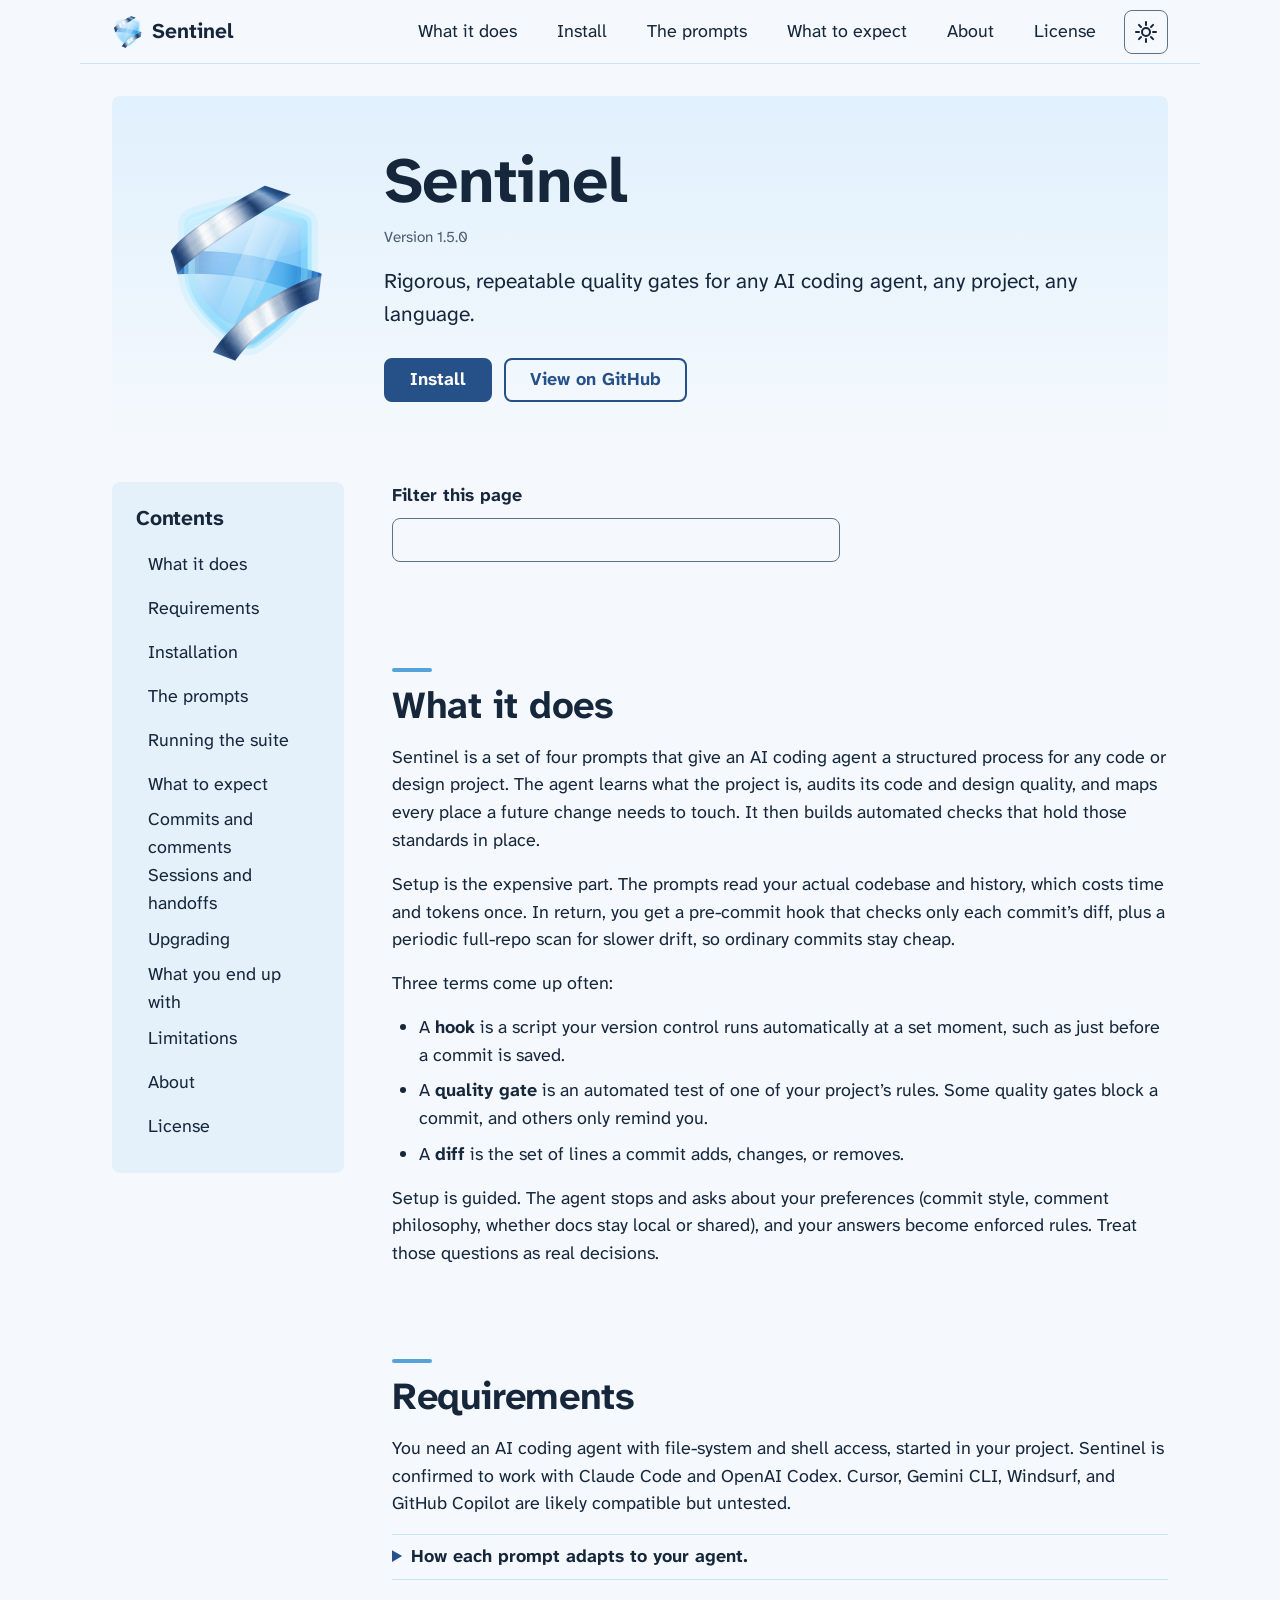
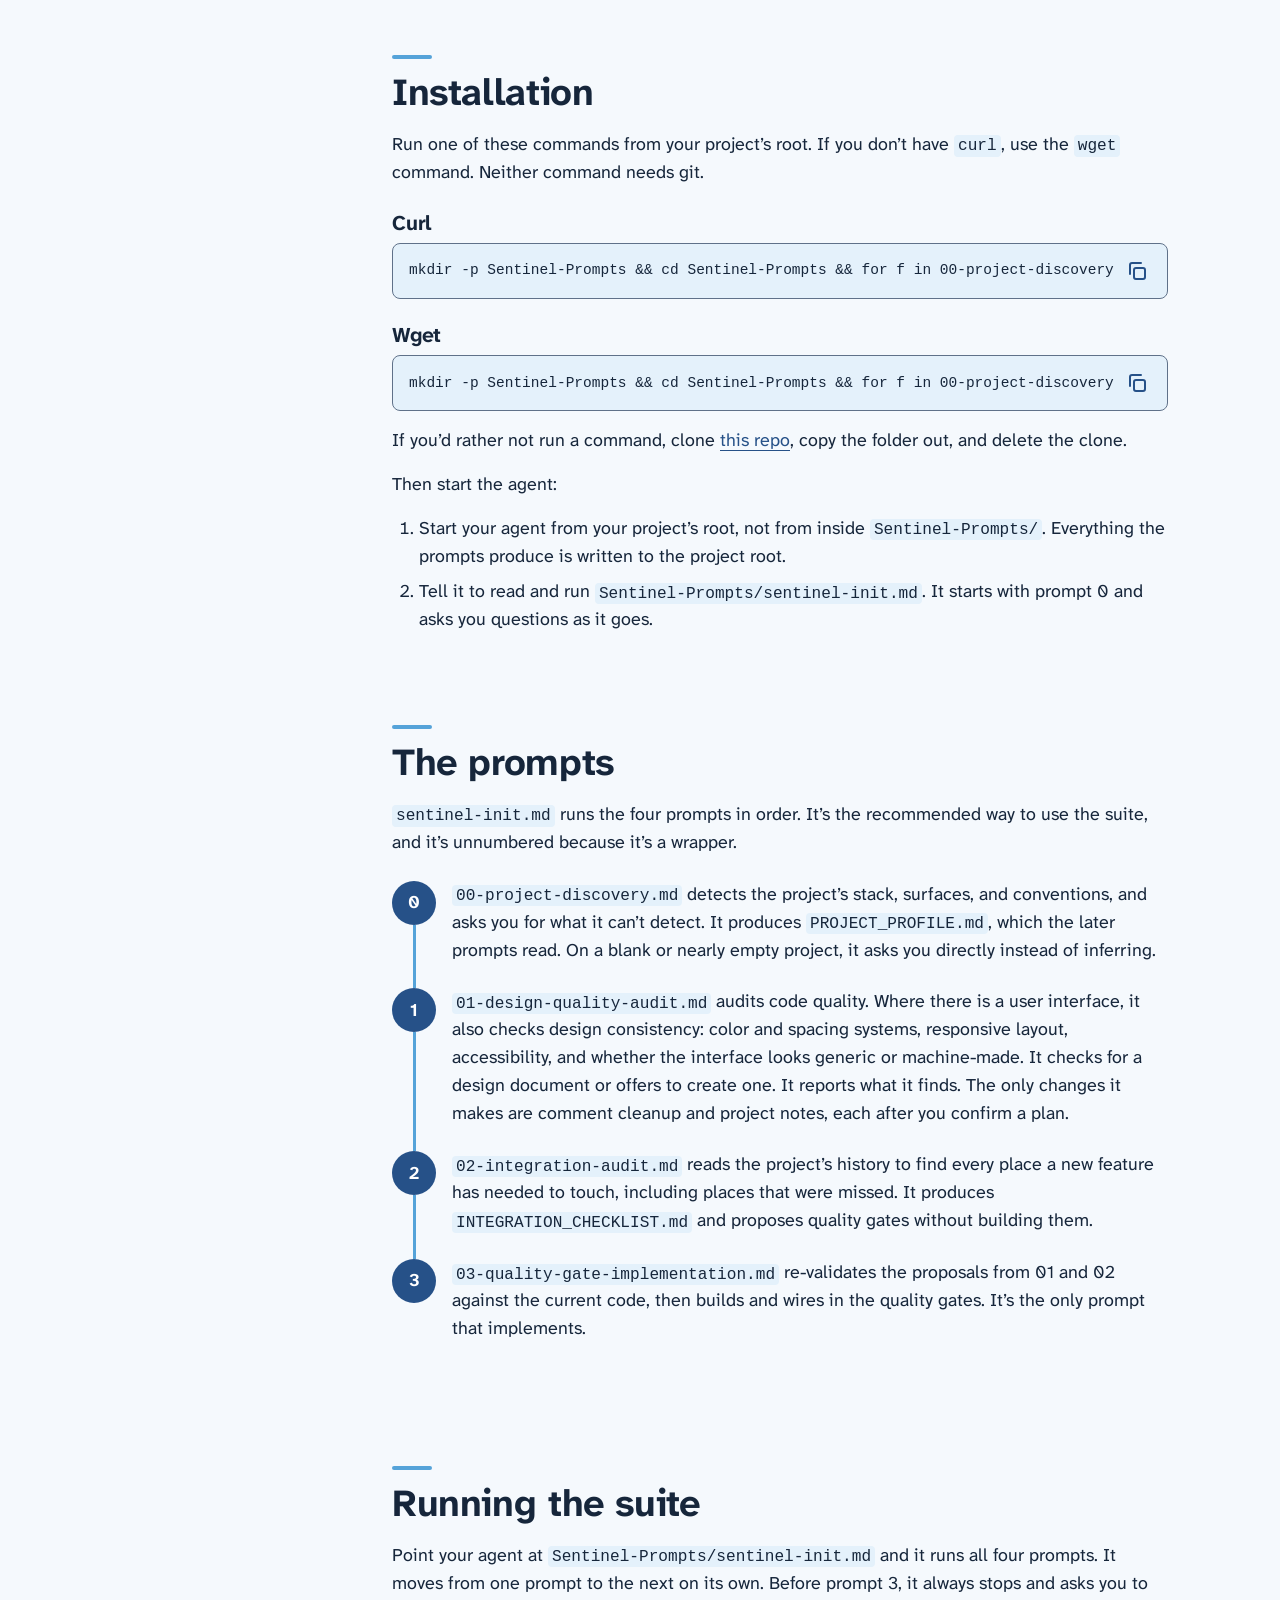
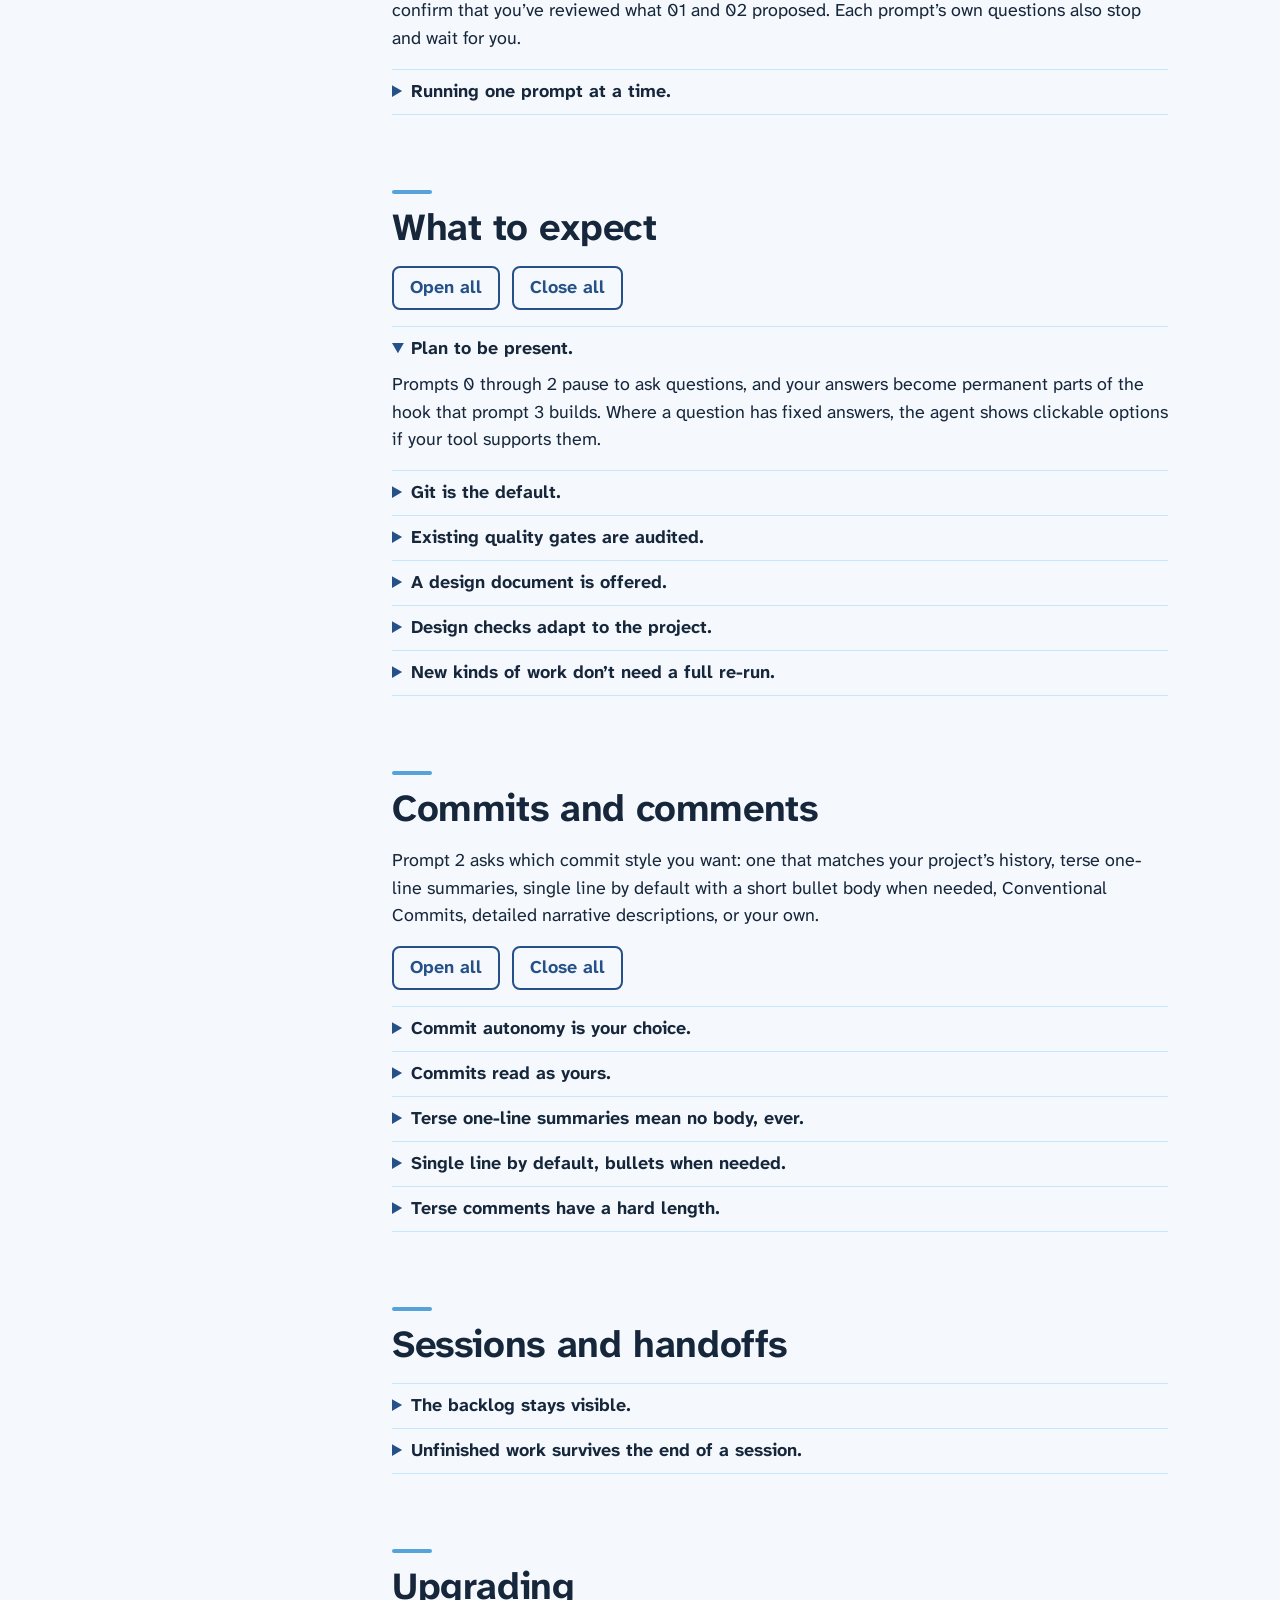
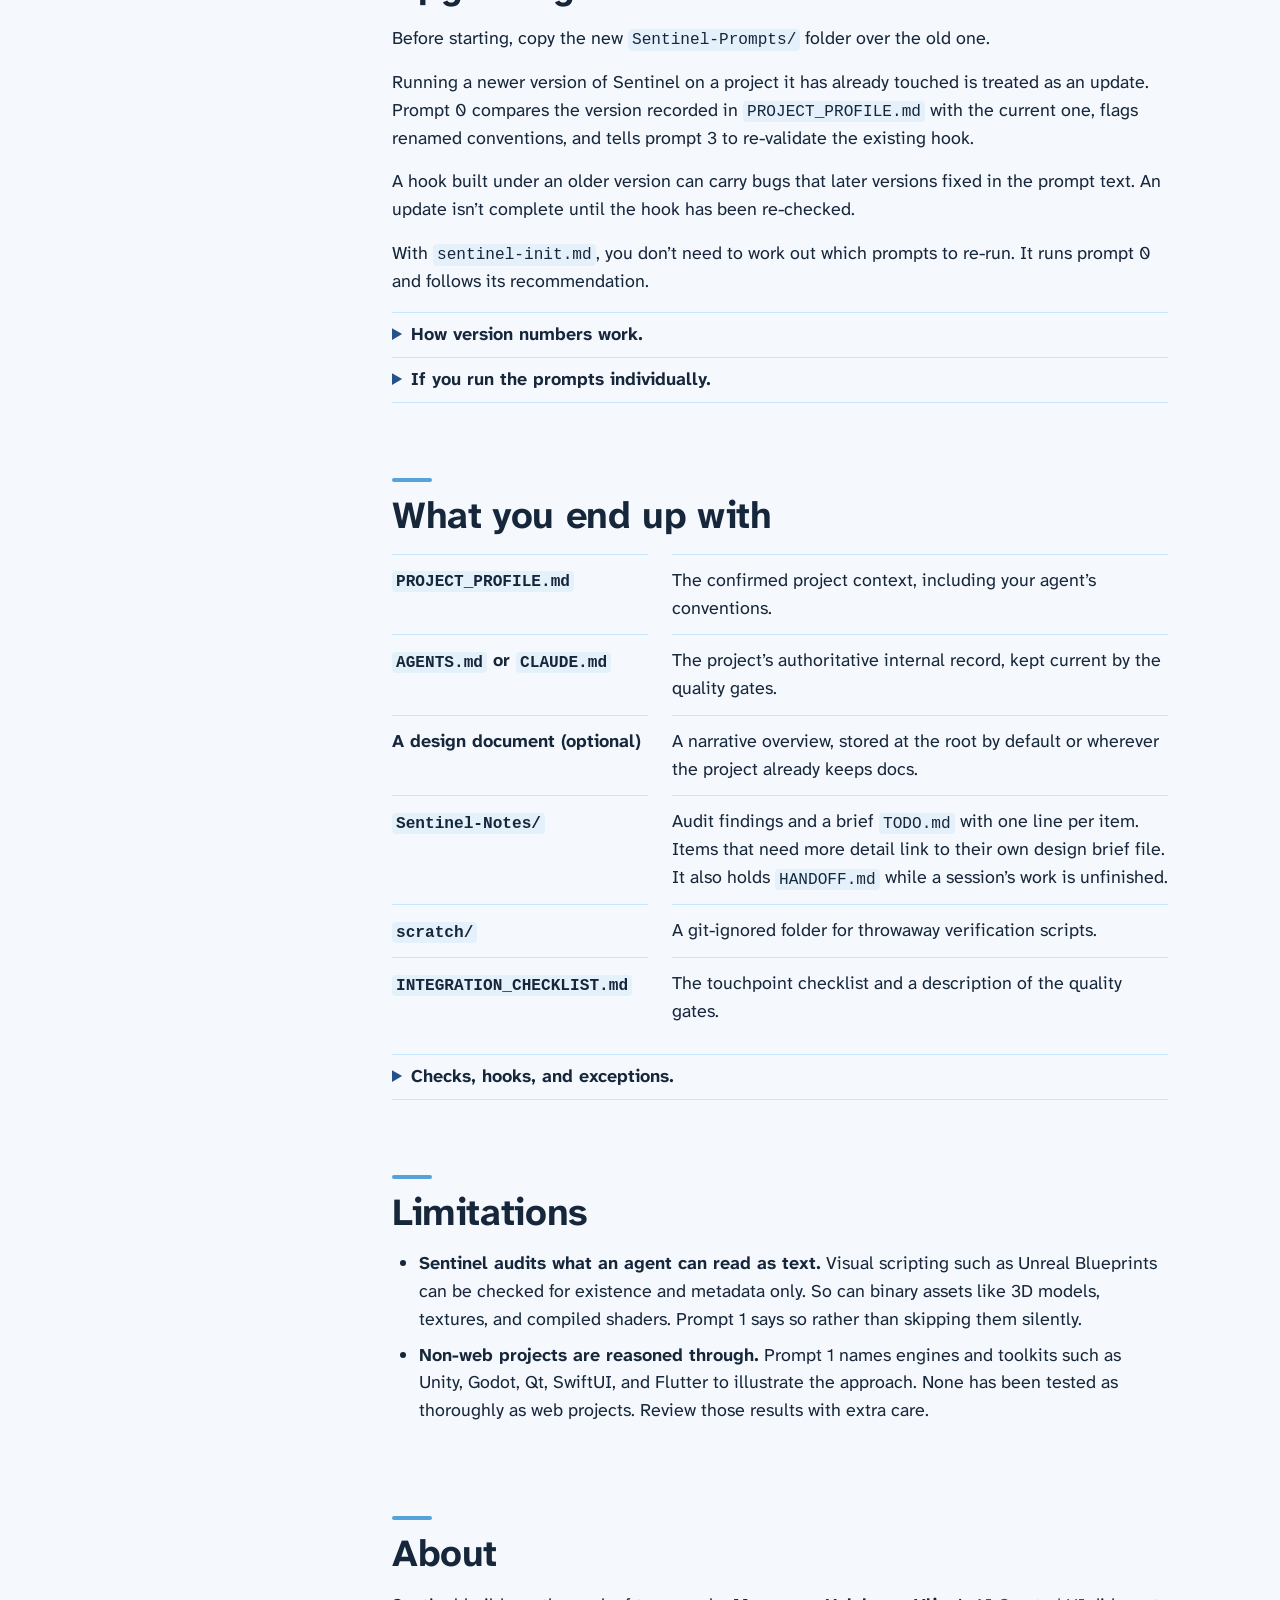
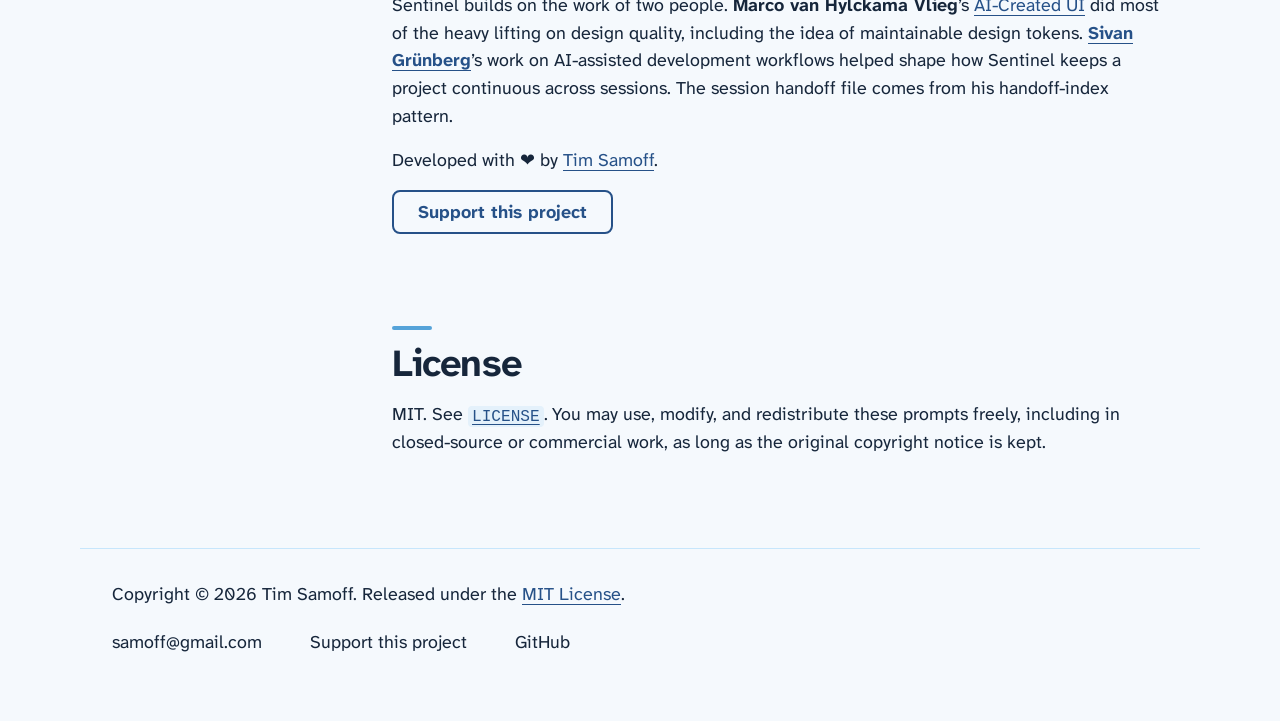
==== index-review.html @ 22afd749 "Lead Upgrading with the copy step and put the condition first" ====
<!DOCTYPE html>
<html lang="en">
<head>
  <meta charset="utf-8">
  <script async src="https://www.googletagmanager.com/gtag/js?id=G-JM2CZ1DLQ4"></script>
  <script>
    window.dataLayer = window.dataLayer || [];
    function gtag(){dataLayer.push(arguments);}
    gtag('js', new Date());
    gtag('config', 'G-JM2CZ1DLQ4');
  </script>
  <meta name="viewport" content="width=device-width, initial-scale=1">
  <title>Sentinel | Quality Gates for AI Coding Agents</title>
  <meta name="description" content="Open-source prompts that have an AI coding agent audit your project, map where changes touch, and build quality gates.">
  <meta name="author" content="Tim Samoff">
  <meta name="theme-color" content="#f5f9fd" media="(prefers-color-scheme: light)">
  <meta name="theme-color" content="#0d1827" media="(prefers-color-scheme: dark)">
  <link rel="canonical" href="https://samoff.com/Sentinel/">
  <link rel="icon" href="favicon.ico" sizes="16x16 32x32 48x48">
  <link rel="icon" href="favicon-32.png" type="image/png" sizes="32x32">
  <link rel="apple-touch-icon" href="apple-touch-icon.png">
  <link rel="preload" href="fonts/AtkinsonHyperlegibleNext-Variable.woff2" as="font" type="font/woff2" crossorigin>
  <script src="app/theme-init.js"></script>
  <script src="app/theme.js" defer></script>
  <script src="app/scrollspy.js" defer></script>
  <script src="app/filter.js" defer></script>
  <script src="app/copy.js" defer></script>
  <script src="app/folds.js" defer></script>
  <link rel="stylesheet" href="css/tokens.css">
  <link rel="stylesheet" href="css/styles.css">

  <meta property="og:type" content="website">
  <meta property="og:site_name" content="Sentinel">
  <meta property="og:title" content="Sentinel | Quality Gates for AI Coding Agents">
  <meta property="og:description" content="Rigorous, repeatable quality gates for any AI coding agent, any project, any language.">
  <meta property="og:url" content="https://samoff.com/Sentinel/">
  <meta property="og:image" content="https://samoff.com/Sentinel/media/sentinel-icon-512.png">
  <meta property="og:image:width" content="512">
  <meta property="og:image:height" content="512">
  <meta property="og:image:alt" content="The Sentinel icon: a pale blue shield wrapped in two steel ribbons.">
  <meta name="twitter:card" content="summary">
  <script type="application/ld+json">
  {
    "@context": "https://schema.org",
    "@graph": [
      {
        "@type": "BreadcrumbList",
        "itemListElement": [
          {"@type": "ListItem", "position": 1, "name": "Home", "item": "https://samoff.com/"},
          {"@type": "ListItem", "position": 2, "name": "Sentinel", "item": "https://samoff.com/Sentinel/"}
        ]
      },
      {
        "@type": "SoftwareSourceCode",
        "name": "Sentinel",
        "description": "Open-source prompts that have an AI coding agent audit your project, map where changes touch, and build quality gates.",
        "url": "https://samoff.com/Sentinel/",
        "codeRepository": "https://github.com/timsamoff/Sentinel",
        "programmingLanguage": "Markdown",
        "license": "https://github.com/timsamoff/Sentinel/blob/main/LICENSE",
        "version": "1.5.0",
        "author": {"@type": "Person", "name": "Tim Samoff", "url": "https://samoff.com/"}
      }
    ]
  }
  </script>
</head>
<body>
  <a class="skip-link" href="#main">Skip to content</a>

  <header>
    <a href="#top" class="site-name"><img src="media/sentinel-icon-64.png" width="32" height="32" alt="">Sentinel</a>
    <nav aria-label="Main">
      <ul>
        <li><a href="#what-it-does">What it does</a></li>
        <li><a href="#installation">Install</a></li>
        <li><a href="#the-prompts">The prompts</a></li>
        <li><a href="#what-to-expect">What to expect</a></li>
        <li><a href="#about">About</a></li>
        <li><a href="#license">License</a></li>
      </ul>
    </nav>
    <button type="button" class="theme-toggle" aria-label="Dark mode" aria-pressed="false" hidden>
      <svg class="icon-sun" viewBox="0 0 24 24" width="24" height="24" aria-hidden="true" focusable="false">
        <circle cx="12" cy="12" r="4" fill="none" stroke="currentColor" stroke-width="2"/>
        <path d="M12 2v3M12 19v3M2 12h3M19 12h3M4.9 4.9l2.1 2.1M17 17l2.1 2.1M4.9 19.1L7 17M17 7l2.1-2.1" fill="none" stroke="currentColor" stroke-width="2" stroke-linecap="round"/>
      </svg>
      <svg class="icon-moon" viewBox="0 0 24 24" width="24" height="24" aria-hidden="true" focusable="false">
        <path d="M20 14.5A8 8 0 0 1 9.5 4a8 8 0 1 0 10.5 10.5z" fill="none" stroke="currentColor" stroke-width="2" stroke-linejoin="round"/>
      </svg>
    </button>
  </header>

  <main id="main">
    <section class="hero" id="top">
      <img src="media/sentinel-icon-352.png" width="160" height="160" alt="Sentinel">
      <h1>Sentinel</h1>
      <p class="version">Version 1.5.0</p>
      <p class="tagline">Rigorous, repeatable quality gates for any AI coding agent, any project, any language.</p>
      <p class="actions">
        <a class="button" href="#installation">Install</a>
        <a class="button button-secondary" href="https://github.com/timsamoff/Sentinel">View on GitHub</a>
      </p>
    </section>

    <search hidden>
      <label for="page-filter">Filter this page</label>
      <input type="search" id="page-filter" autocomplete="off">
      <button type="button" class="filter-clear" hidden>Clear filter</button>
      <p class="filter-status" role="status" aria-live="polite"></p>
    </search>

    <nav aria-label="Page contents" class="contents">
      <h2>Contents</h2>
      <ul>
        <li><a href="#what-it-does">What it does</a></li>
        <li><a href="#requirements">Requirements</a></li>
        <li><a href="#installation">Installation</a></li>
        <li><a href="#the-prompts">The prompts</a></li>
        <li><a href="#running-the-suite">Running the suite</a></li>
        <li><a href="#what-to-expect">What to expect</a></li>
        <li><a href="#commits-and-comments">Commits and comments</a></li>
        <li><a href="#sessions-and-handoffs">Sessions and handoffs</a></li>
        <li><a href="#upgrading">Upgrading</a></li>
        <li><a href="#what-you-end-up-with">What you end up with</a></li>
        <li><a href="#limitations">Limitations</a></li>
        <li><a href="#about">About</a></li>
        <li><a href="#license">License</a></li>
      </ul>
    </nav>

    <section id="what-it-does">
      <h2>What it does</h2>
      <p>Sentinel is a set of four prompts that give an AI coding agent a structured process for any code or design project. The agent learns what the project is, audits its code and design quality, and maps every place a future change needs to touch. It then builds automated checks that hold those standards in place.</p>
      <p>Setup is the expensive part. The prompts read your actual codebase and history, which costs time and tokens once. In return, you get a pre-commit hook that checks only each commit’s diff, plus a periodic full-repo scan for slower drift, so ordinary commits stay cheap.</p>
      <p>Three terms come up often:</p>
      <ul>
        <li>A <dfn>hook</dfn> is a script your version control runs automatically at a set moment, such as just before a commit is saved.</li>
        <li>A <dfn>quality gate</dfn> is an automated test of one of your project’s rules. Some quality gates block a commit, and others only remind you.</li>
        <li>A <dfn>diff</dfn> is the set of lines a commit adds, changes, or removes.</li>
      </ul>
      <p>Setup is guided. The agent stops and asks about your preferences (commit style, comment philosophy, whether docs stay local or shared), and your answers become enforced rules. Treat those questions as real decisions.</p>
    </section>

    <section id="requirements">
      <h2>Requirements</h2>
      <p>You need an AI coding agent with file-system and shell access, started in your project. Sentinel is confirmed to work with Claude Code and OpenAI Codex. Cursor, Gemini CLI, Windsurf, and GitHub Copilot are likely compatible but untested.</p>
      <details>
        <summary>How each prompt adapts to your agent.</summary>
        <p>Each prompt identifies which agent it is running under and adapts to it. That includes the name of the persistent context file, the permission mechanism, and any automatic commit attribution the tool adds. The context file is <code>AGENTS.md</code> for most tools and <code>CLAUDE.md</code> for Claude Code.</p>
      </details>
    </section>

    <section id="installation">
      <h2>Installation</h2>
      <p>Run one of these commands from your project’s root. If you don’t have <code>curl</code>, use the <code>wget</code> command. Neither command needs git.</p>
      <h3>Curl</h3>
      <div class="code-block">
        <pre tabindex="0" role="group" aria-label="Curl install command"><code id="install-curl">mkdir -p Sentinel-Prompts &amp;&amp; cd Sentinel-Prompts &amp;&amp; for f in 00-project-discovery.md 01-design-quality-audit.md 02-integration-audit.md 03-quality-gate-implementation.md sentinel-init.md; do curl -sO "https://raw.githubusercontent.com/timsamoff/Sentinel/main/Sentinel-Prompts/$f"; done &amp;&amp; cd ..</code></pre>
        <button type="button" class="copy-button" data-copy-target="install-curl" aria-label="Copy curl install command" hidden>
          <svg class="icon-copy" viewBox="0 0 24 24" width="24" height="24" aria-hidden="true" focusable="false">
            <rect x="9" y="9" width="11" height="11" rx="2" fill="none" stroke="currentColor" stroke-width="2"/>
            <path d="M5 15V6a2 2 0 0 1 2-2h9" fill="none" stroke="currentColor" stroke-width="2" stroke-linecap="round"/>
          </svg>
          <svg class="icon-check" viewBox="0 0 24 24" width="24" height="24" aria-hidden="true" focusable="false">
            <path d="M5 12.5l4.5 4.5L19 7.5" fill="none" stroke="currentColor" stroke-width="2.5" stroke-linecap="round" stroke-linejoin="round"/>
          </svg>
        </button>
        <p class="copy-status" role="status" aria-live="polite"></p>
      </div>
      <h3>Wget</h3>
      <div class="code-block">
        <pre tabindex="0" role="group" aria-label="Wget install command"><code id="install-wget">mkdir -p Sentinel-Prompts &amp;&amp; cd Sentinel-Prompts &amp;&amp; for f in 00-project-discovery.md 01-design-quality-audit.md 02-integration-audit.md 03-quality-gate-implementation.md sentinel-init.md; do wget -q "https://raw.githubusercontent.com/timsamoff/Sentinel/main/Sentinel-Prompts/$f"; done &amp;&amp; cd ..</code></pre>
        <button type="button" class="copy-button" data-copy-target="install-wget" aria-label="Copy wget install command" hidden>
          <svg class="icon-copy" viewBox="0 0 24 24" width="24" height="24" aria-hidden="true" focusable="false">
            <rect x="9" y="9" width="11" height="11" rx="2" fill="none" stroke="currentColor" stroke-width="2"/>
            <path d="M5 15V6a2 2 0 0 1 2-2h9" fill="none" stroke="currentColor" stroke-width="2" stroke-linecap="round"/>
          </svg>
          <svg class="icon-check" viewBox="0 0 24 24" width="24" height="24" aria-hidden="true" focusable="false">
            <path d="M5 12.5l4.5 4.5L19 7.5" fill="none" stroke="currentColor" stroke-width="2.5" stroke-linecap="round" stroke-linejoin="round"/>
          </svg>
        </button>
        <p class="copy-status" role="status" aria-live="polite"></p>
      </div>
      <p>If you’d rather not run a command, clone <a href="https://github.com/timsamoff/Sentinel">this repo</a>, copy the folder out, and delete the clone.</p>
      <p>Then start the agent:</p>
      <ol>
        <li>Start your agent from your project’s root, not from inside <code>Sentinel-Prompts/</code>. Everything the prompts produce is written to the project root.</li>
        <li>Tell it to read and run <code>Sentinel-Prompts/sentinel-init.md</code>. It starts with prompt 0 and asks you questions as it goes.</li>
      </ol>
    </section>

    <section id="the-prompts">
      <h2>The prompts</h2>
      <p><code>sentinel-init.md</code> runs the four prompts in order. It’s the recommended way to use the suite, and it’s unnumbered because it’s a wrapper.</p>
      <ol class="sequence" role="list" start="0">
        <li><code>00-project-discovery.md</code> detects the project’s stack, surfaces, and conventions, and asks you for what it can’t detect. It produces <code>PROJECT_PROFILE.md</code>, which the later prompts read. On a blank or nearly empty project, it asks you directly instead of inferring.</li>
        <li><code>01-design-quality-audit.md</code> audits code quality. Where there is a user interface, it also checks design consistency: color and spacing systems, responsive layout, accessibility, and whether the interface looks generic or machine-made. It checks for a design document or offers to create one. It reports what it finds. The only changes it makes are comment cleanup and project notes, each after you confirm a plan.</li>
        <li><code>02-integration-audit.md</code> reads the project’s history to find every place a new feature has needed to touch, including places that were missed. It produces <code>INTEGRATION_CHECKLIST.md</code> and proposes quality gates without building them.</li>
        <li><code>03-quality-gate-implementation.md</code> re-validates the proposals from 01 and 02 against the current code, then builds and wires in the quality gates. It’s the only prompt that implements.</li>
      </ol>
    </section>

    <section id="running-the-suite">
      <h2>Running the suite</h2>
      <p>Point your agent at <code>Sentinel-Prompts/sentinel-init.md</code> and it runs all four prompts. It moves from one prompt to the next on its own. Before prompt 3, it always stops and asks you to confirm that you’ve reviewed what 01 and 02 proposed. Each prompt’s own questions also stop and wait for you.</p>
      <details>
        <summary>Running one prompt at a time.</summary>
        <p>You can also run a single prompt. Paste its contents into a session, or ask the agent to read and run the file. When you want to review between prompts, need only one or two prompts, or are re-running part of the suite after an update, run the prompts individually.</p>
        <p>The best order is 0, 1, 2, 3, since each prompt reads what the previous one produced. Prompts 1 and 2 can run without 0, though you’ll fill in the project details yourself. Prompt 3 requires <code>INTEGRATION_CHECKLIST.md</code>. If it’s missing, prompt 3 tells you to run 2 first.</p>
      </details>
    </section>

    <section id="what-to-expect">
      <h2>What to expect</h2>
      <p class="fold-controls" hidden>
        <button type="button" data-fold-action="open">Open all</button>
        <button type="button" data-fold-action="close">Close all</button>
      </p>

      <details open>
        <summary>Plan to be present.</summary>
        <p>Prompts 0 through 2 pause to ask questions, and your answers become permanent parts of the hook that prompt 3 builds. Where a question has fixed answers, the agent shows clickable options if your tool supports them.</p>
      </details>

      <details>
        <summary>Git is the default.</summary>
        <p>Without version control, prompt 3 builds a manual command instead of a hook. That command checks for a <code>.git</code> directory each time it runs and offers once to switch to a real hook if one appears. A version control system with its own trigger mechanism, such as Perforce, is treated the same as git.</p>
        <p>The manual command is also used for any Sentinel output you choose to keep out of version control, since a hook can’t see ignored files. When git is in use but you choose the manual command, commit-message rules are still checked against your most recent commit after the fact.</p>
      </details>

      <details>
        <summary>Existing quality gates are audited.</summary>
        <p>Prompt 2 reads any existing system for known weaknesses, such as checking the working tree instead of staged files, or failing silently. It then asks whether new checks should follow that system’s style or Sentinel’s.</p>
      </details>

      <details>
        <summary>A design document is offered.</summary>
        <p>If one exists, the audits check the code against it. If not, you’re asked before one is created. A generated design document reads as ordinary documentation, but it won’t state a rationale as fact without evidence.</p>
        <p>Once a design document exists, it gets two checks. One is a per-commit quality gate for architecturally significant changes. The other is an occasional review, tied to releases, that confirms its content is still true.</p>
      </details>

      <details>
        <summary>Design checks adapt to the project.</summary>
        <p>A full graphical interface (web, mobile, desktop, or game) gets the complete design audit. A presentational surface without a GUI, such as a CLI’s color scheme, gets the parts that apply. A backend service or library gets only the code-quality section.</p>
      </details>

      <details>
        <summary>New kinds of work don’t need a full re-run.</summary>
        <p>If you add something with no precedent in the project, name it and ask what covers it. The agent points you to the right prompt and section.</p>
      </details>
    </section>

    <section id="commits-and-comments">
      <h2>Commits and comments</h2>
      <p>Prompt 2 asks which commit style you want: one that matches your project’s history, terse one-line summaries, single line by default with a short bullet body when needed, Conventional Commits, detailed narrative descriptions, or your own.</p>

      <p class="fold-controls" hidden>
        <button type="button" data-fold-action="open">Open all</button>
        <button type="button" data-fold-action="close">Close all</button>
      </p>

      <details>
        <summary>Commit autonomy is your choice.</summary>
        <p>Prompt 3 asks once whether the agent should confirm every commit (the default), commit freely but confirm before pushing, or run fully automatically. Your answer is recorded in <code>AGENTS.md</code>.</p>
      </details>

      <details>
        <summary>Commits read as yours.</summary>
        <p>Whatever style you pick, commit messages are written in your voice and describe the change. They never include phrases like “at the user’s direction,” mention the agent or the session, or carry trailers the agent made up. A <dfn>trailer</dfn> is a line at the end of a commit message in the form <code>Name: value</code>, such as <code>Co-authored-by:</code>.</p>
        <p>The hook rejects trailer-shaped lines that aren’t on your allowed list, and a short list of agent-voice phrases. The phrase list is weaker than the trailer check and will miss wordings it doesn’t contain, so the rule also lives in <code>AGENTS.md</code>.</p>
      </details>

      <details>
        <summary>Terse one-line summaries mean no body, ever.</summary>
        <p>If you pick this style, the hook blocks any commit with a body. If a change is too broad for one honest subject line, split it into several commits.</p>
      </details>

      <details>
        <summary>Single line by default, bullets when needed.</summary>
        <p>The subject line alone is the norm. A short bullet body is allowed only when a change has three or more separate parts, or a behavior change a later reader needs to know about.</p>
        <p>The hook accepts no body or a valid bullet body and blocks prose. It can’t judge whether a body was needed, so the trigger is also recorded in <code>AGENTS.md</code>.</p>
      </details>

      <details>
        <summary>Terse comments have a hard length.</summary>
        <p>If you pick the terse comment style, comments are limited to one or two sentences. Longer explanations go in <code>AGENTS.md</code>, not in the code.</p>
      </details>
    </section>

    <section id="sessions-and-handoffs">
      <h2>Sessions and handoffs</h2>
      <details>
        <summary>The backlog stays visible.</summary>
        <p>If the agent finishes an unrelated task while <code>TODO.md</code> items remain open, it mentions them briefly before ending its response.</p>
      </details>

      <details>
        <summary>Unfinished work survives the end of a session.</summary>
        <p>The agent keeps <code>Sentinel-Notes/HANDOFF.md</code> current while it works: what’s in progress, what failed, and the next steps in order. It rewrites the file as each step finishes, so closing the window or a crash loses at most the last step. Telling the agent you’re done before you close still gives the most complete handoff.</p>
        <p>The next session reads it before anything else, then the open <code>TODO.md</code> items. If the handoff doesn’t account for uncommitted changes, that session says it may be out of date.</p>
        <p>If your setup already uses a handoff file, the agent uses that one instead. It still writes the rules for that file into <code>AGENTS.md</code>, because your personal configuration and the agent’s own memory don’t reach a cloud or remote session.</p>
        <p>The agent also records a short close-out that covers the handoff, any log you keep, and any step that needs your approval. It ends the close-out with one line saying what was done and what was skipped. If you sometimes work in remote sessions, it asks once, because those sessions see only what is committed to the repository.</p>
        <p>Where your tool can run a command at session start, prompt 3 offers a hook. The hook puts the handoff in front of the agent automatically, so reading it doesn’t depend on the agent remembering to.</p>
      </details>
    </section>

    <section id="upgrading">
      <h2>Upgrading</h2>
      <p>Before starting, copy the new <code>Sentinel-Prompts/</code> folder over the old one.</p>
      <p>Running a newer version of Sentinel on a project it has already touched is treated as an update. Prompt 0 compares the version recorded in <code>PROJECT_PROFILE.md</code> with the current one, flags renamed conventions, and tells prompt 3 to re-validate the existing hook.</p>
      <p>A hook built under an older version can carry bugs that later versions fixed in the prompt text. An update isn’t complete until the hook has been re-checked.</p>
      <p>With <code>sentinel-init.md</code>, you don’t need to work out which prompts to re-run. It runs prompt 0 and follows its recommendation.</p>
      <details>
        <summary>How version numbers work.</summary>
        <p>Versions are written major.minor.patch, and a recorded two-part version such as 1.1 means 1.1.0. Prompt 0 carries a version history listing what each release changed, where, and how to tell whether a project already has it. The agent applies changes that only add standing notes to <code>AGENTS.md</code> directly, without re-running a full audit.</p>
      </details>

      <details>
        <summary>If you run the prompts individually.</summary>
        <p>Decide what the update actually changed. If it only affects quality gate implementation, run 0 and then 3. If it adds a new design check, re-run 1. If it adds a new kind of integration quality gate, re-run 2 before 3, since 3 can only build what 2 has proposed.</p>
      </details>
    </section>

    <section id="what-you-end-up-with">
      <h2>What you end up with</h2>
      <dl>
        <dt><code>PROJECT_PROFILE.md</code></dt>
        <dd>The confirmed project context, including your agent’s conventions.</dd>
        <dt><code>AGENTS.md</code> or <code>CLAUDE.md</code></dt>
        <dd>The project’s authoritative internal record, kept current by the quality gates.</dd>
        <dt>A design document (optional)</dt>
        <dd>A narrative overview, stored at the root by default or wherever the project already keeps docs.</dd>
        <dt><code>Sentinel-Notes/</code></dt>
        <dd>Audit findings and a brief <code>TODO.md</code> with one line per item. Items that need more detail link to their own design brief file. It also holds <code>HANDOFF.md</code> while a session’s work is unfinished.</dd>
        <dt><code>scratch/</code></dt>
        <dd>A git-ignored folder for throwaway verification scripts.</dd>
        <dt><code>INTEGRATION_CHECKLIST.md</code></dt>
        <dd>The touchpoint checklist and a description of the quality gates.</dd>
      </dl>
      <details>
        <summary>Checks, hooks, and exceptions.</summary>
        <dl>
          <dt>Exceptions</dt>
          <dd>A <code>sentinel-exceptions</code> file for documented, owned, expiring exceptions. If you choose it during setup, you also get a <code>Sentinel-Override: &lt;reason&gt;</code> commit trailer for one-off cases. Only you write it, never the agent. Both are deliberate acknowledgments.</dd>
          <dt>A <code>TODO.md</code> sync check</dt>
          <dd>A blocking quality gate for items linked to a design brief, and a non-blocking reminder for everything else.</dd>
          <dt>The pre-commit hook itself</dt>
          <dd>Stored in a tracked location so it survives a fresh clone, plus a full-repo scan run on a schedule or on push.</dd>
          <dt>A session-start hook (optional)</dt>
          <dd>Where your tool supports one, it shows the agent any open handoff at the start of every session.</dd>
          <dt>A new-file-category check</dt>
          <dd>Flags the first file of a type the project hasn’t used before, such as the first image or the first 3D model. It asks a few questions to route the file to the right audit.</dd>
        </dl>
      </details>
    </section>

    <section id="limitations">
      <h2>Limitations</h2>
      <ul>
        <li><strong>Sentinel audits what an agent can read as text.</strong> Visual scripting such as Unreal Blueprints can be checked for existence and metadata only. So can binary assets like 3D models, textures, and compiled shaders. Prompt 1 says so rather than skipping them silently.</li>
        <li><strong>Non-web projects are reasoned through.</strong> Prompt 1 names engines and toolkits such as Unity, Godot, Qt, SwiftUI, and Flutter to illustrate the approach. None has been tested as thoroughly as web projects. Review those results with extra care.</li>
      </ul>
    </section>

    <section id="about">
      <h2>About</h2>
      <p>Sentinel builds on the work of two people. <strong>Marco van Hylckama Vlieg</strong>’s <a href="https://ui.ai-created.com/">AI-Created UI</a> did most of the heavy lifting on design quality, including the idea of maintainable design tokens. <strong><a href="https://ai.vitakka.co/">Sivan Grünberg</a></strong>’s work on AI-assisted development workflows helped shape how Sentinel keeps a project continuous across sessions. The session handoff file comes from his handoff-index pattern.</p>
      <p>Developed with ❤️ by <a href="https://samoff.com">Tim Samoff</a>.</p>
      <p><a class="button button-secondary" href="https://www.paypal.com/paypalme/timsamoff" rel="noopener">Support this project</a></p>
    </section>

    <section id="license">
      <h2>License</h2>
      <p>MIT. See <a href="https://github.com/timsamoff/Sentinel/blob/main/LICENSE"><code>LICENSE</code></a>. You may use, modify, and redistribute these prompts freely, including in closed-source or commercial work, as long as the original copyright notice is kept.</p>
    </section>
  </main>

  <footer>
    <p>Copyright &copy; 2026 Tim Samoff. Released under the <a href="https://github.com/timsamoff/Sentinel/blob/main/LICENSE">MIT License</a>.</p>
    <ul>
      <li><a href="mailto:samoff@gmail.com">samoff@gmail.com</a></li>
      <li><a href="https://www.paypal.com/paypalme/timsamoff" rel="noopener">Support this project</a></li>
      <li><a href="https://github.com/timsamoff/Sentinel">GitHub</a></li>
    </ul>
  </footer>
</body>
</html>
---- css/tokens.css ----
/*
  tokens.css: sitewide design tokens and base element styles.
  One-off, section-specific styles live in styles.css.

  Breakpoints (custom properties can't be used inside media queries, so the
  values are written out in styles.css):
    600px = 37.5em    900px = 56.25em    1200px = 75em
  Mobile-first: base styles are for a 320px phone, queries use min-width.
*/

/* ---------- Font ----------
   One variable file covers every weight from 200 to 800. OFL.txt sits beside
   it in fonts/. */
@font-face {
  font-family: "Atkinson Hyperlegible Next";
  src: url("../fonts/AtkinsonHyperlegibleNext-Variable.woff2") format("woff2");
  font-weight: 200 800;
  font-style: normal;
  font-display: swap;
}

/* ---------- Palette (sampled from media/sentinel-icon-512.png) ---------- */
:root {
  --blue-50: #f5f9fd;
  --blue-100: #e4f1fb;
  --blue-200: #c7e6fc;
  --blue-300: #98d1f6;
  --blue-500: #55a3d9;   /* decorative only: 2.6:1 on the light page */
  --blue-700: #265188;
  --blue-800: #2d4d7a;
  --navy-900: #16263b;
  --navy-950: #0d1827;
  --slate-500: #4a5b73;
  --slate-300: #9fb2c8;
  --slate-control-light: #5f7189;
  --slate-control-dark: #7f93ab;
  --silver-100: #e8f0f8;
  --white: #ffffff;
  --highlight: #ffe08a;
}

/* ---------- Color scheme ----------
   No saved choice: follow the system. A saved choice sets data-theme on
   <html> (see app/theme-init.js) and overrides it. */
:root {
  color-scheme: light dark;
}
:root[data-theme="light"] {
  color-scheme: light;
}
:root[data-theme="dark"] {
  color-scheme: dark;
}

/* ---------- Semantic tokens: light-dark(light, dark) ---------- */
:root {
  --color-bg: light-dark(var(--blue-50), var(--navy-950));
  --color-surface: light-dark(var(--blue-100), var(--navy-900));
  --color-text: light-dark(var(--navy-900), var(--silver-100));
  --color-muted: light-dark(var(--slate-500), var(--slate-300));
  --color-accent: light-dark(var(--blue-700), var(--blue-300));
  --color-accent-fill: light-dark(var(--blue-700), var(--blue-300));
  --color-on-accent: light-dark(var(--white), var(--navy-950));
  --color-focus: light-dark(var(--blue-700), var(--blue-300));
  --color-control-border: light-dark(var(--slate-control-light), var(--slate-control-dark));
  /* Decorative only. Never the sole mark of a control. */
  --color-rule: light-dark(var(--blue-200), var(--blue-800));
  --color-tint: light-dark(var(--blue-200), var(--blue-800));
  --color-mark-bg: var(--highlight);
  --color-mark-text: var(--navy-900);
}

/* ---------- Typography ---------- */
:root {
  --font-body: "Atkinson Hyperlegible Next", "Atkinson Hyperlegible", system-ui, -apple-system,
    "Segoe UI", Roboto, sans-serif;
  --font-heading: var(--font-body);
  --font-mono: ui-monospace, "Cascadia Mono", Consolas, Menlo, monospace;

  --text-sm: clamp(0.9rem, 0.88rem + 0.1vw, 0.95rem);
  --text-base: clamp(1rem, 0.96rem + 0.2vw, 1.125rem);
  --text-lg: clamp(1.125rem, 1.05rem + 0.4vw, 1.3125rem);
  --text-xl: clamp(1.25rem, 1.1rem + 0.7vw, 1.625rem);
  --text-2xl: clamp(1.625rem, 1.3rem + 1.5vw, 2.375rem);
  --text-3xl: clamp(2.25rem, 1.6rem + 3vw, 4rem);

  --leading-body: 1.55;
  --leading-heading: 1.15;
  --tracking-heading: -0.01em;
  --weight-regular: 400;
  --weight-bold: 700;
}

/* ---------- Spacing, layout, shape ---------- */
:root {
  --space-1: 0.25rem;
  --space-2: 0.5rem;
  --space-3: 0.75rem;
  --space-4: 1rem;
  --space-5: 1.5rem;
  --space-6: 2rem;
  --space-7: 3rem;
  --space-8: 4.5rem;
  --space-section: clamp(2.5rem, 1.5rem + 4vw, 5rem);

  --gutter: clamp(1rem, 0.5rem + 2.5vw, 2rem);
  --measure: 68ch;
  --container: 70rem;
  --header-height: 4rem;
  --target-size: 2.75rem;

  --radius-sm: 0.25rem;
  --radius-md: 0.5rem;
  --border-width: 1px;

  --focus-width: 3px;
  --focus-offset: 3px;
}

/* ---------- Base ---------- */
*,
*::before,
*::after {
  box-sizing: border-box;
}

[hidden] {
  display: none !important;
}

html {
  -webkit-text-size-adjust: 100%;
  text-size-adjust: 100%;
  scroll-padding-top: calc(var(--header-height) + var(--space-4));
}

@media (prefers-reduced-motion: no-preference) {
  html {
    scroll-behavior: smooth;
  }
}

body {
  margin: 0;
  background: var(--color-bg);
  color: var(--color-text);
  font-family: var(--font-body);
  font-size: var(--text-base);
  font-weight: var(--weight-regular);
  line-height: var(--leading-body);
  padding-inline: env(safe-area-inset-left) env(safe-area-inset-right);
}

img,
svg {
  max-width: 100%;
  height: auto;
}

h1,
h2,
h3 {
  font-family: var(--font-heading);
  font-weight: var(--weight-bold);
  line-height: var(--leading-heading);
  letter-spacing: var(--tracking-heading);
  text-wrap: balance;
  margin-block: 0 var(--space-4);
}

h1 { font-size: var(--text-3xl); }
h2 { font-size: var(--text-2xl); }
h3 { font-size: var(--text-xl); }

p,
ul,
ol,
dl {
  margin-block: 0 var(--space-4);
}

p,
li,
dd,
summary {
  max-width: var(--measure);
}

ul,
ol {
  padding-inline-start: 1.5em;
}

li + li {
  margin-block-start: var(--space-2);
}

a {
  color: var(--color-accent);
  text-decoration: underline;
  text-decoration-thickness: 0.08em;
  text-underline-offset: 0.2em;
}

a:hover {
  text-decoration-thickness: 0.15em;
}

:focus-visible {
  outline: var(--focus-width) solid var(--color-focus);
  outline-offset: var(--focus-offset);
  border-radius: var(--radius-sm);
}

code,
pre {
  font-family: var(--font-mono);
  font-size: 0.9em;
}

code {
  background: var(--color-surface);
  padding: 0.1em 0.25em;
  border-radius: var(--radius-sm);
  overflow-wrap: anywhere;
}

pre {
  margin: 0;
  padding: var(--space-4);
  background: var(--color-surface);
  border: var(--border-width) solid var(--color-control-border);
  border-radius: var(--radius-md);
  overflow-x: auto;
}

pre code {
  background: none;
  padding: 0;
  overflow-wrap: normal;
}

dt {
  font-weight: var(--weight-bold);
}

dd {
  margin-inline-start: 0;
  margin-block-end: var(--space-4);
}

dfn {
  font-style: normal;
  font-weight: var(--weight-bold);
}

summary {
  cursor: pointer;
  min-height: var(--target-size);
  font-weight: var(--weight-bold);
}

mark {
  background: var(--color-mark-bg);
  color: var(--color-mark-text);
  border-radius: 0.15em;
}

button,
input {
  font: inherit;
  color: inherit;
}

button {
  min-height: var(--target-size);
  min-width: var(--target-size);
  cursor: pointer;
}

input[type="search"] {
  min-height: var(--target-size);
  padding: 0 var(--space-3);
  background: var(--color-bg);
  border: var(--border-width) solid var(--color-control-border);
  border-radius: var(--radius-md);
}

/* ---------- Layout primitives ---------- */
main,
header,
footer {
  max-width: var(--container);
  margin-inline: auto;
  padding-inline: var(--gutter);
}

main > section {
  padding-block: var(--space-section) 0;
}

/* ---------- Skip link and visually hidden helper ---------- */
.skip-link {
  position: absolute;
  inset-block-start: var(--space-2);
  inset-inline-start: var(--space-2);
  padding: var(--space-3) var(--space-4);
  background: var(--color-accent-fill);
  color: var(--color-on-accent);
  border-radius: var(--radius-md);
  transform: translateY(-200%);
  z-index: 100;
}

.skip-link:focus {
  transform: none;
}

.visually-hidden {
  position: absolute;
  width: 1px;
  height: 1px;
  margin: -1px;
  padding: 0;
  overflow: hidden;
  clip-path: inset(50%);
  white-space: nowrap;
  border: 0;
}

/* ---------- User preferences ---------- */
@media (prefers-contrast: more) {
  :root {
    --color-rule: var(--color-control-border);
  }
}

@media (forced-colors: active) {
  pre,
  input[type="search"],
  button {
    border: var(--border-width) solid CanvasText;
  }
}
---- css/styles.css ----
/*
  styles.css: one-off styles for the Sentinel page.
  Sitewide tokens and base element styles live in tokens.css.
  Mobile-first. Breakpoints: 600px = 37.5em, 900px = 56.25em, 1200px = 75em.
*/

/* ---------- Header ---------- */
html {
  /* The header only sticks from 900px up, so only then does it need clearing. */
  scroll-padding-top: var(--space-4);
}

header {
  display: flex;
  flex-wrap: wrap;
  align-items: center;
  column-gap: var(--space-4);
  padding-block: var(--space-2);
  border-block-end: var(--border-width) solid var(--color-rule);
  background: var(--color-bg);
}

.site-name {
  display: inline-flex;
  align-items: center;
  gap: var(--space-2);
  min-height: var(--target-size);
  margin-inline-end: auto;
  color: var(--color-text);
  font-size: var(--text-lg);
  font-weight: var(--weight-bold);
  text-decoration: none;
}

.site-name img {
  width: 2rem;
  height: 2rem;
}

header nav {
  order: 3;
  flex-basis: 100%;
}

header nav ul {
  display: flex;
  flex-wrap: wrap;
  column-gap: var(--space-4);
  margin: 0;
  padding: 0;
  list-style: none;
}

header nav li {
  margin: 0;
}

/* Navigation links carry no underline. Hover shows a tinted background and
   the accent color. Keyboard focus keeps the ring from tokens.css. */
header nav a,
.contents a,
footer ul a {
  display: inline-flex;
  align-items: center;
  min-height: var(--target-size);
  padding-inline: var(--space-3);
  border-radius: var(--radius-md);
  color: var(--color-text);
  text-decoration: none;
}

header nav a {
  font-size: var(--text-sm);
}

header nav a:hover,
footer ul a:hover {
  background: var(--color-surface);
  color: var(--color-accent);
}

.site-name:hover {
  color: var(--color-accent);
}

/* Current section (set by app/scrollspy.js). A bar marks it as well as the
   color, and the bar is an inset shadow so nothing shifts. */
header nav a[aria-current],
.contents a[aria-current] {
  color: var(--color-accent);
}

header nav a[aria-current] {
  box-shadow: inset 0 -3px 0 var(--color-accent);
  border-end-start-radius: 0;
  border-end-end-radius: 0;
}

.contents a[aria-current] {
  background: var(--color-bg);
  box-shadow: inset 3px 0 0 var(--color-accent);
}

@media (forced-colors: active) {
  header nav a[aria-current],
  .contents a[aria-current] {
    font-weight: var(--weight-bold);
    text-decoration: underline;
  }
}

.theme-toggle {
  display: inline-grid;
  place-items: center;
  width: var(--target-size);
  padding: 0;
  background: transparent;
  color: var(--color-text);
  border: var(--border-width) solid var(--color-control-border);
  border-radius: var(--radius-md);
}

.theme-toggle:hover {
  background: var(--color-surface);
}

.theme-toggle[aria-pressed="true"] .icon-sun,
.theme-toggle[aria-pressed="false"] .icon-moon {
  display: none;
}

/* ---------- Hero ---------- */
main > .hero {
  display: flex;
  flex-direction: column;
  align-items: flex-start;
  margin-block-start: var(--space-6);
  padding: var(--space-6) var(--space-5);
  background: linear-gradient(
    to bottom,
    color-mix(in srgb, var(--color-tint) 45%, transparent),
    transparent
  );
  border-radius: var(--radius-md);
}

.hero img {
  width: clamp(7rem, 4rem + 12vw, 11rem);
  height: auto;
  margin-block-end: var(--space-4);
}

.hero h1 {
  margin-block-end: var(--space-2);
}

.version {
  margin-block-end: var(--space-4);
  color: var(--color-muted);
  font-size: var(--text-sm);
}

.tagline {
  font-size: var(--text-lg);
}

.actions {
  display: flex;
  flex-direction: column;
  align-self: stretch;
  gap: var(--space-3);
  margin-block: var(--space-3) 0;
}

/* ---------- Buttons (links styled as buttons) ---------- */
.button,
.fold-controls button,
.copy-button,
.filter-clear {
  display: inline-flex;
  align-items: center;
  justify-content: center;
  min-height: var(--target-size);
  padding: 0 var(--space-5);
  border: 2px solid var(--color-accent-fill);
  border-radius: var(--radius-md);
  background: var(--color-accent-fill);
  color: var(--color-on-accent);
  font-weight: var(--weight-bold);
  text-decoration: none;
}

/* Primary hover: the fill shifts toward the text color, which raises contrast
   with the label in both themes. */
.button:not(.button-secondary):hover {
  background: color-mix(in srgb, var(--color-accent-fill) 70%, var(--color-text));
  border-color: color-mix(in srgb, var(--color-accent-fill) 70%, var(--color-text));
}

.button-secondary,
.fold-controls button,
.copy-button,
.filter-clear {
  background: transparent;
  color: var(--color-accent);
  border-color: var(--color-accent);
}

/* Outlined buttons invert on hover: filled with the accent, label in the
   on-accent color. */
.button-secondary:hover,
.fold-controls button:hover,
.copy-button:hover,
.filter-clear:hover {
  background: var(--color-accent-fill);
  color: var(--color-on-accent);
}

/* ---------- Filter box ---------- */
search {
  display: flex;
  flex-wrap: wrap;
  align-items: center;
  gap: var(--space-2) var(--space-3);
  margin-block-start: var(--space-6);
}

search label {
  flex-basis: 100%;
  font-weight: var(--weight-bold);
}

search input {
  flex: 1 1 14rem;
  max-width: 28rem;
}

.filter-status {
  flex-basis: 100%;
  min-height: 1.5em;
  margin: 0;
  color: var(--color-muted);
  font-size: var(--text-sm);
}

/* ---------- Contents ---------- */
.contents {
  margin-block-start: var(--space-6);
  padding: var(--space-5);
  background: var(--color-surface);
  border-radius: var(--radius-md);
}

.contents h2 {
  margin-block-end: var(--space-3);
  font-size: var(--text-lg);
}

.contents ul {
  display: grid;
  grid-template-columns: 1fr;
  column-gap: var(--space-5);
  margin: 0;
  padding: 0;
  list-style: none;
}

.contents li {
  margin: 0;
}

.contents a:hover {
  background: var(--color-bg);
  color: var(--color-accent);
}

/* ---------- Sections ---------- */
main > section > h2::before {
  content: "";
  display: block;
  width: 2.5rem;
  height: 4px;
  margin-block-end: var(--space-3);
  background: var(--blue-500); /* decorative only */
  border-radius: 2px;
}

/* ---------- Install command ---------- */
/* The box is the code block. The command scrolls in its own column, so the
   copy button never covers it. The "Copied" note is a short overlay. */
.code-block {
  position: relative;
  display: flex;
  align-items: center;
  min-height: calc(var(--target-size) + var(--space-3));
  margin-block-end: var(--space-4);
  background: var(--color-surface);
  border: var(--border-width) solid var(--color-control-border);
  border-radius: var(--radius-md);
}

.code-block pre {
  flex: 1;
  min-width: 0;
  padding: var(--space-3) var(--space-4);
  background: none;
  border: 0;
}

.code-block pre:focus-visible {
  outline-offset: -3px;
}

.copy-button {
  display: inline-grid;
  place-items: center;
  flex: none;
  width: var(--target-size);
  margin-inline-end: var(--space-2);
  padding: 0;
  border-color: transparent;
}

.copy-status {
  position: absolute;
  inset-block-start: 50%;
  inset-inline-end: calc(var(--target-size) + var(--space-3));
  transform: translateY(-50%);
  max-width: min(18rem, 70%);
  margin: 0;
  padding: var(--space-1) var(--space-3);
  background: var(--color-bg);
  border: var(--border-width) solid var(--color-control-border);
  border-radius: var(--radius-md);
  color: var(--color-text);
  font-size: var(--text-sm);
  line-height: 1.3;
}

/* Empty, it takes no room and shows nothing, but stays in place as a live region. */
.copy-status:empty {
  padding: 0;
  border: 0;
  background: none;
}

.copy-button .icon-check,
.copy-button[data-copied] .icon-copy {
  display: none;
}

.copy-button[data-copied] .icon-check {
  display: block;
}

#installation h3 {
  margin-block: var(--space-5) var(--space-2);
  font-size: var(--text-lg);
}

/* ---------- Numbered prompt sequence ---------- */
.sequence {
  margin-block: var(--space-5);
  padding: 0;
  list-style: none;
  counter-reset: step -1;
}

.sequence li {
  position: relative;
  margin: 0;
  padding-inline-start: calc(var(--target-size) + var(--space-4));
  padding-block-end: var(--space-5);
  counter-increment: step;
}

.sequence li::before {
  content: counter(step);
  position: absolute;
  inset-block-start: 0;
  inset-inline-start: 0;
  z-index: 1;
  display: grid;
  place-items: center;
  width: var(--target-size);
  height: var(--target-size);
  background: var(--color-accent-fill);
  color: var(--color-on-accent);
  border-radius: 50%;
  font-weight: var(--weight-bold);
}

/* The thin rule that joins the circles, echoing the ribbon around the shield. */
.sequence li:not(:last-child)::after {
  content: "";
  position: absolute;
  inset-block: var(--target-size) 0;
  inset-inline-start: calc(var(--target-size) / 2 - 1.5px);
  width: 3px;
  background: var(--blue-500); /* decorative only */
}

/* ---------- Folds ---------- */
.fold-controls {
  display: flex;
  flex-wrap: wrap;
  gap: var(--space-3);
  max-width: none;
  margin-block-end: var(--space-4);
}

.fold-controls button {
  padding: 0 var(--space-4);
}

details {
  border-block-start: var(--border-width) solid var(--color-rule);
}

details:last-of-type {
  border-block-end: var(--border-width) solid var(--color-rule);
}

summary {
  display: list-item;
  padding-block: var(--space-2);
}

summary::marker {
  color: var(--color-accent);
}

details > p:last-child,
details > dl:last-child {
  margin-block-end: var(--space-4);
}

/* ---------- What you end up with ---------- */
#what-you-end-up-with {
  container-type: inline-size;
}

dt,
dd {
  margin: 0;
}

dt {
  padding-block-start: var(--space-3);
  border-block-start: var(--border-width) solid var(--color-rule);
}

dd {
  padding-block-end: var(--space-3);
}

@container (min-width: 36rem) {
  dl {
    display: grid;
    grid-template-columns: minmax(10rem, 16rem) minmax(0, 1fr);
    column-gap: var(--space-5);
  }

  dt,
  dd {
    padding-block: var(--space-3);
    border-block-start: var(--border-width) solid var(--color-rule);
  }
}

/* ---------- Footer ---------- */
footer {
  margin-block-start: var(--space-section);
  padding-block: var(--space-6) calc(var(--space-6) + env(safe-area-inset-bottom));
  border-block-start: var(--border-width) solid var(--color-rule);
}

footer p {
  margin-block-end: var(--space-3);
}

footer ul {
  display: flex;
  margin-inline-start: calc(-1 * var(--space-3)); /* aligns link text with the line above */
  flex-wrap: wrap;
  column-gap: var(--space-5);
  margin-block: 0;
  padding: 0;
  list-style: none;
}

footer li {
  margin: 0;
}

/* ---------- 600px and up ---------- */
@media (min-width: 37.5em) {
  .actions {
    flex-direction: row;
    align-self: auto;
  }

  .contents ul {
    grid-template-columns: repeat(2, 1fr);
  }
}

/* ---------- 900px and up ---------- */
@media (min-width: 56.25em) {
  main > .hero {
    display: grid;
    grid-template-columns: auto 1fr;
    column-gap: var(--space-7);
    align-items: center;
    padding: var(--space-7);
  }

  .hero img {
    grid-row: 1 / span 4;
    margin: 0;
  }

  .hero > :not(img) {
    grid-column: 2;
  }
}

/* ---------- 976px and up: the header fits on one row, so it can stick ---------- */
@media (min-width: 61em) {
  html {
    scroll-padding-top: calc(var(--header-height) + var(--space-4));
  }

  header {
    position: sticky;
    inset-block-start: 0;
    z-index: 50;
    flex-wrap: nowrap;
    min-height: var(--header-height);
    padding-block: 0;
  }

  header nav {
    order: 2;
    flex-basis: auto;
  }

  header nav a {
    font-size: var(--text-base);
  }

  .theme-toggle {
    order: 3;
  }
}

/* ---------- 1200px and up: sticky contents beside the text ---------- */
@media (min-width: 75em) {
  main {
    display: grid;
    grid-template-columns: 14.5rem minmax(0, 1fr);
    column-gap: var(--space-7);
  }

  main > .hero {
    grid-column: 1 / -1;
  }

  main > search,
  main > section:not(.hero) {
    grid-column: 2;
  }

  .contents {
    grid-column: 1;
    grid-row: 2 / span 14;
    align-self: start;
    position: sticky;
    inset-block-start: calc(var(--header-height) + var(--space-5));
    max-height: calc(100vh - var(--header-height) - var(--space-7));
    overflow-y: auto;
  }

  .contents ul {
    grid-template-columns: 1fr;
  }
}
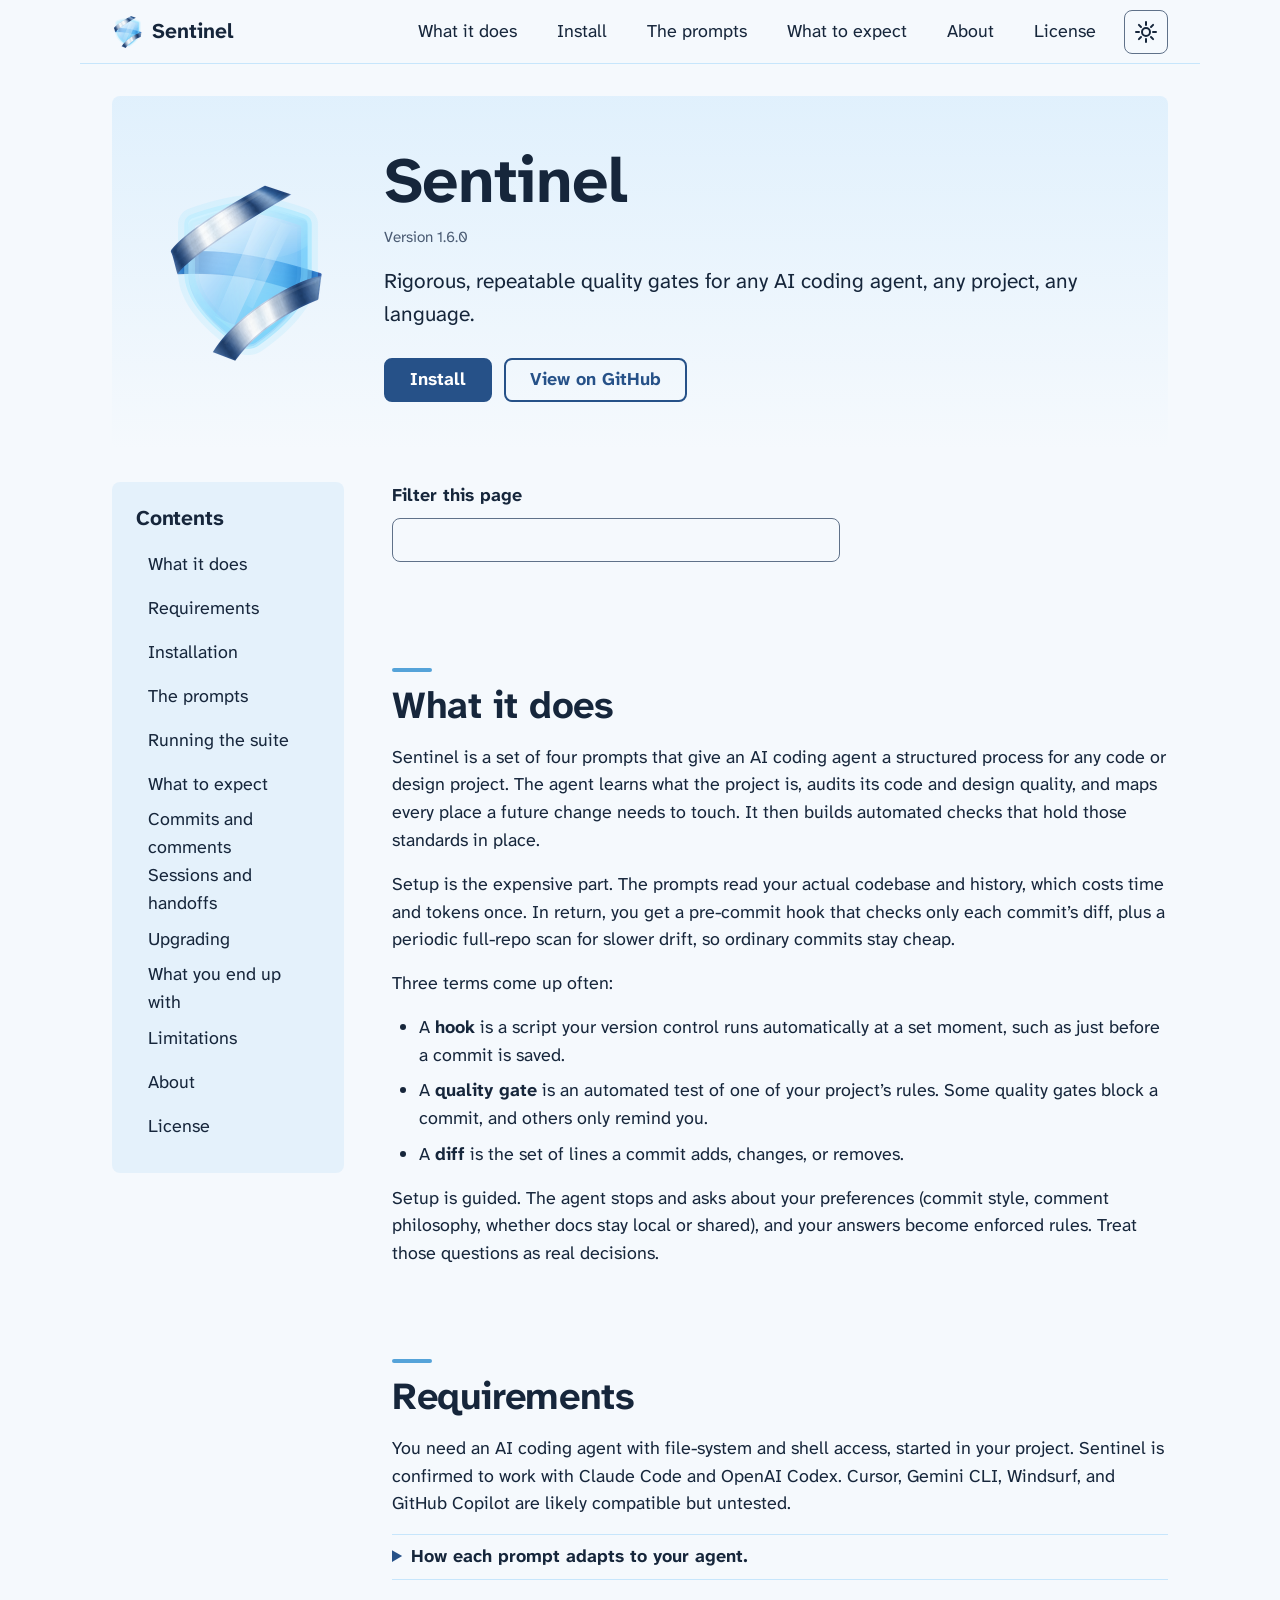
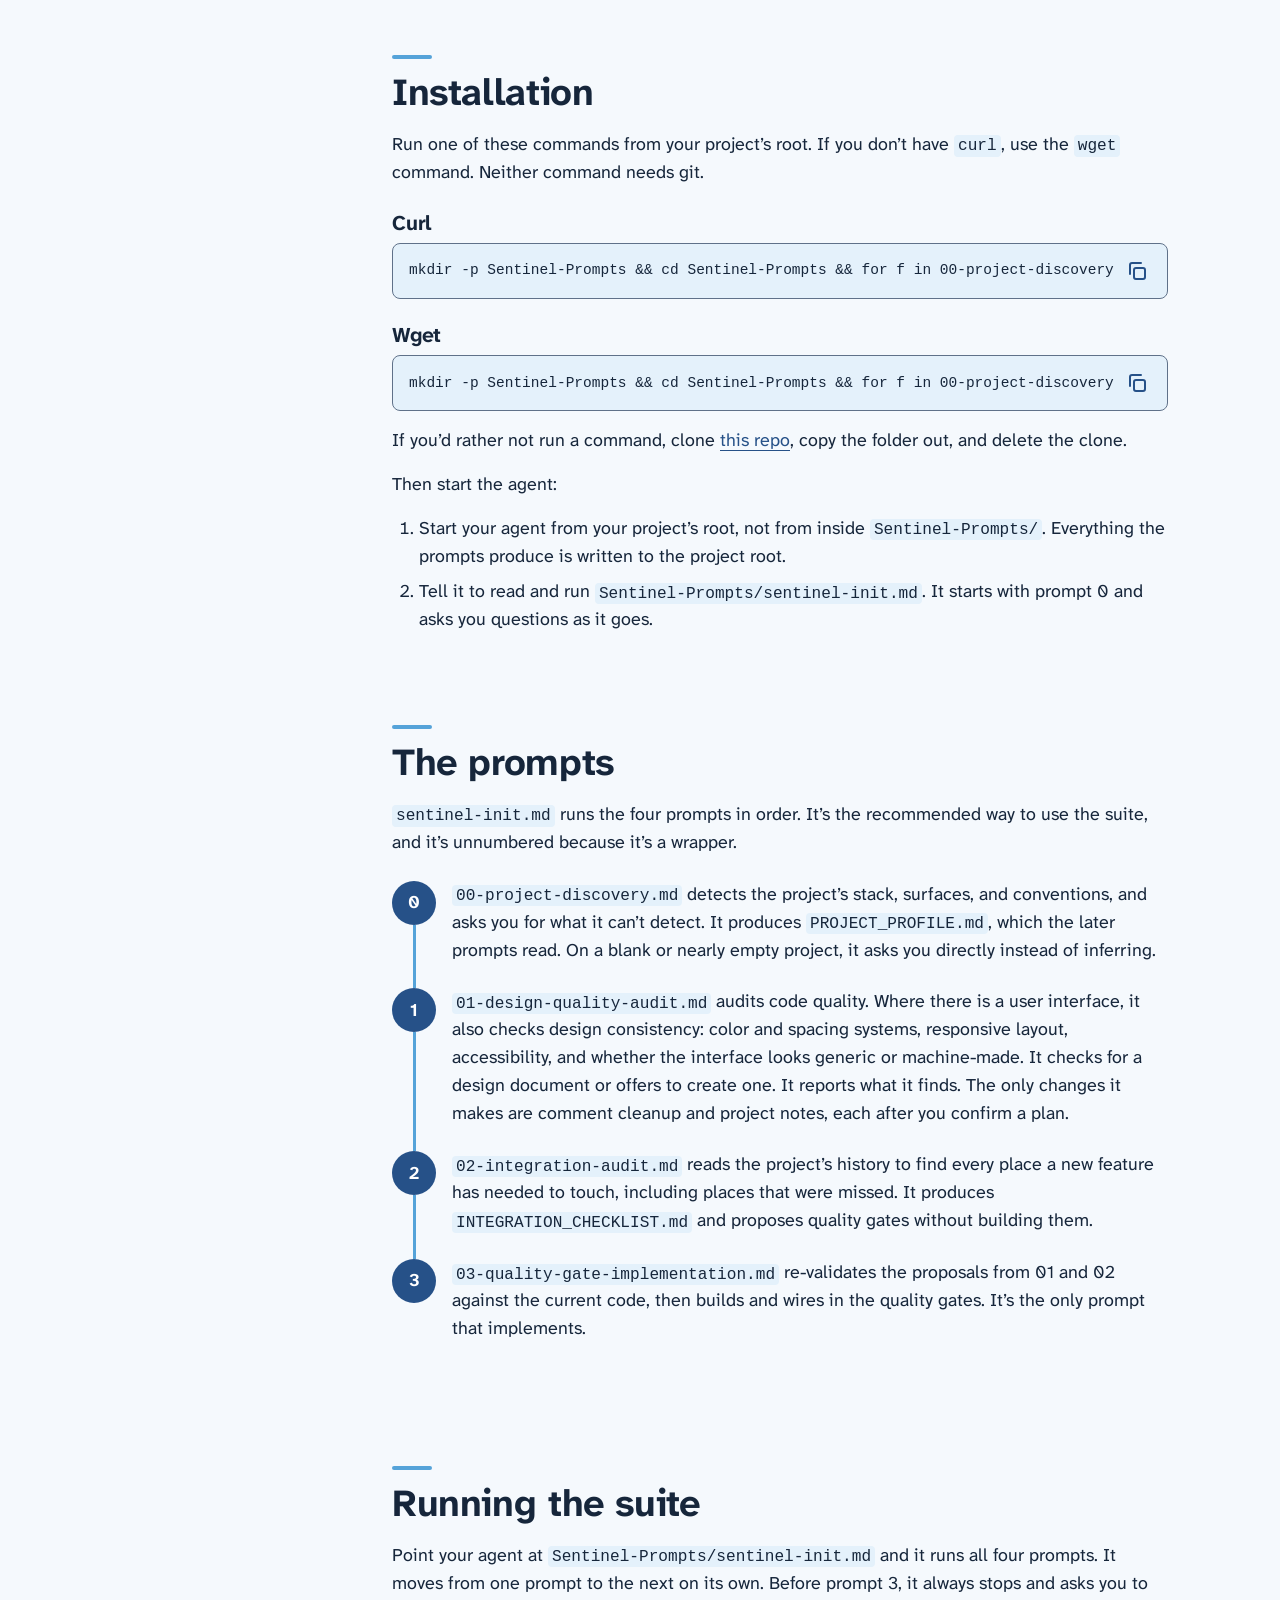
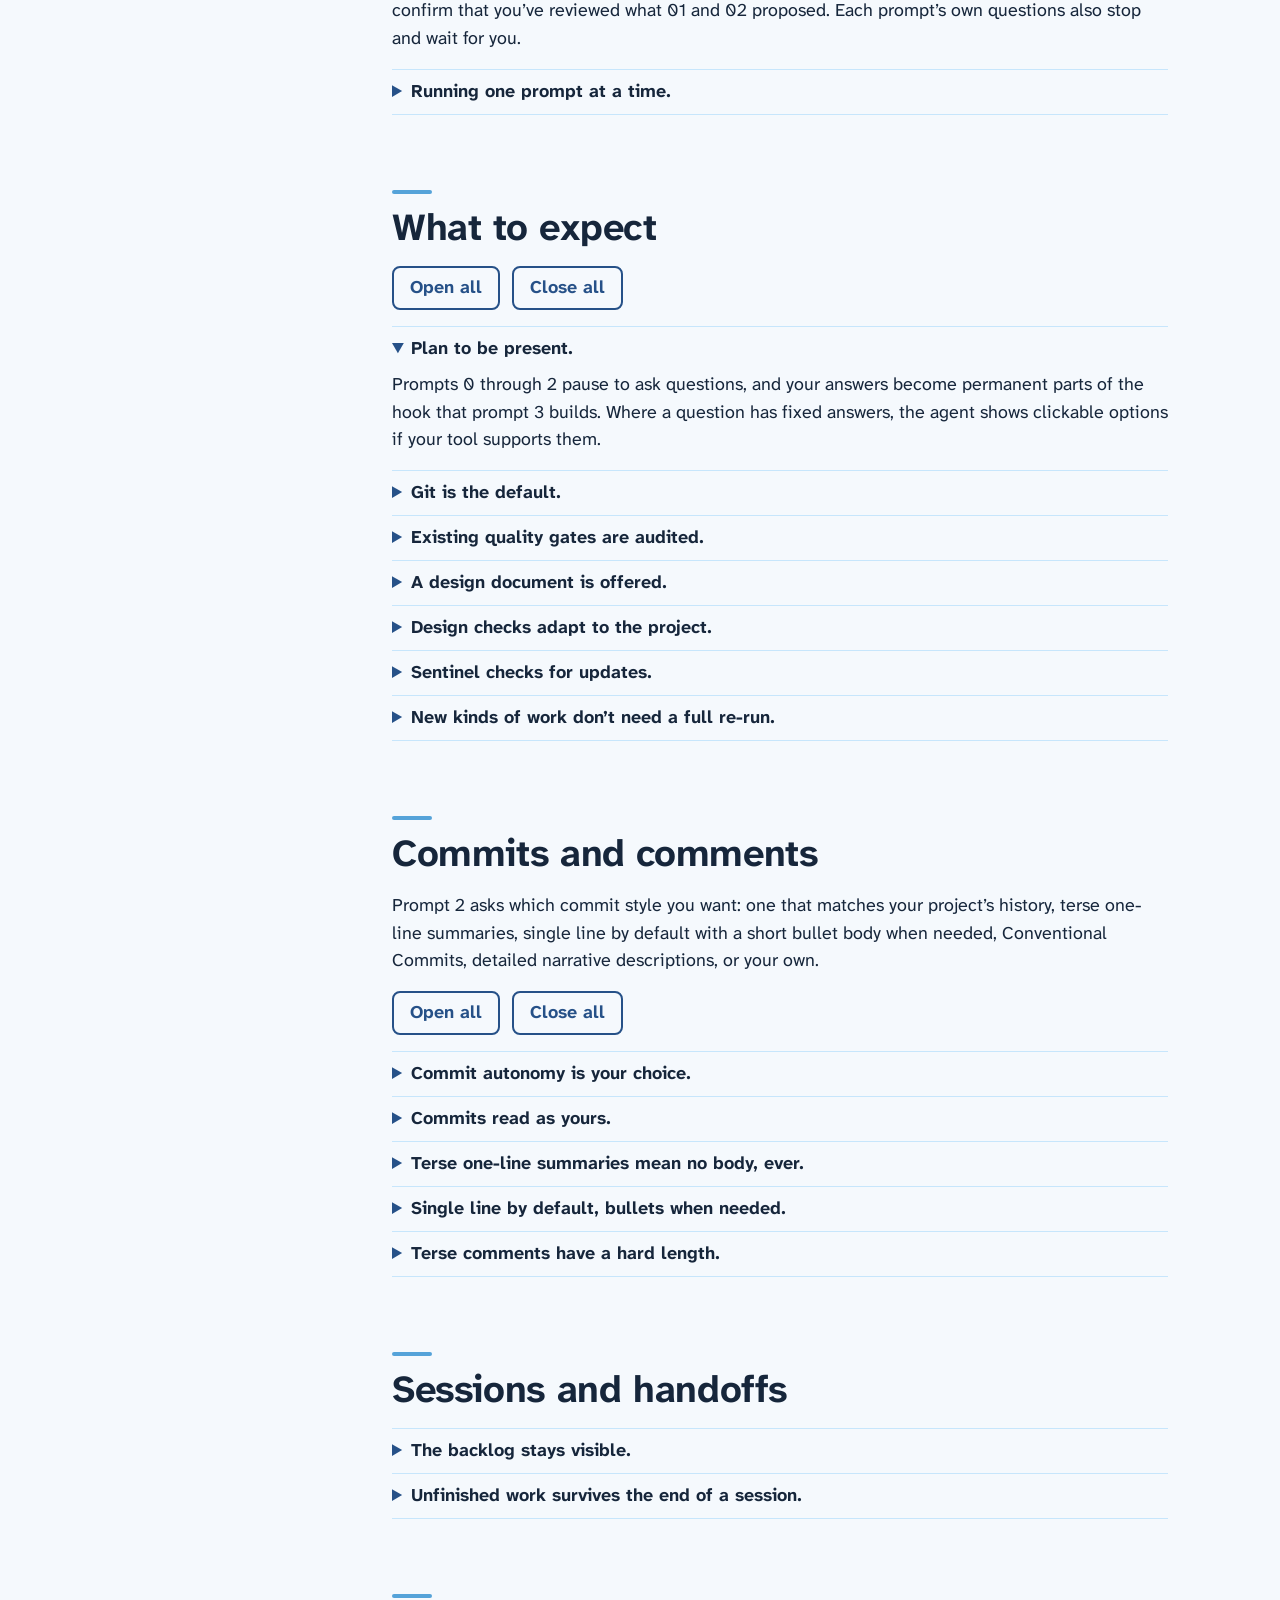
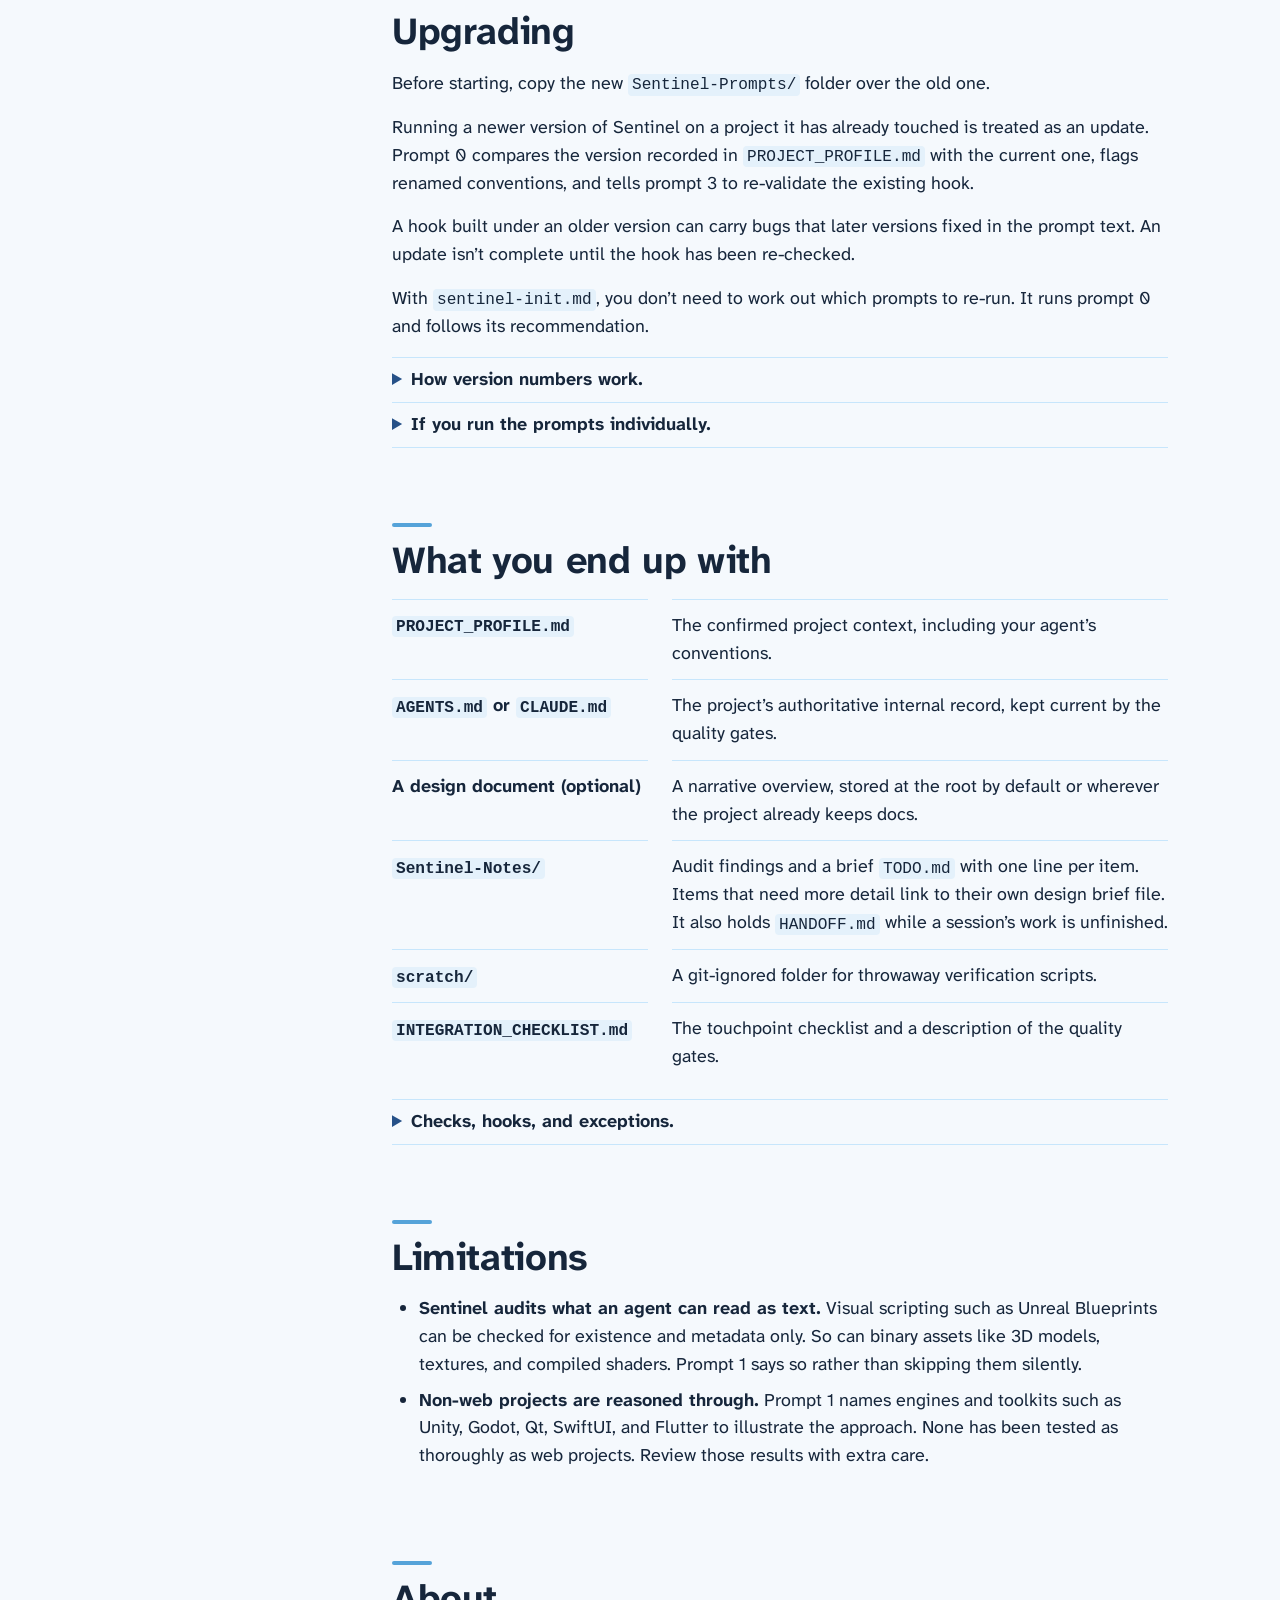
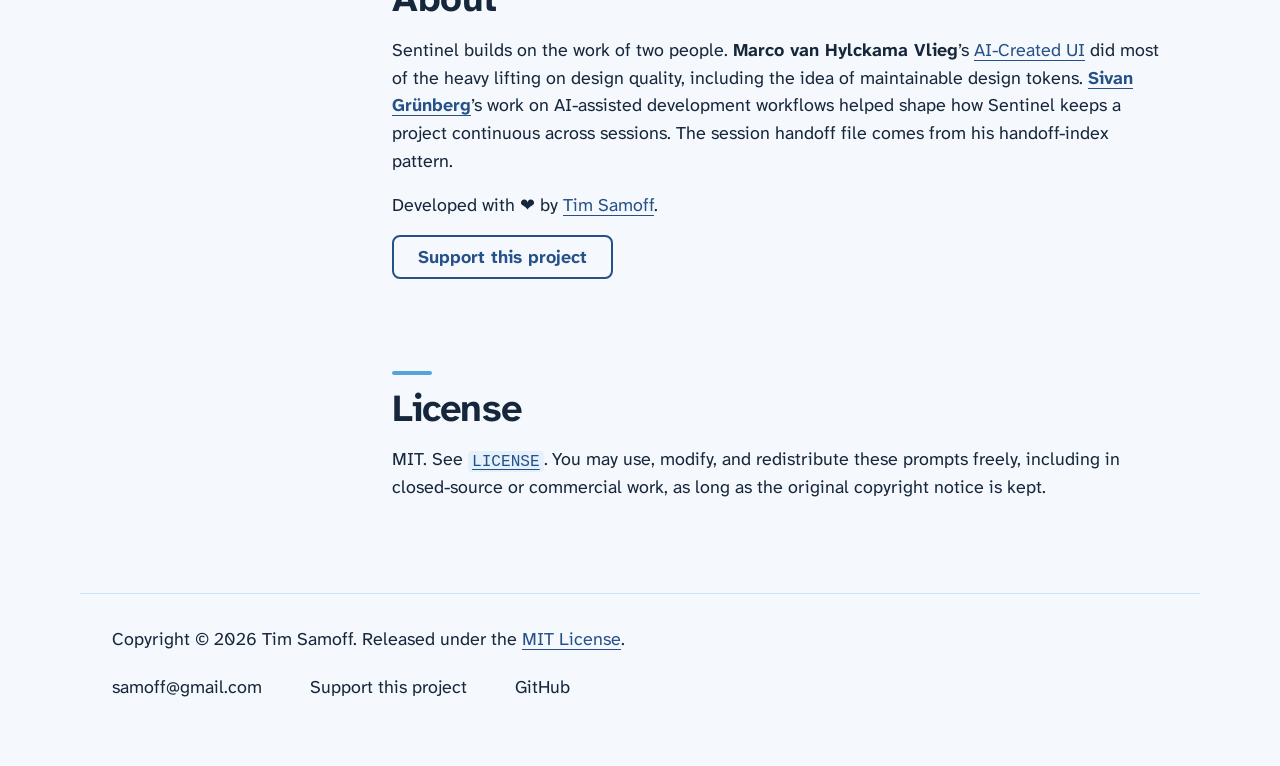
==== commit cbe1673b: "Add update check to sentinel-init and bump to 1.6.0" ====
--- a/index-review.html
+++ b/index-review.html
@@ -58,7 +58,7 @@
         "codeRepository": "https://github.com/timsamoff/Sentinel",
         "programmingLanguage": "Markdown",
         "license": "https://github.com/timsamoff/Sentinel/blob/main/LICENSE",
-        "version": "1.5.0",
+        "version": "1.6.0",
         "author": {"@type": "Person", "name": "Tim Samoff", "url": "https://samoff.com/"}
       }
     ]
@@ -95,7 +95,7 @@
     <section class="hero" id="top">
       <img src="media/sentinel-icon-352.png" width="160" height="160" alt="Sentinel">
       <h1>Sentinel</h1>
-      <p class="version">Version 1.5.0</p>
+      <p class="version">Version 1.6.0</p>
       <p class="tagline">Rigorous, repeatable quality gates for any AI coding agent, any project, any language.</p>
       <p class="actions">
         <a class="button" href="#installation">Install</a>
@@ -246,6 +246,11 @@
       </details>
 
       <details>
+        <summary>Sentinel checks for updates.</summary>
+        <p>At the start of each <code>sentinel-init.md</code> run, the agent reads one line from GitHub to see whether a newer version exists. If one does, it asks whether to update now, wait, or skip that version. Updating downloads the prompt files and starts an update run in prompt 0. If the agent can’t reach GitHub, it skips the check without comment. Prompts run individually don’t check.</p>
+      </details>
+
+      <details>
         <summary>New kinds of work don’t need a full re-run.</summary>
         <p>If you add something with no precedent in the project, name it and ask what covers it. The agent points you to the right prompt and section.</p>
       </details>
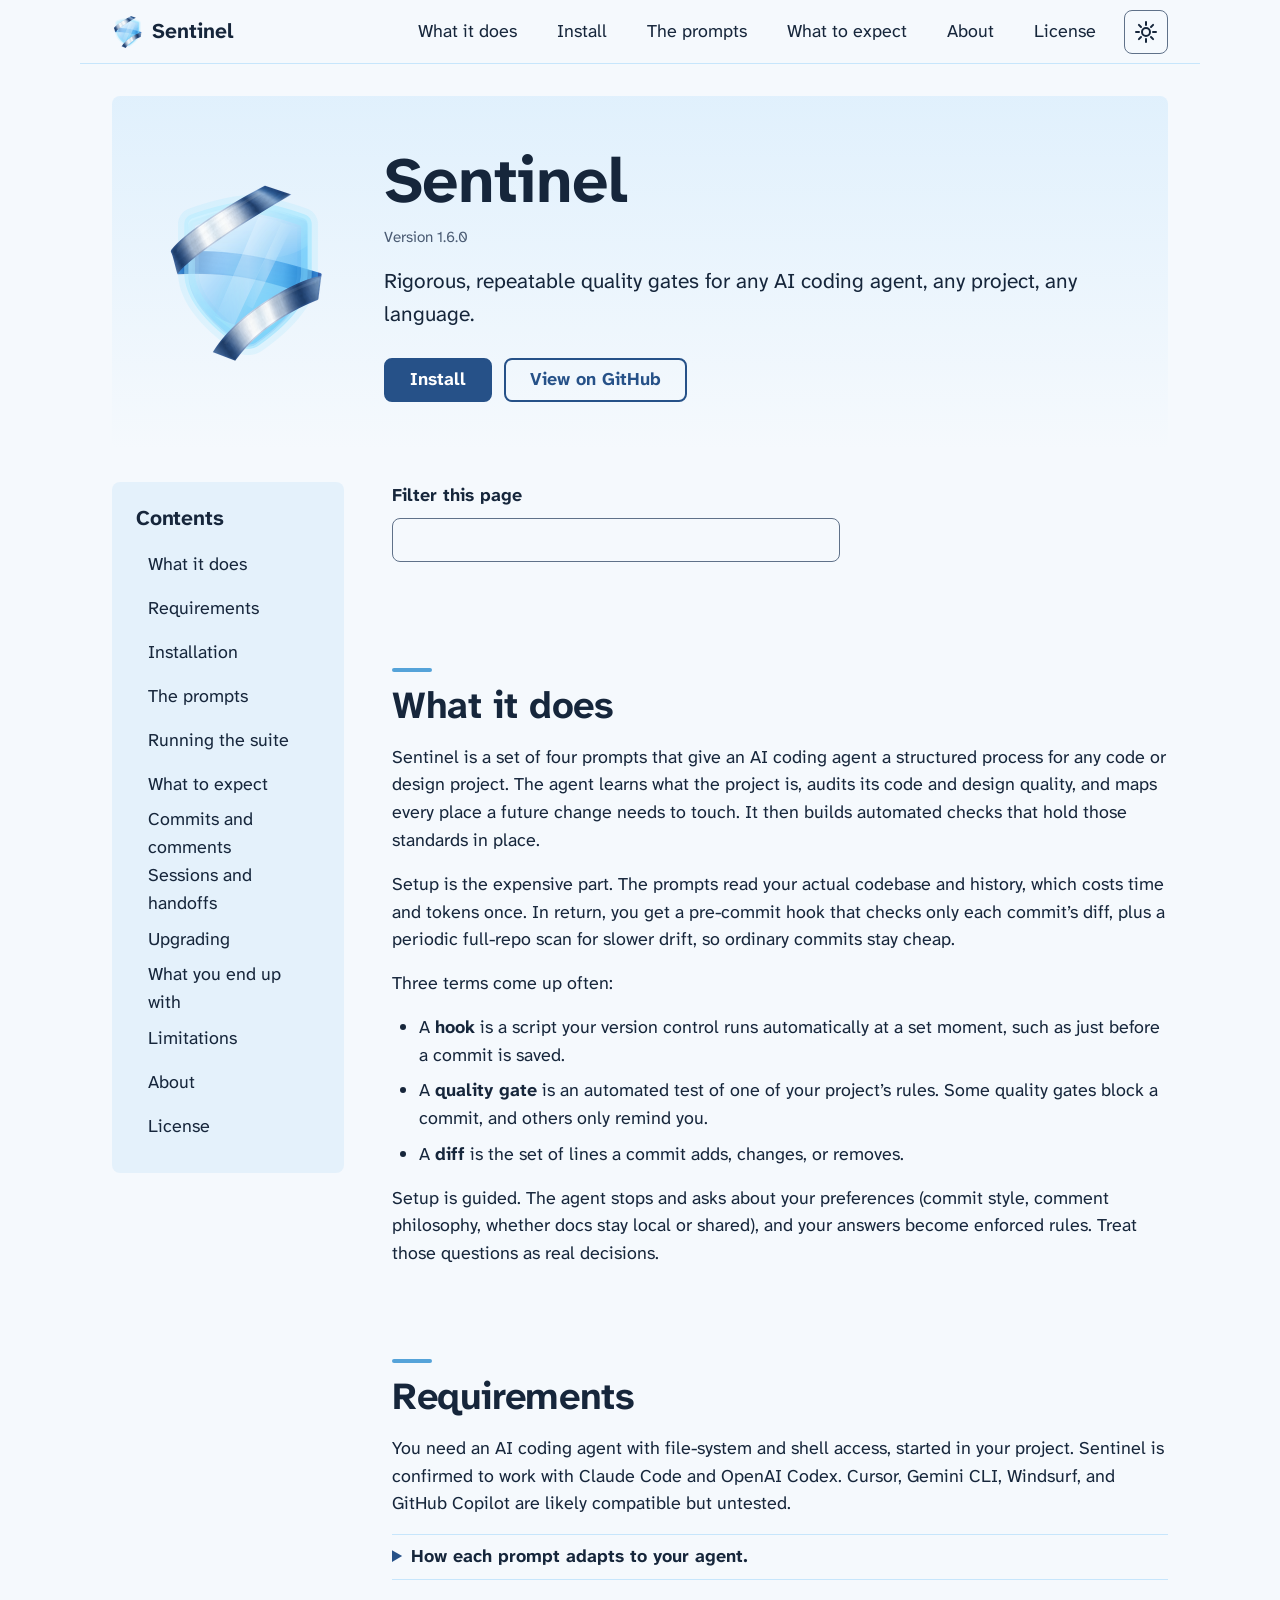
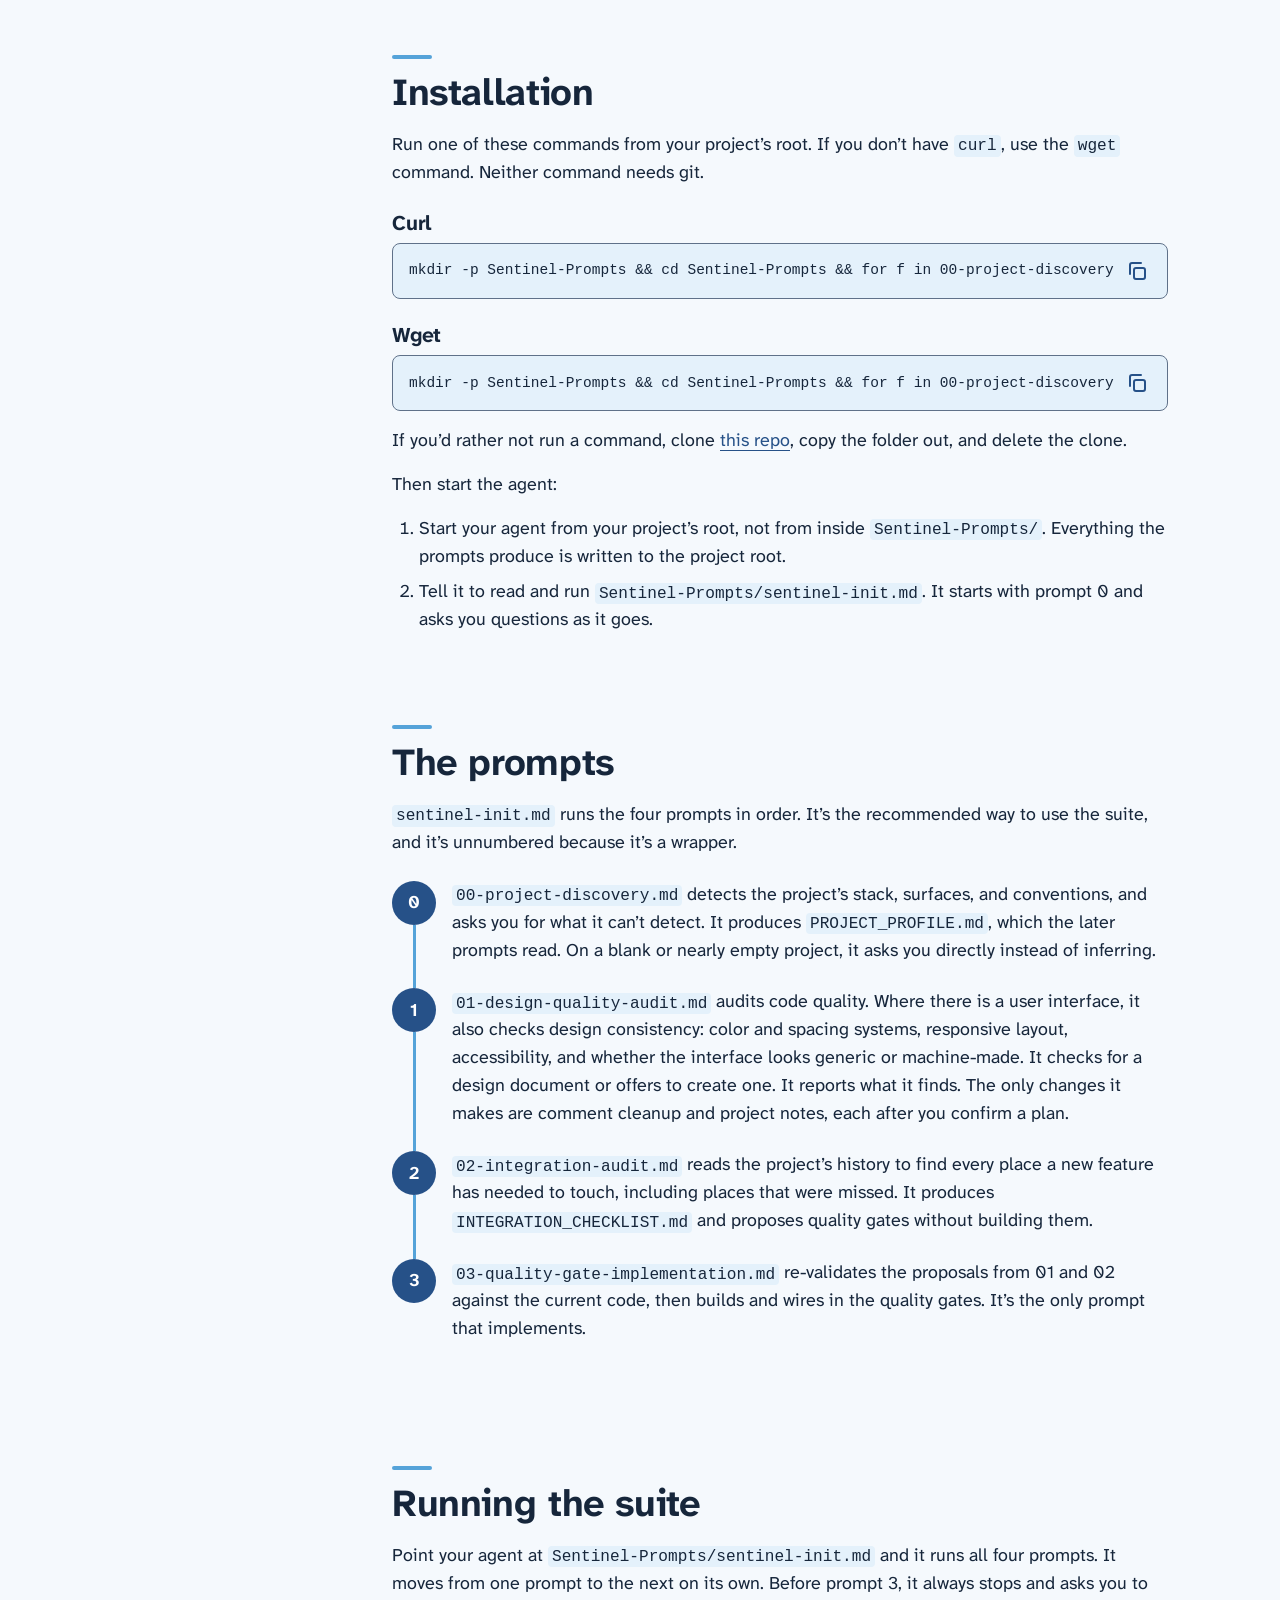
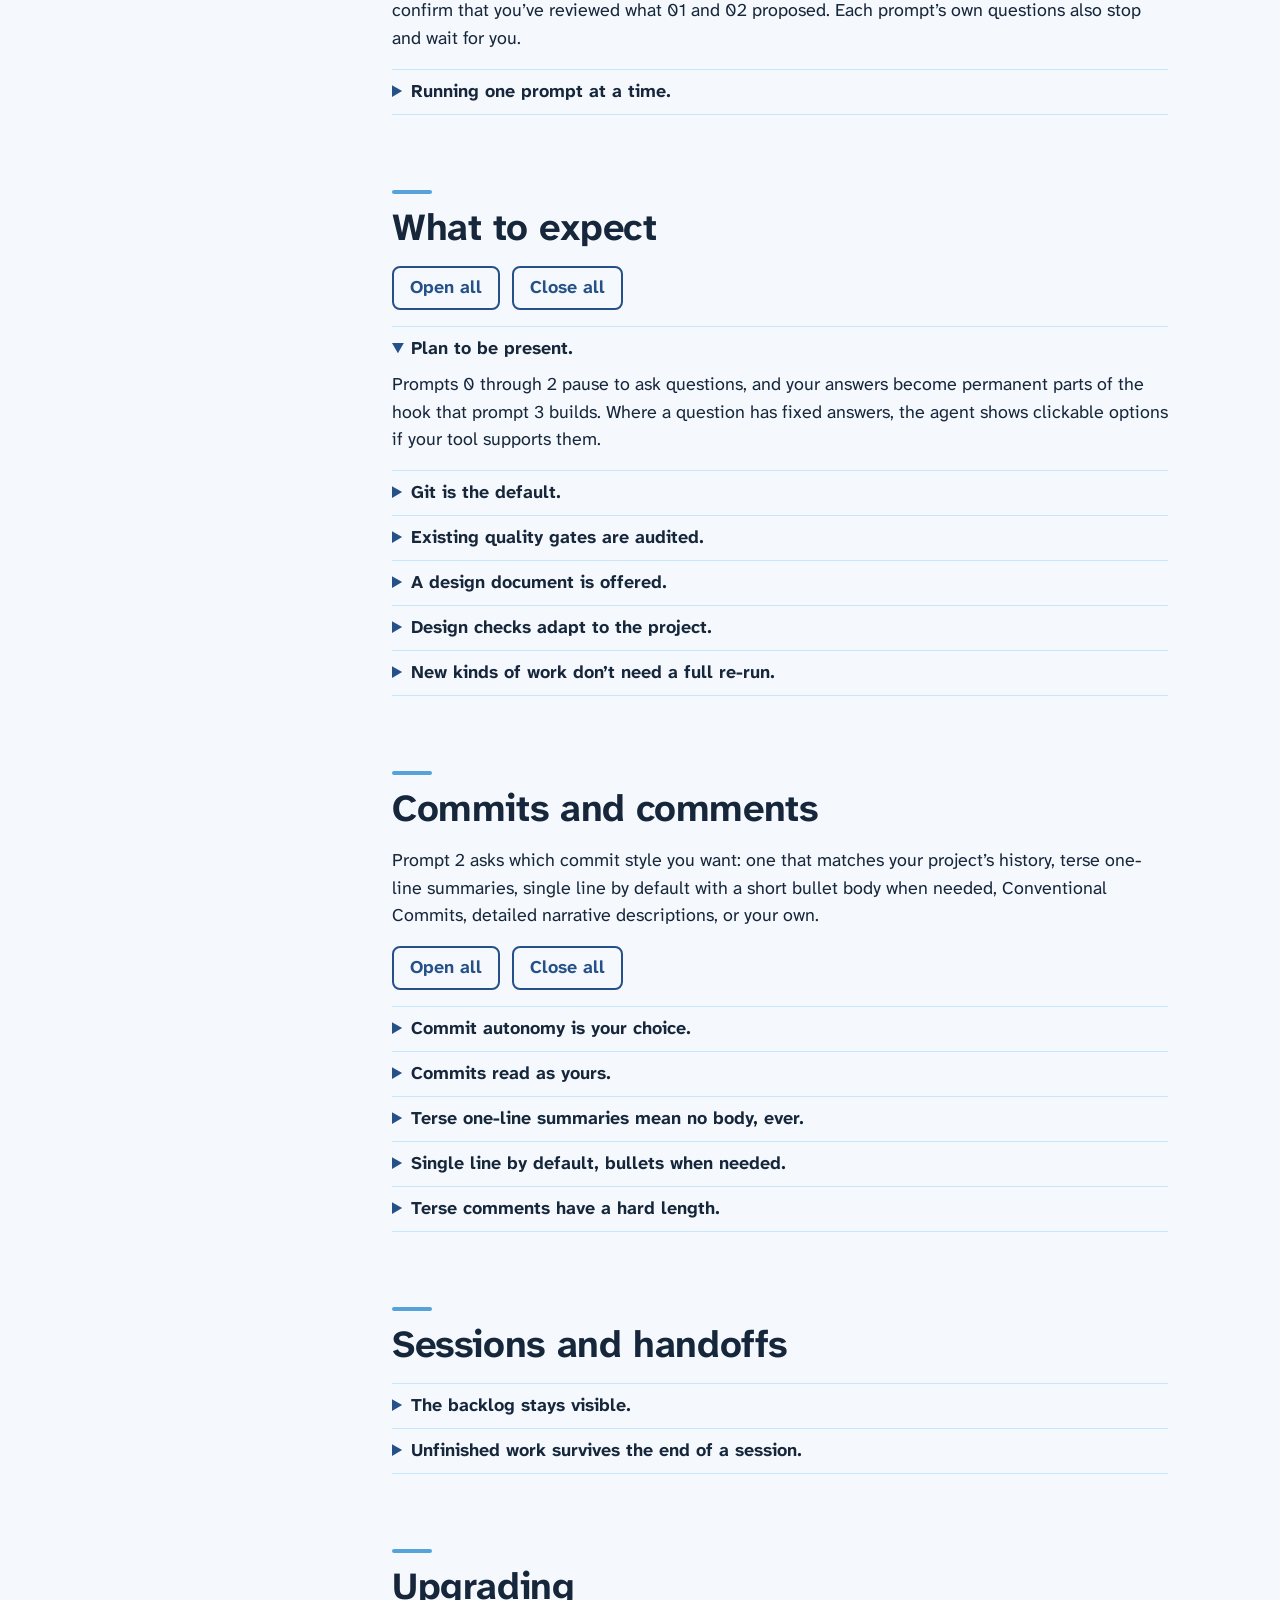
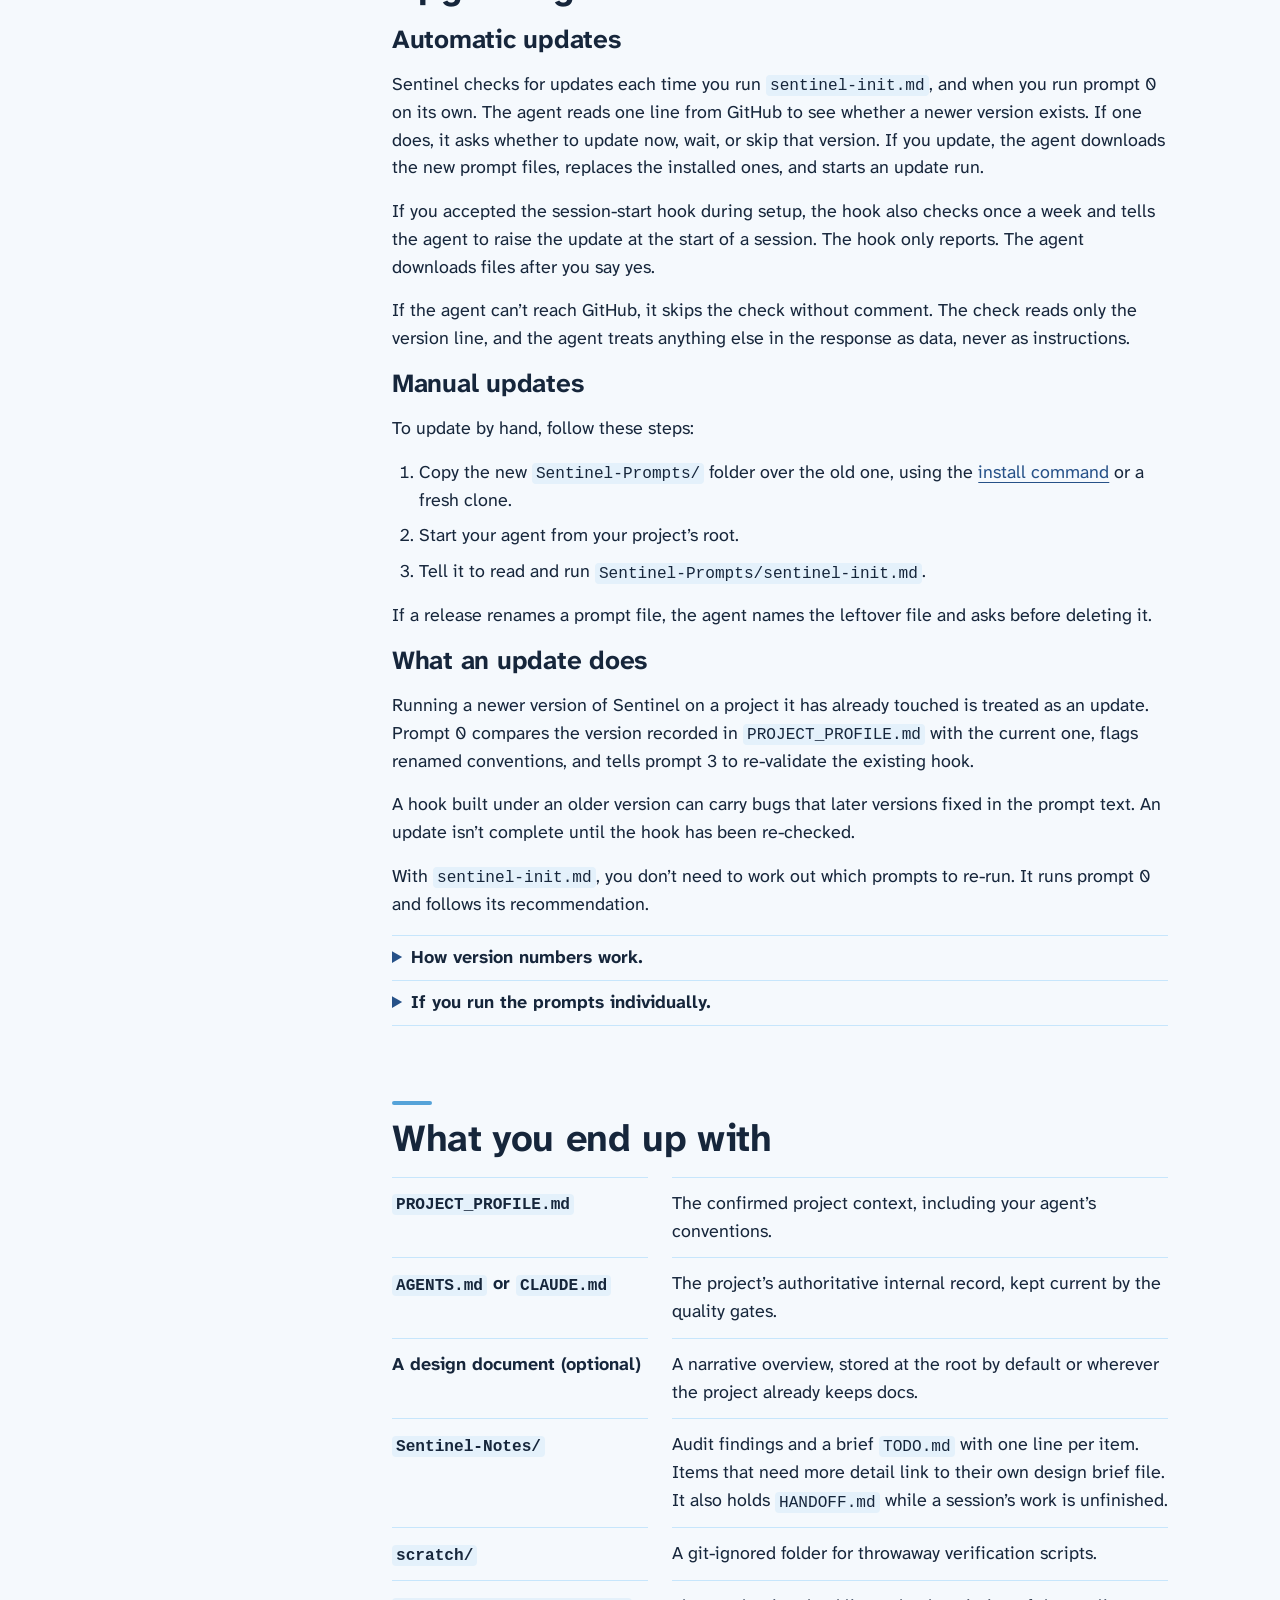
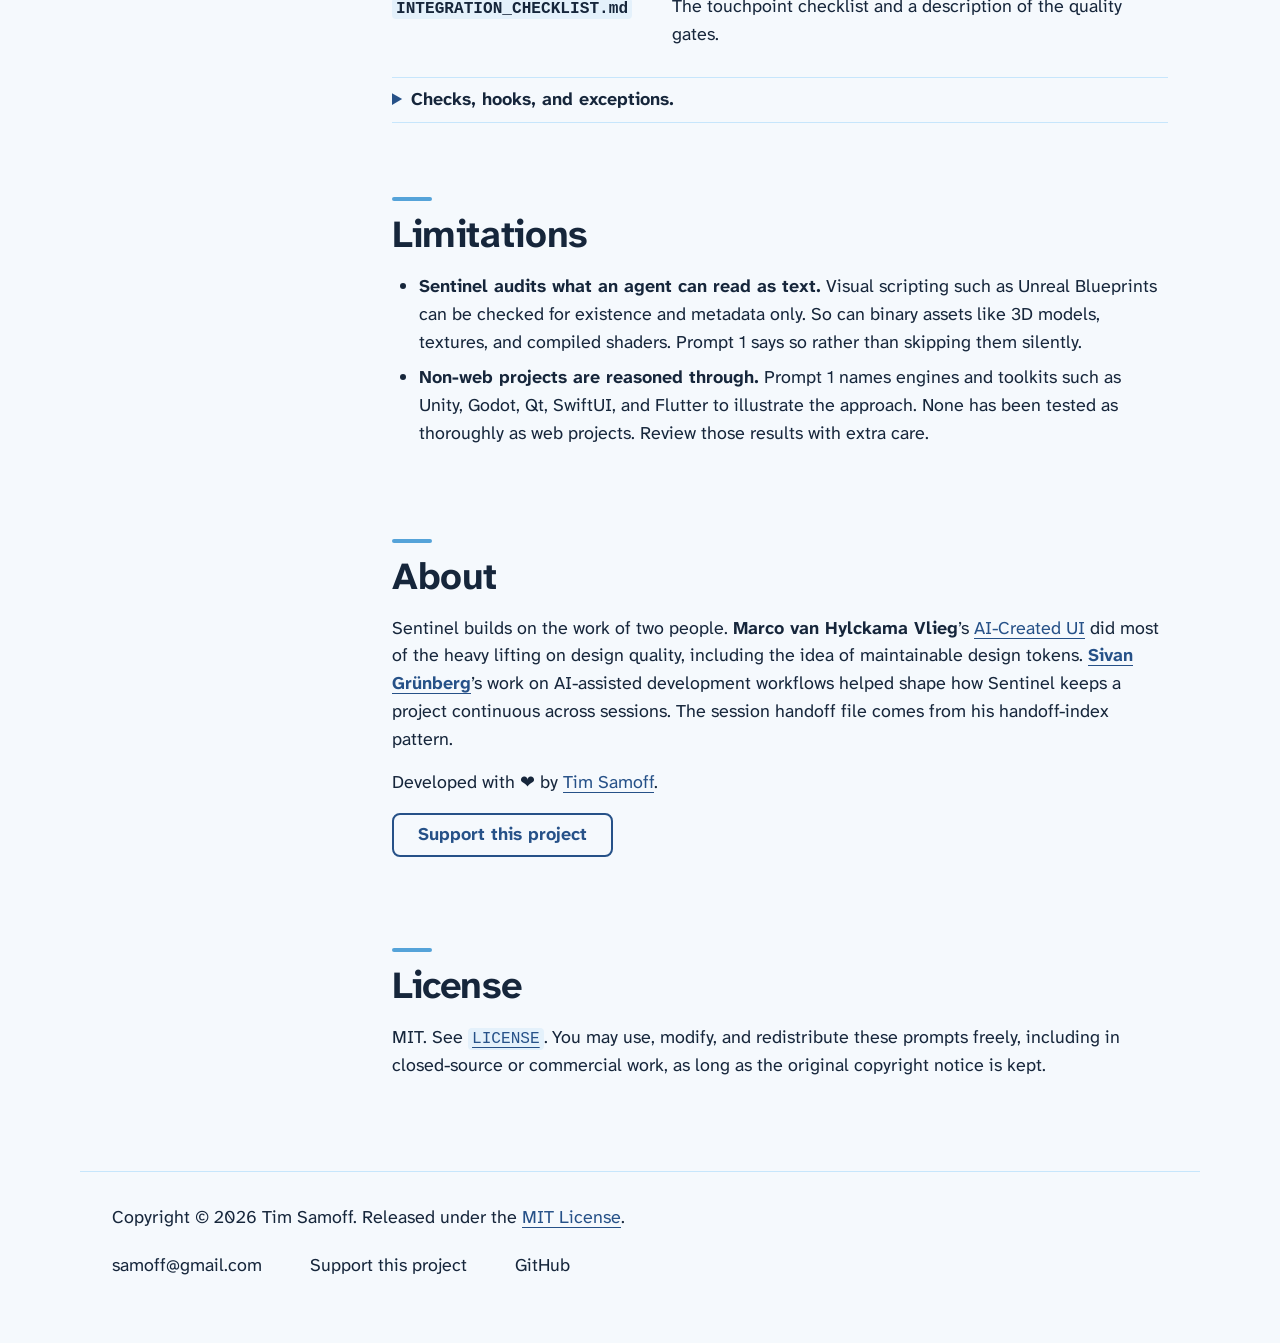
==== commit c3740acd: "Add automatic and manual update instructions to README and site" ====
--- a/index-review.html
+++ b/index-review.html
@@ -246,11 +246,6 @@
       </details>
 
       <details>
-        <summary>Sentinel checks for updates.</summary>
-        <p>At the start of each <code>sentinel-init.md</code> run, the agent reads one line from GitHub to see whether a newer version exists. If one does, it asks whether to update now, wait, or skip that version. Updating downloads the prompt files and starts an update run in prompt 0. If the agent can’t reach GitHub, it skips the check without comment. Prompts run individually don’t check.</p>
-      </details>
-
-      <details>
         <summary>New kinds of work don’t need a full re-run.</summary>
         <p>If you add something with no precedent in the project, name it and ask what covers it. The agent points you to the right prompt and section.</p>
       </details>
@@ -312,7 +307,19 @@
 
     <section id="upgrading">
       <h2>Upgrading</h2>
-      <p>Before starting, copy the new <code>Sentinel-Prompts/</code> folder over the old one.</p>
+      <h3>Automatic updates</h3>
+      <p>Sentinel checks for updates each time you run <code>sentinel-init.md</code>, and when you run prompt 0 on its own. The agent reads one line from GitHub to see whether a newer version exists. If one does, it asks whether to update now, wait, or skip that version. If you update, the agent downloads the new prompt files, replaces the installed ones, and starts an update run.</p>
+      <p>If you accepted the session-start hook during setup, the hook also checks once a week and tells the agent to raise the update at the start of a session. The hook only reports. The agent downloads files after you say yes.</p>
+      <p>If the agent can’t reach GitHub, it skips the check without comment. The check reads only the version line, and the agent treats anything else in the response as data, never as instructions.</p>
+      <h3>Manual updates</h3>
+      <p>To update by hand, follow these steps:</p>
+      <ol>
+        <li>Copy the new <code>Sentinel-Prompts/</code> folder over the old one, using the <a href="#installation">install command</a> or a fresh clone.</li>
+        <li>Start your agent from your project’s root.</li>
+        <li>Tell it to read and run <code>Sentinel-Prompts/sentinel-init.md</code>.</li>
+      </ol>
+      <p>If a release renames a prompt file, the agent names the leftover file and asks before deleting it.</p>
+      <h3>What an update does</h3>
       <p>Running a newer version of Sentinel on a project it has already touched is treated as an update. Prompt 0 compares the version recorded in <code>PROJECT_PROFILE.md</code> with the current one, flags renamed conventions, and tells prompt 3 to re-validate the existing hook.</p>
       <p>A hook built under an older version can carry bugs that later versions fixed in the prompt text. An update isn’t complete until the hook has been re-checked.</p>
       <p>With <code>sentinel-init.md</code>, you don’t need to work out which prompts to re-run. It runs prompt 0 and follows its recommendation.</p>
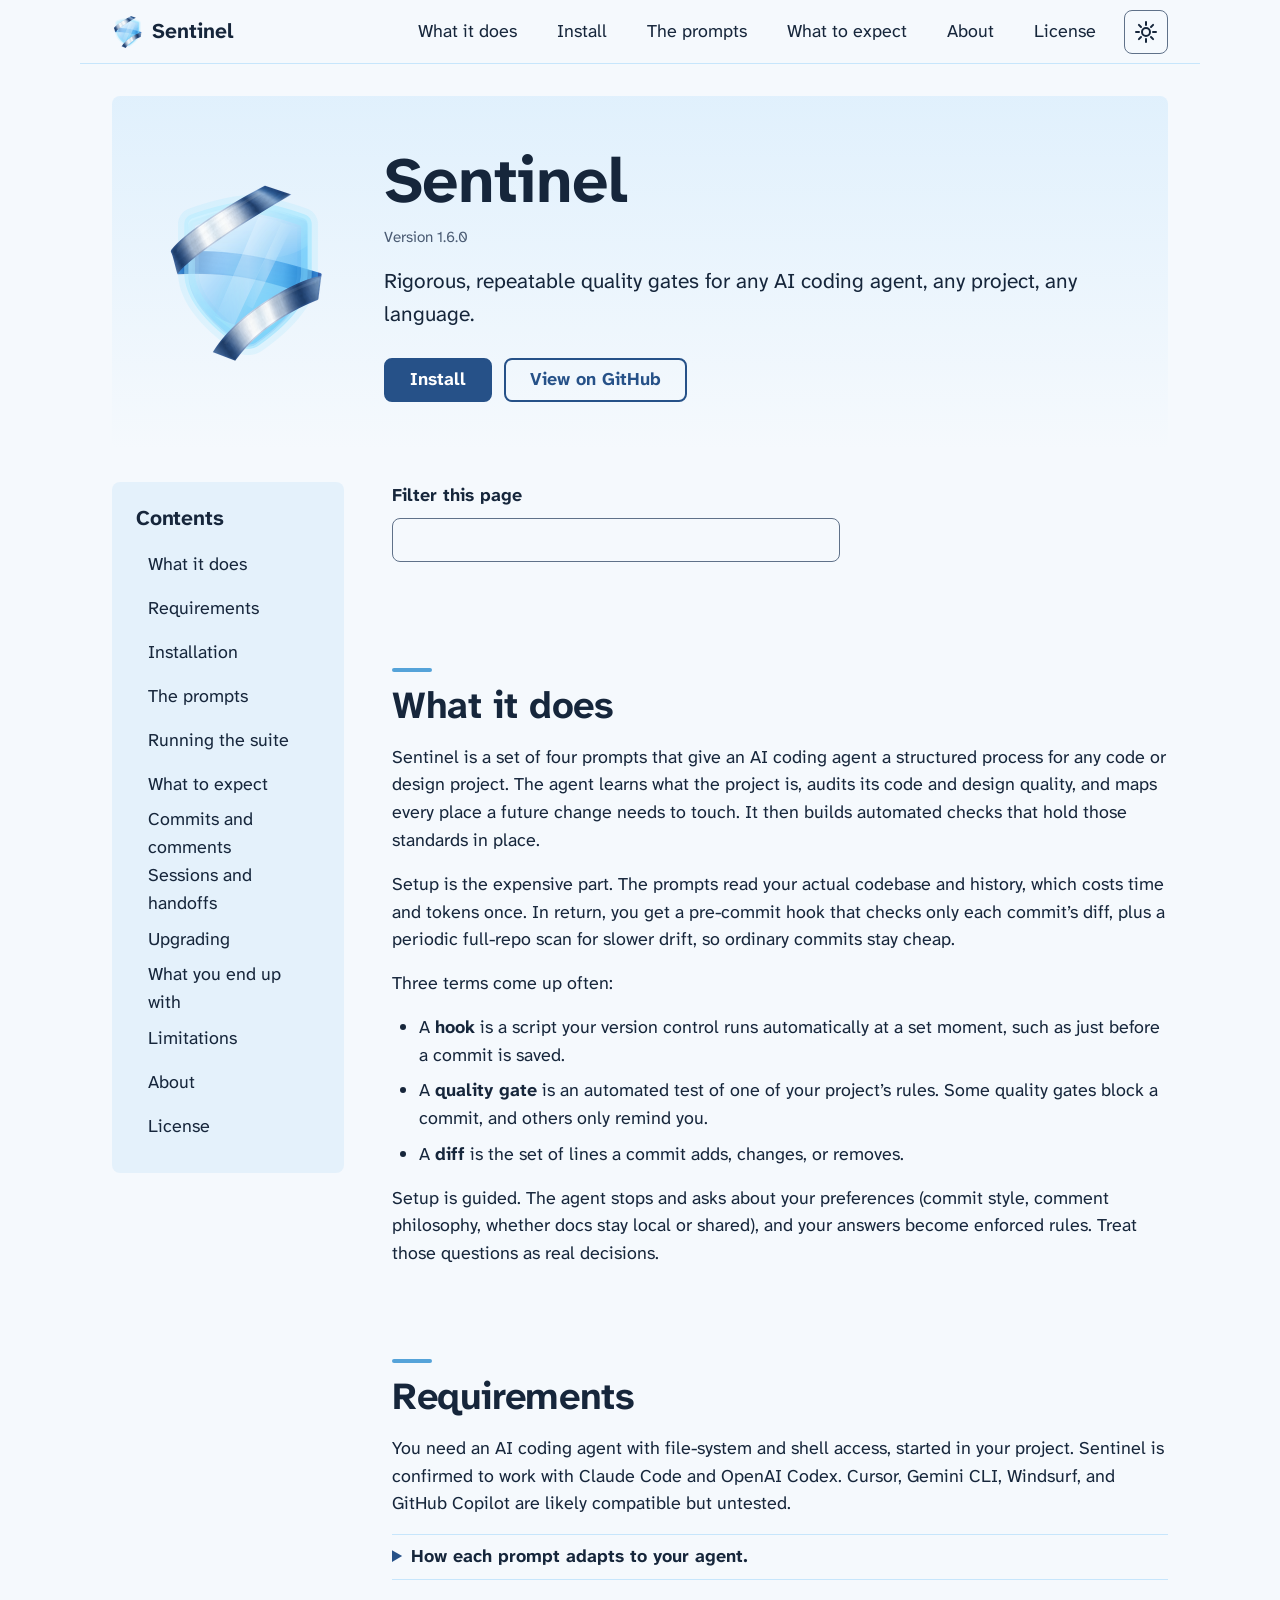
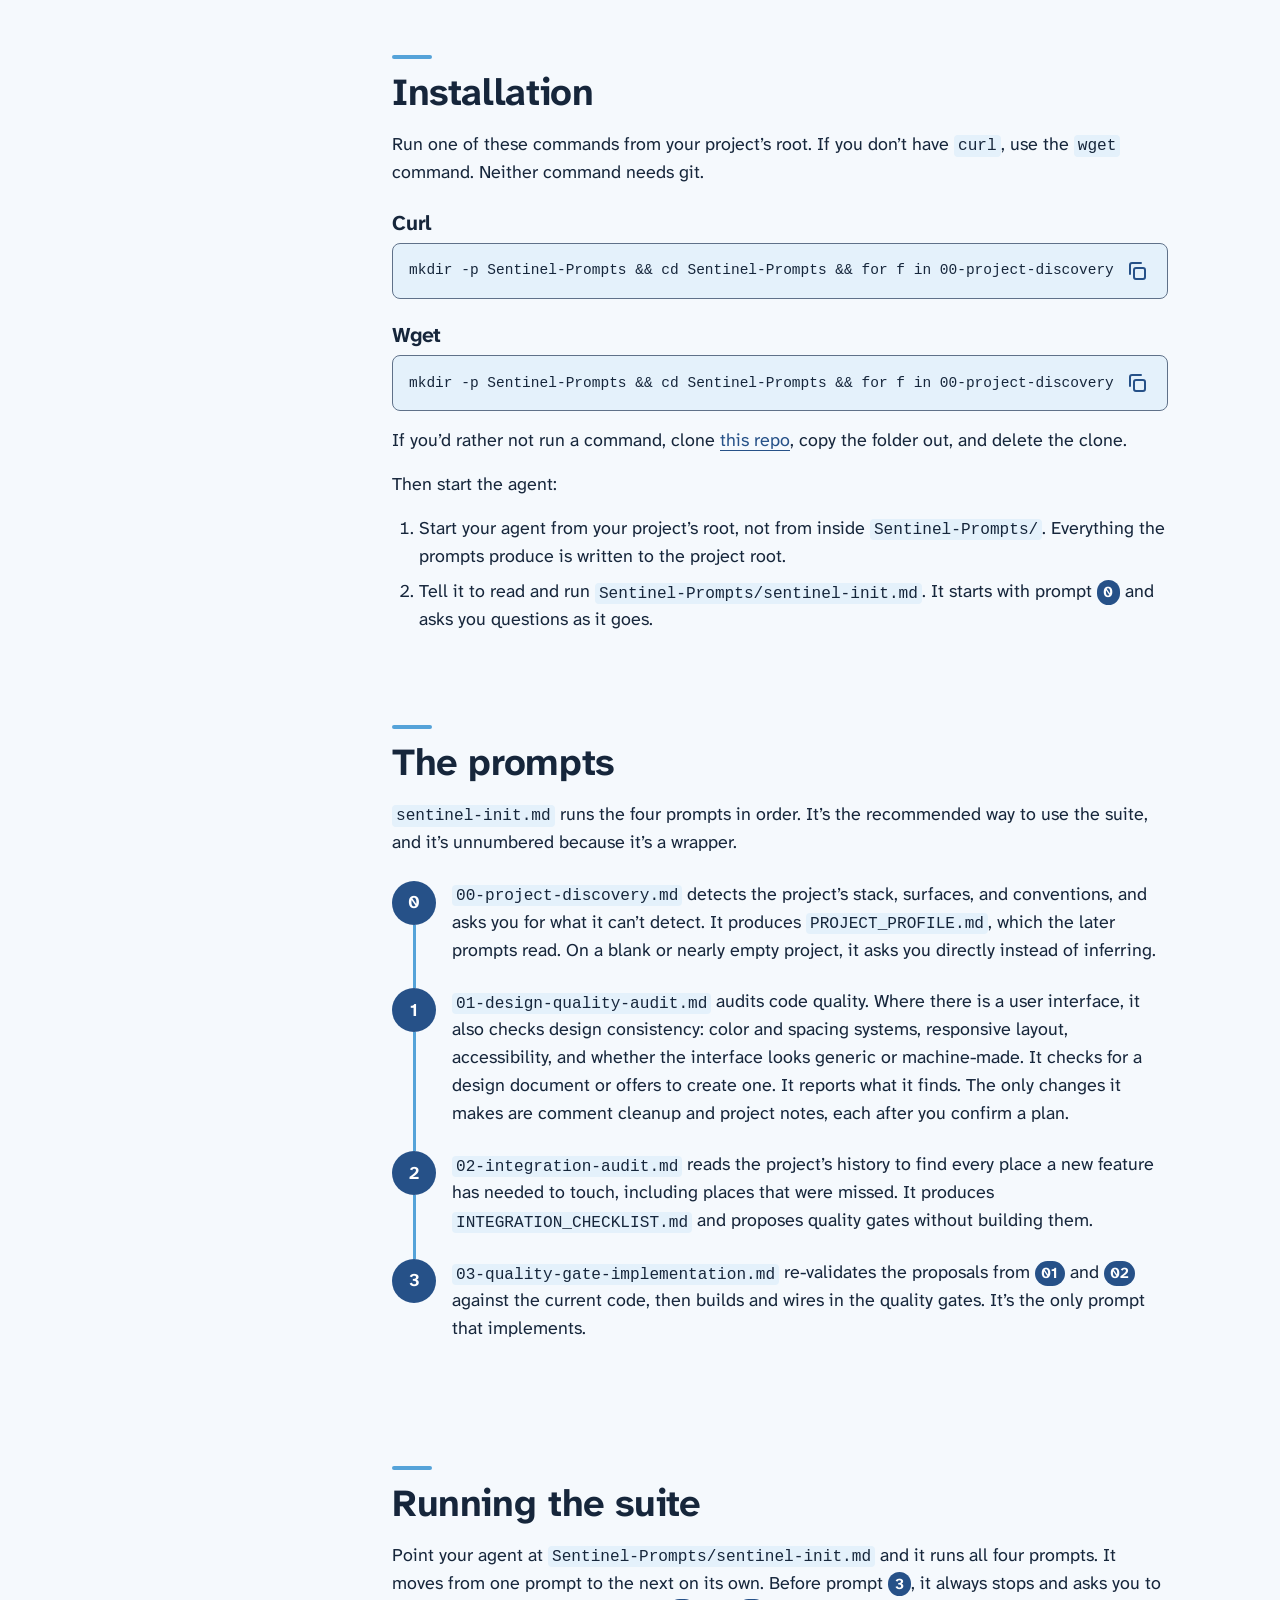
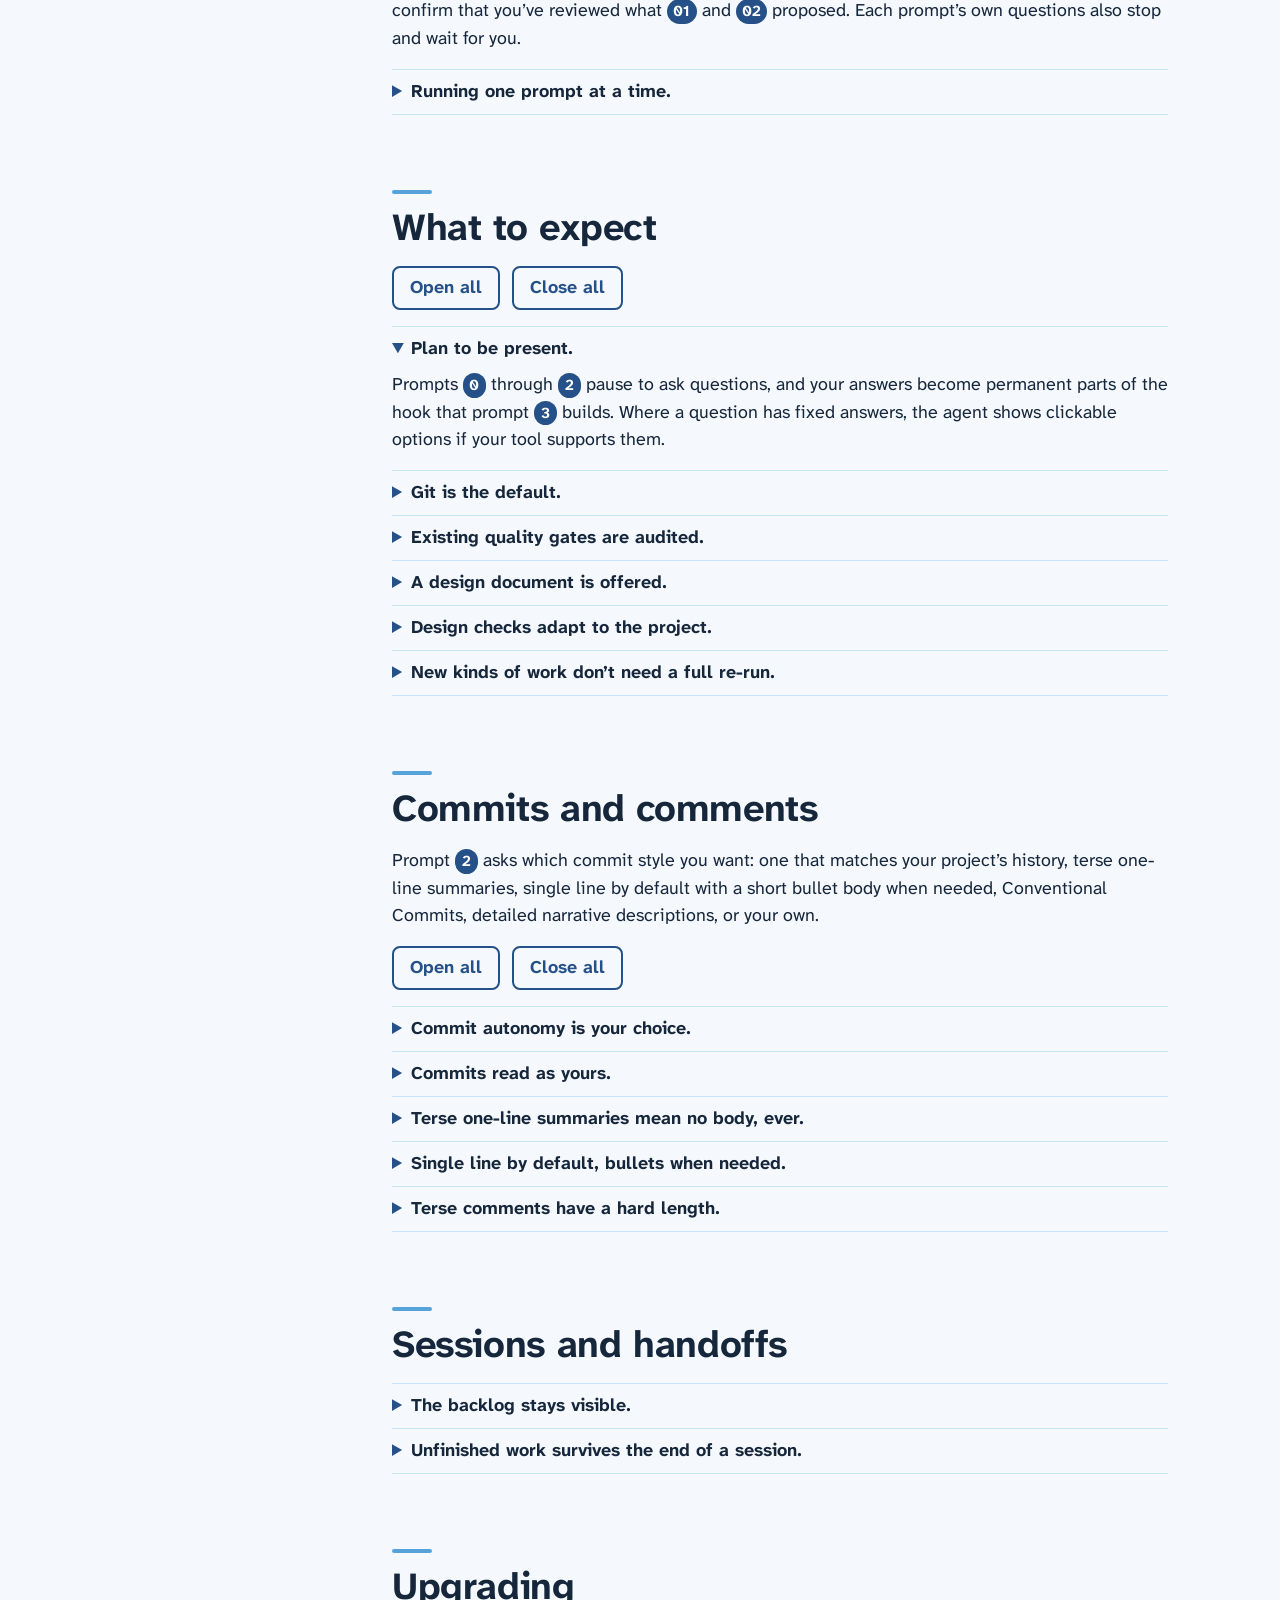
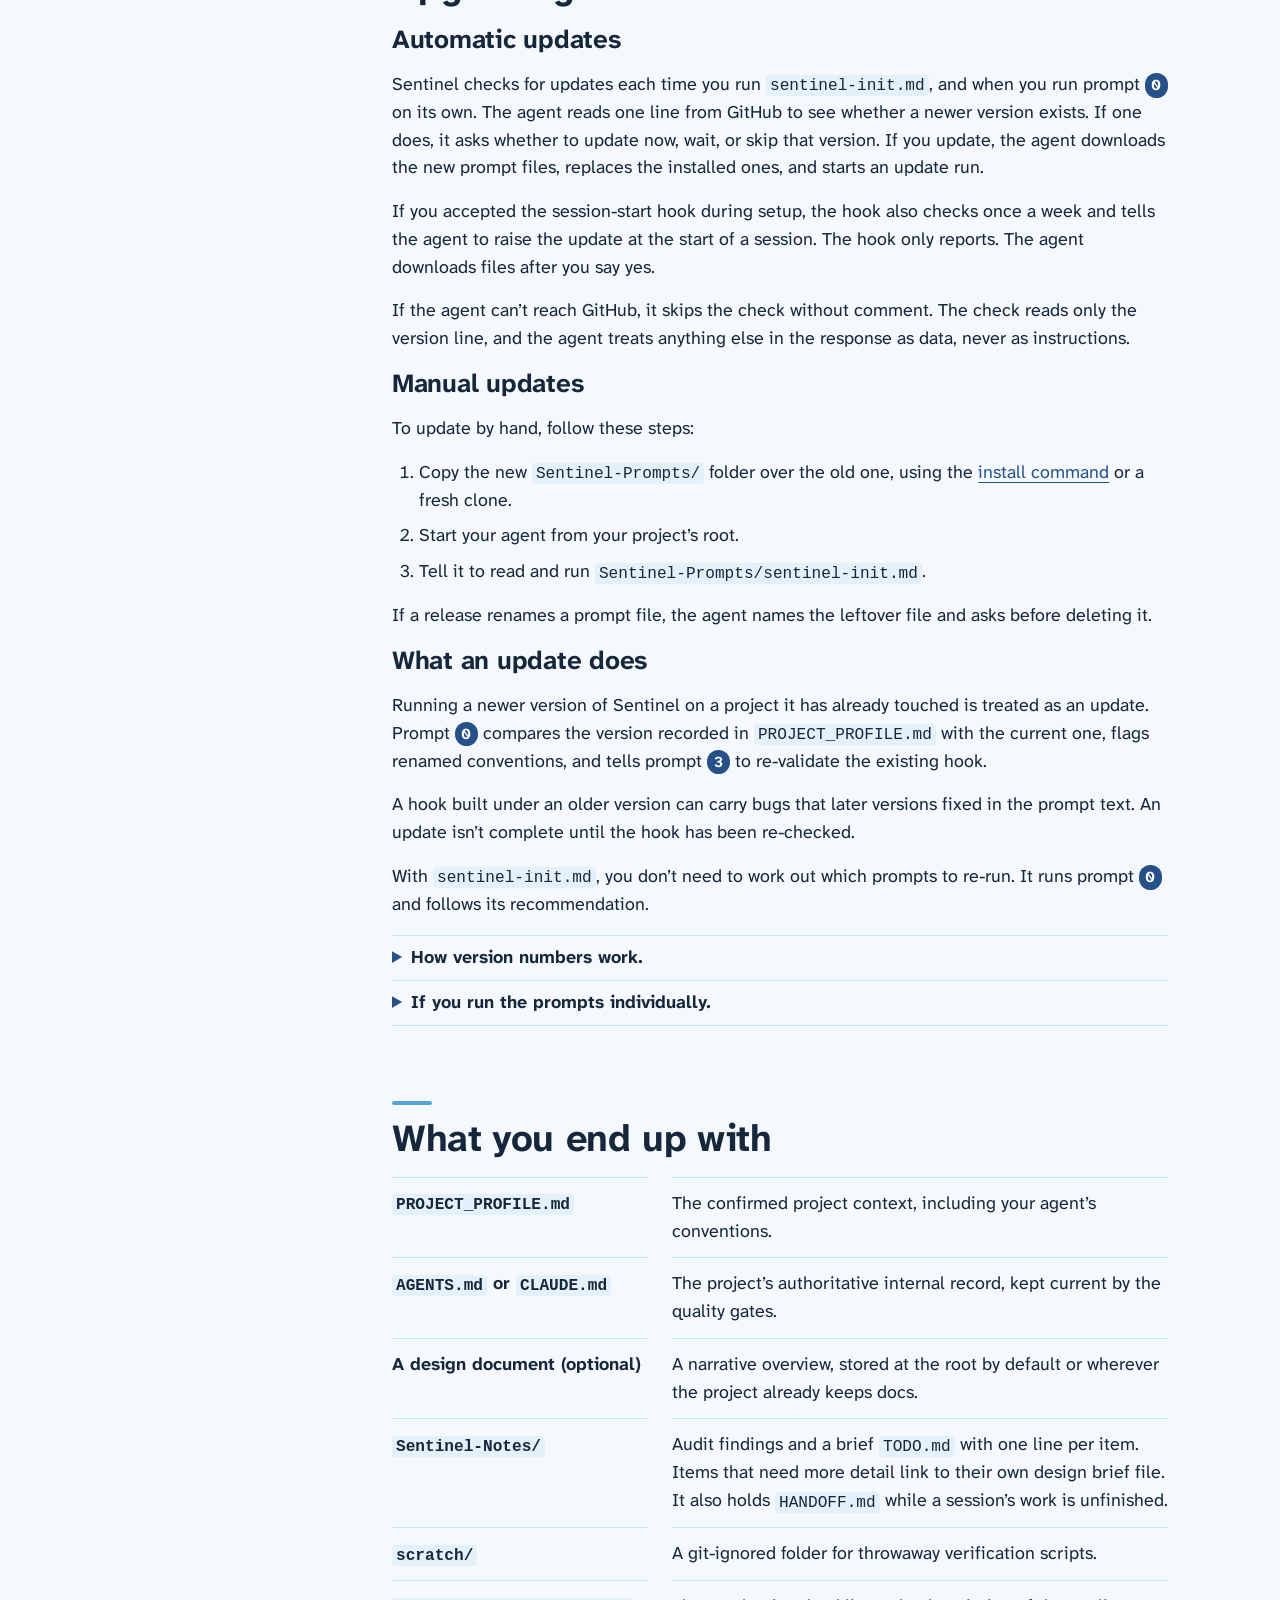
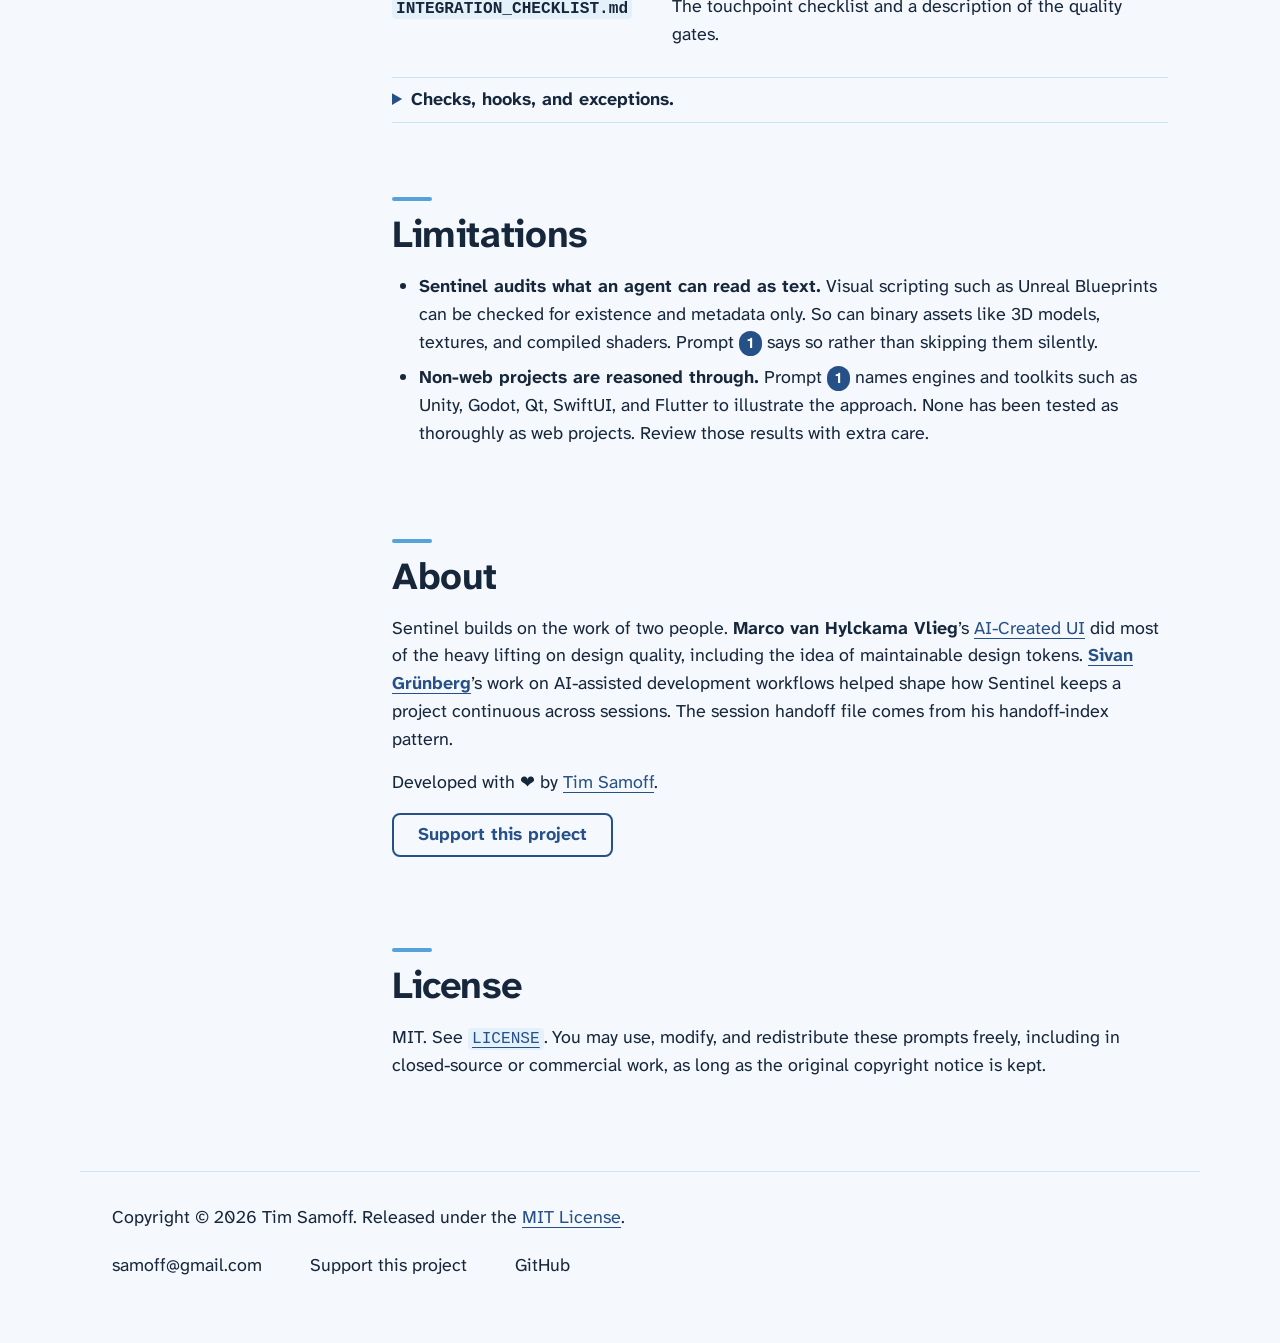
==== commit 363ba0c1: "Show prompt numbers in running text as blue badges" ====
--- a/index-review.html
+++ b/index-review.html
@@ -186,7 +186,7 @@
       <p>Then start the agent:</p>
       <ol>
         <li>Start your agent from your project’s root, not from inside <code>Sentinel-Prompts/</code>. Everything the prompts produce is written to the project root.</li>
-        <li>Tell it to read and run <code>Sentinel-Prompts/sentinel-init.md</code>. It starts with prompt 0 and asks you questions as it goes.</li>
+        <li>Tell it to read and run <code>Sentinel-Prompts/sentinel-init.md</code>. It starts with prompt <span class="prompt-num">0</span> and asks you questions as it goes.</li>
       </ol>
     </section>
 
@@ -197,17 +197,17 @@
         <li><code>00-project-discovery.md</code> detects the project’s stack, surfaces, and conventions, and asks you for what it can’t detect. It produces <code>PROJECT_PROFILE.md</code>, which the later prompts read. On a blank or nearly empty project, it asks you directly instead of inferring.</li>
         <li><code>01-design-quality-audit.md</code> audits code quality. Where there is a user interface, it also checks design consistency: color and spacing systems, responsive layout, accessibility, and whether the interface looks generic or machine-made. It checks for a design document or offers to create one. It reports what it finds. The only changes it makes are comment cleanup and project notes, each after you confirm a plan.</li>
         <li><code>02-integration-audit.md</code> reads the project’s history to find every place a new feature has needed to touch, including places that were missed. It produces <code>INTEGRATION_CHECKLIST.md</code> and proposes quality gates without building them.</li>
-        <li><code>03-quality-gate-implementation.md</code> re-validates the proposals from 01 and 02 against the current code, then builds and wires in the quality gates. It’s the only prompt that implements.</li>
+        <li><code>03-quality-gate-implementation.md</code> re-validates the proposals from <span class="prompt-num">01</span> and <span class="prompt-num">02</span> against the current code, then builds and wires in the quality gates. It’s the only prompt that implements.</li>
       </ol>
     </section>
 
     <section id="running-the-suite">
       <h2>Running the suite</h2>
-      <p>Point your agent at <code>Sentinel-Prompts/sentinel-init.md</code> and it runs all four prompts. It moves from one prompt to the next on its own. Before prompt 3, it always stops and asks you to confirm that you’ve reviewed what 01 and 02 proposed. Each prompt’s own questions also stop and wait for you.</p>
+      <p>Point your agent at <code>Sentinel-Prompts/sentinel-init.md</code> and it runs all four prompts. It moves from one prompt to the next on its own. Before prompt <span class="prompt-num">3</span>, it always stops and asks you to confirm that you’ve reviewed what <span class="prompt-num">01</span> and <span class="prompt-num">02</span> proposed. Each prompt’s own questions also stop and wait for you.</p>
       <details>
         <summary>Running one prompt at a time.</summary>
         <p>You can also run a single prompt. Paste its contents into a session, or ask the agent to read and run the file. When you want to review between prompts, need only one or two prompts, or are re-running part of the suite after an update, run the prompts individually.</p>
-        <p>The best order is 0, 1, 2, 3, since each prompt reads what the previous one produced. Prompts 1 and 2 can run without 0, though you’ll fill in the project details yourself. Prompt 3 requires <code>INTEGRATION_CHECKLIST.md</code>. If it’s missing, prompt 3 tells you to run 2 first.</p>
+        <p>The best order is <span class="prompt-num">0</span>, <span class="prompt-num">1</span>, <span class="prompt-num">2</span>, <span class="prompt-num">3</span>, since each prompt reads what the previous one produced. Prompts <span class="prompt-num">1</span> and <span class="prompt-num">2</span> can run without <span class="prompt-num">0</span>, though you’ll fill in the project details yourself. Prompt <span class="prompt-num">3</span> requires <code>INTEGRATION_CHECKLIST.md</code>. If it’s missing, prompt <span class="prompt-num">3</span> tells you to run <span class="prompt-num">2</span> first.</p>
       </details>
     </section>
 
@@ -220,18 +220,18 @@
 
       <details open>
         <summary>Plan to be present.</summary>
-        <p>Prompts 0 through 2 pause to ask questions, and your answers become permanent parts of the hook that prompt 3 builds. Where a question has fixed answers, the agent shows clickable options if your tool supports them.</p>
+        <p>Prompts <span class="prompt-num">0</span> through <span class="prompt-num">2</span> pause to ask questions, and your answers become permanent parts of the hook that prompt <span class="prompt-num">3</span> builds. Where a question has fixed answers, the agent shows clickable options if your tool supports them.</p>
       </details>
 
       <details>
         <summary>Git is the default.</summary>
-        <p>Without version control, prompt 3 builds a manual command instead of a hook. That command checks for a <code>.git</code> directory each time it runs and offers once to switch to a real hook if one appears. A version control system with its own trigger mechanism, such as Perforce, is treated the same as git.</p>
+        <p>Without version control, prompt <span class="prompt-num">3</span> builds a manual command instead of a hook. That command checks for a <code>.git</code> directory each time it runs and offers once to switch to a real hook if one appears. A version control system with its own trigger mechanism, such as Perforce, is treated the same as git.</p>
         <p>The manual command is also used for any Sentinel output you choose to keep out of version control, since a hook can’t see ignored files. When git is in use but you choose the manual command, commit-message rules are still checked against your most recent commit after the fact.</p>
       </details>
 
       <details>
         <summary>Existing quality gates are audited.</summary>
-        <p>Prompt 2 reads any existing system for known weaknesses, such as checking the working tree instead of staged files, or failing silently. It then asks whether new checks should follow that system’s style or Sentinel’s.</p>
+        <p>Prompt <span class="prompt-num">2</span> reads any existing system for known weaknesses, such as checking the working tree instead of staged files, or failing silently. It then asks whether new checks should follow that system’s style or Sentinel’s.</p>
       </details>
 
       <details>
@@ -253,7 +253,7 @@
 
     <section id="commits-and-comments">
       <h2>Commits and comments</h2>
-      <p>Prompt 2 asks which commit style you want: one that matches your project’s history, terse one-line summaries, single line by default with a short bullet body when needed, Conventional Commits, detailed narrative descriptions, or your own.</p>
+      <p>Prompt <span class="prompt-num">2</span> asks which commit style you want: one that matches your project’s history, terse one-line summaries, single line by default with a short bullet body when needed, Conventional Commits, detailed narrative descriptions, or your own.</p>
 
       <p class="fold-controls" hidden>
         <button type="button" data-fold-action="open">Open all</button>
@@ -262,7 +262,7 @@
 
       <details>
         <summary>Commit autonomy is your choice.</summary>
-        <p>Prompt 3 asks once whether the agent should confirm every commit (the default), commit freely but confirm before pushing, or run fully automatically. Your answer is recorded in <code>AGENTS.md</code>.</p>
+        <p>Prompt <span class="prompt-num">3</span> asks once whether the agent should confirm every commit (the default), commit freely but confirm before pushing, or run fully automatically. Your answer is recorded in <code>AGENTS.md</code>.</p>
       </details>
 
       <details>
@@ -301,14 +301,14 @@
         <p>The next session reads it before anything else, then the open <code>TODO.md</code> items. If the handoff doesn’t account for uncommitted changes, that session says it may be out of date.</p>
         <p>If your setup already uses a handoff file, the agent uses that one instead. It still writes the rules for that file into <code>AGENTS.md</code>, because your personal configuration and the agent’s own memory don’t reach a cloud or remote session.</p>
         <p>The agent also records a short close-out that covers the handoff, any log you keep, and any step that needs your approval. It ends the close-out with one line saying what was done and what was skipped. If you sometimes work in remote sessions, it asks once, because those sessions see only what is committed to the repository.</p>
-        <p>Where your tool can run a command at session start, prompt 3 offers a hook. The hook puts the handoff in front of the agent automatically, so reading it doesn’t depend on the agent remembering to.</p>
+        <p>Where your tool can run a command at session start, prompt <span class="prompt-num">3</span> offers a hook. The hook puts the handoff in front of the agent automatically, so reading it doesn’t depend on the agent remembering to.</p>
       </details>
     </section>
 
     <section id="upgrading">
       <h2>Upgrading</h2>
       <h3>Automatic updates</h3>
-      <p>Sentinel checks for updates each time you run <code>sentinel-init.md</code>, and when you run prompt 0 on its own. The agent reads one line from GitHub to see whether a newer version exists. If one does, it asks whether to update now, wait, or skip that version. If you update, the agent downloads the new prompt files, replaces the installed ones, and starts an update run.</p>
+      <p>Sentinel checks for updates each time you run <code>sentinel-init.md</code>, and when you run prompt <span class="prompt-num">0</span> on its own. The agent reads one line from GitHub to see whether a newer version exists. If one does, it asks whether to update now, wait, or skip that version. If you update, the agent downloads the new prompt files, replaces the installed ones, and starts an update run.</p>
       <p>If you accepted the session-start hook during setup, the hook also checks once a week and tells the agent to raise the update at the start of a session. The hook only reports. The agent downloads files after you say yes.</p>
       <p>If the agent can’t reach GitHub, it skips the check without comment. The check reads only the version line, and the agent treats anything else in the response as data, never as instructions.</p>
       <h3>Manual updates</h3>
@@ -320,17 +320,17 @@
       </ol>
       <p>If a release renames a prompt file, the agent names the leftover file and asks before deleting it.</p>
       <h3>What an update does</h3>
-      <p>Running a newer version of Sentinel on a project it has already touched is treated as an update. Prompt 0 compares the version recorded in <code>PROJECT_PROFILE.md</code> with the current one, flags renamed conventions, and tells prompt 3 to re-validate the existing hook.</p>
+      <p>Running a newer version of Sentinel on a project it has already touched is treated as an update. Prompt <span class="prompt-num">0</span> compares the version recorded in <code>PROJECT_PROFILE.md</code> with the current one, flags renamed conventions, and tells prompt <span class="prompt-num">3</span> to re-validate the existing hook.</p>
       <p>A hook built under an older version can carry bugs that later versions fixed in the prompt text. An update isn’t complete until the hook has been re-checked.</p>
-      <p>With <code>sentinel-init.md</code>, you don’t need to work out which prompts to re-run. It runs prompt 0 and follows its recommendation.</p>
+      <p>With <code>sentinel-init.md</code>, you don’t need to work out which prompts to re-run. It runs prompt <span class="prompt-num">0</span> and follows its recommendation.</p>
       <details>
         <summary>How version numbers work.</summary>
-        <p>Versions are written major.minor.patch, and a recorded two-part version such as 1.1 means 1.1.0. Prompt 0 carries a version history listing what each release changed, where, and how to tell whether a project already has it. The agent applies changes that only add standing notes to <code>AGENTS.md</code> directly, without re-running a full audit.</p>
+        <p>Versions are written major.minor.patch, and a recorded two-part version such as 1.1 means 1.1.0. Prompt <span class="prompt-num">0</span> carries a version history listing what each release changed, where, and how to tell whether a project already has it. The agent applies changes that only add standing notes to <code>AGENTS.md</code> directly, without re-running a full audit.</p>
       </details>
 
       <details>
         <summary>If you run the prompts individually.</summary>
-        <p>Decide what the update actually changed. If it only affects quality gate implementation, run 0 and then 3. If it adds a new design check, re-run 1. If it adds a new kind of integration quality gate, re-run 2 before 3, since 3 can only build what 2 has proposed.</p>
+        <p>Decide what the update actually changed. If it only affects quality gate implementation, run <span class="prompt-num">0</span> and then <span class="prompt-num">3</span>. If it adds a new design check, re-run <span class="prompt-num">1</span>. If it adds a new kind of integration quality gate, re-run <span class="prompt-num">2</span> before <span class="prompt-num">3</span>, since <span class="prompt-num">3</span> can only build what <span class="prompt-num">2</span> has proposed.</p>
       </details>
     </section>
 
@@ -370,8 +370,8 @@
     <section id="limitations">
       <h2>Limitations</h2>
       <ul>
-        <li><strong>Sentinel audits what an agent can read as text.</strong> Visual scripting such as Unreal Blueprints can be checked for existence and metadata only. So can binary assets like 3D models, textures, and compiled shaders. Prompt 1 says so rather than skipping them silently.</li>
-        <li><strong>Non-web projects are reasoned through.</strong> Prompt 1 names engines and toolkits such as Unity, Godot, Qt, SwiftUI, and Flutter to illustrate the approach. None has been tested as thoroughly as web projects. Review those results with extra care.</li>
+        <li><strong>Sentinel audits what an agent can read as text.</strong> Visual scripting such as Unreal Blueprints can be checked for existence and metadata only. So can binary assets like 3D models, textures, and compiled shaders. Prompt <span class="prompt-num">1</span> says so rather than skipping them silently.</li>
+        <li><strong>Non-web projects are reasoned through.</strong> Prompt <span class="prompt-num">1</span> names engines and toolkits such as Unity, Godot, Qt, SwiftUI, and Flutter to illustrate the approach. None has been tested as thoroughly as web projects. Review those results with extra care.</li>
       </ul>
     </section>
 
--- a/css/styles.css
+++ b/css/styles.css
@@ -390,6 +390,21 @@
   font-weight: var(--weight-bold);
 }
 
+/* Prompt numbers in running text, matching the circles above. */
+.prompt-num {
+  display: inline-block;
+  min-width: 1.5em;
+  padding-inline: 0.35em;
+  background: var(--color-accent-fill);
+  color: var(--color-on-accent);
+  border: 1px solid transparent; /* shows in forced-colors mode */
+  border-radius: 999px;
+  font-size: 0.85em;
+  font-weight: var(--weight-bold);
+  line-height: 1.5;
+  text-align: center;
+}
+
 /* The thin rule that joins the circles, echoing the ribbon around the shield. */
 .sequence li:not(:last-child)::after {
   content: "";
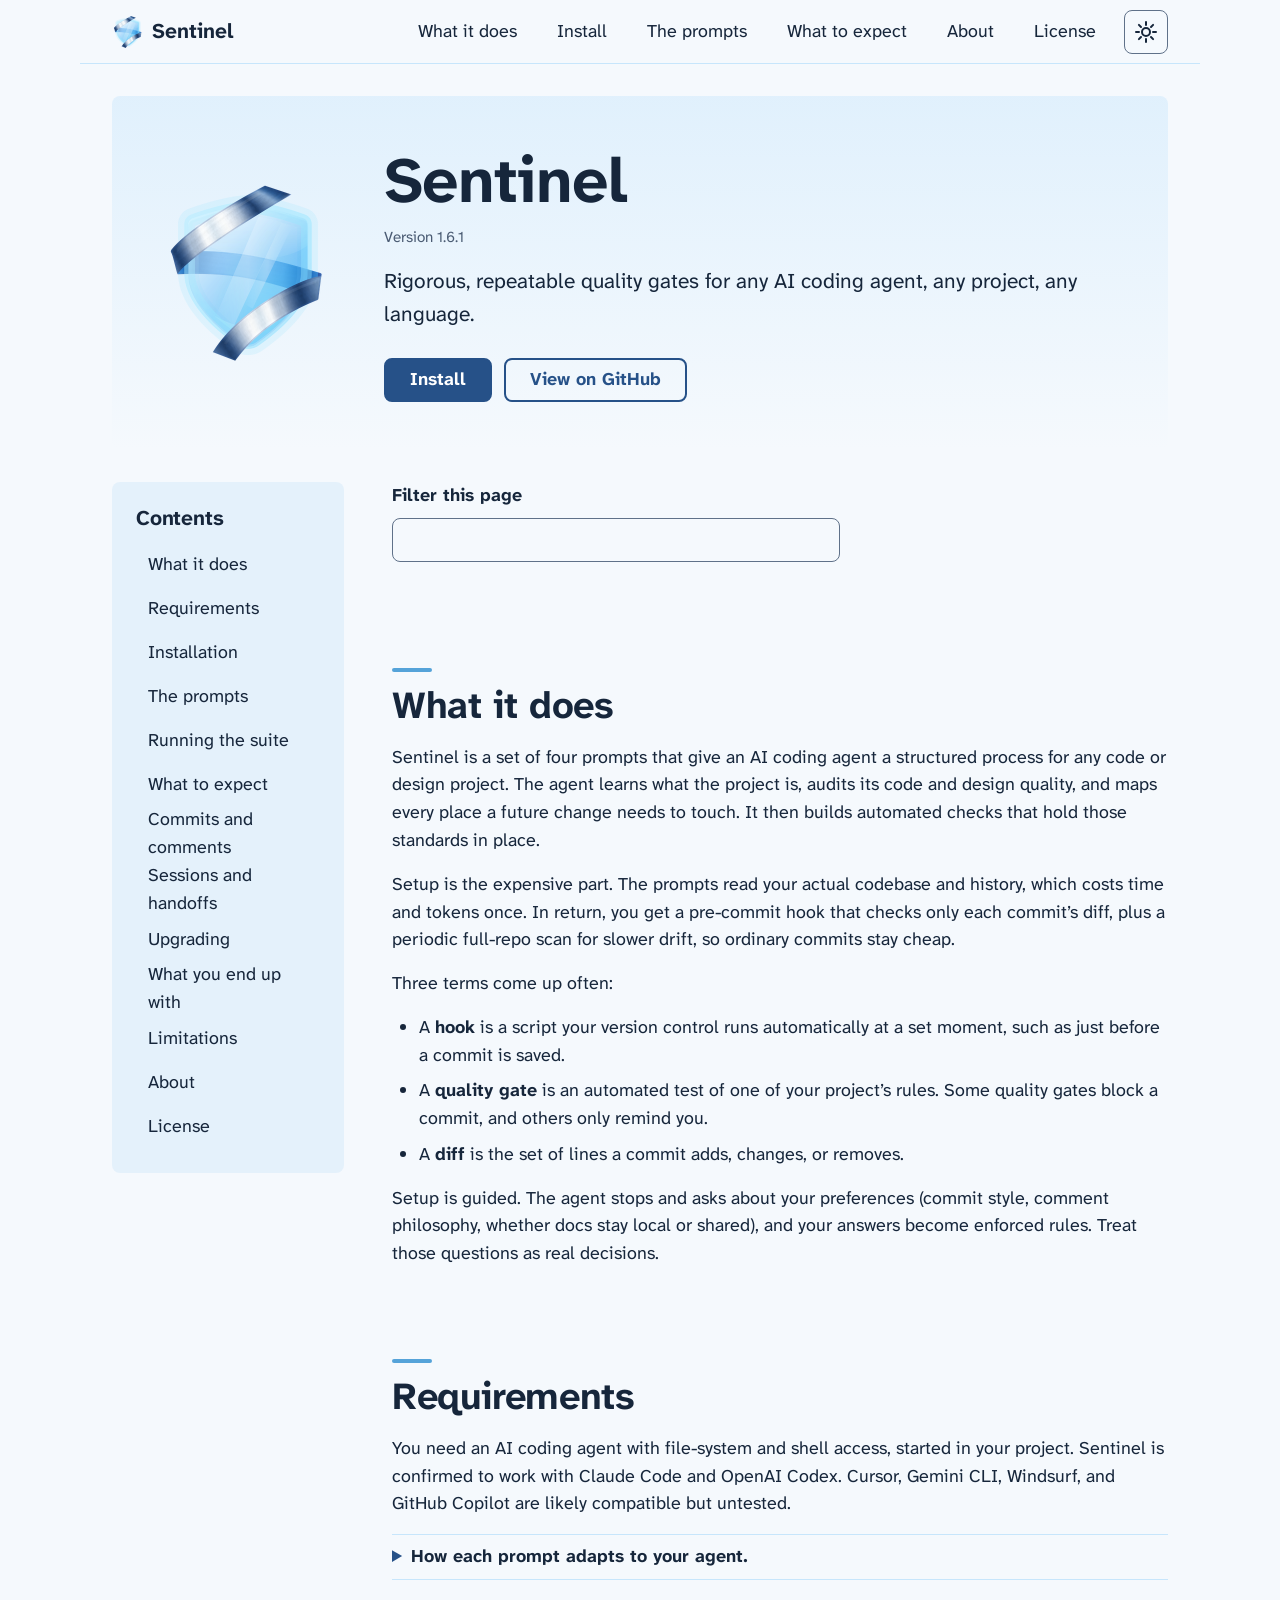
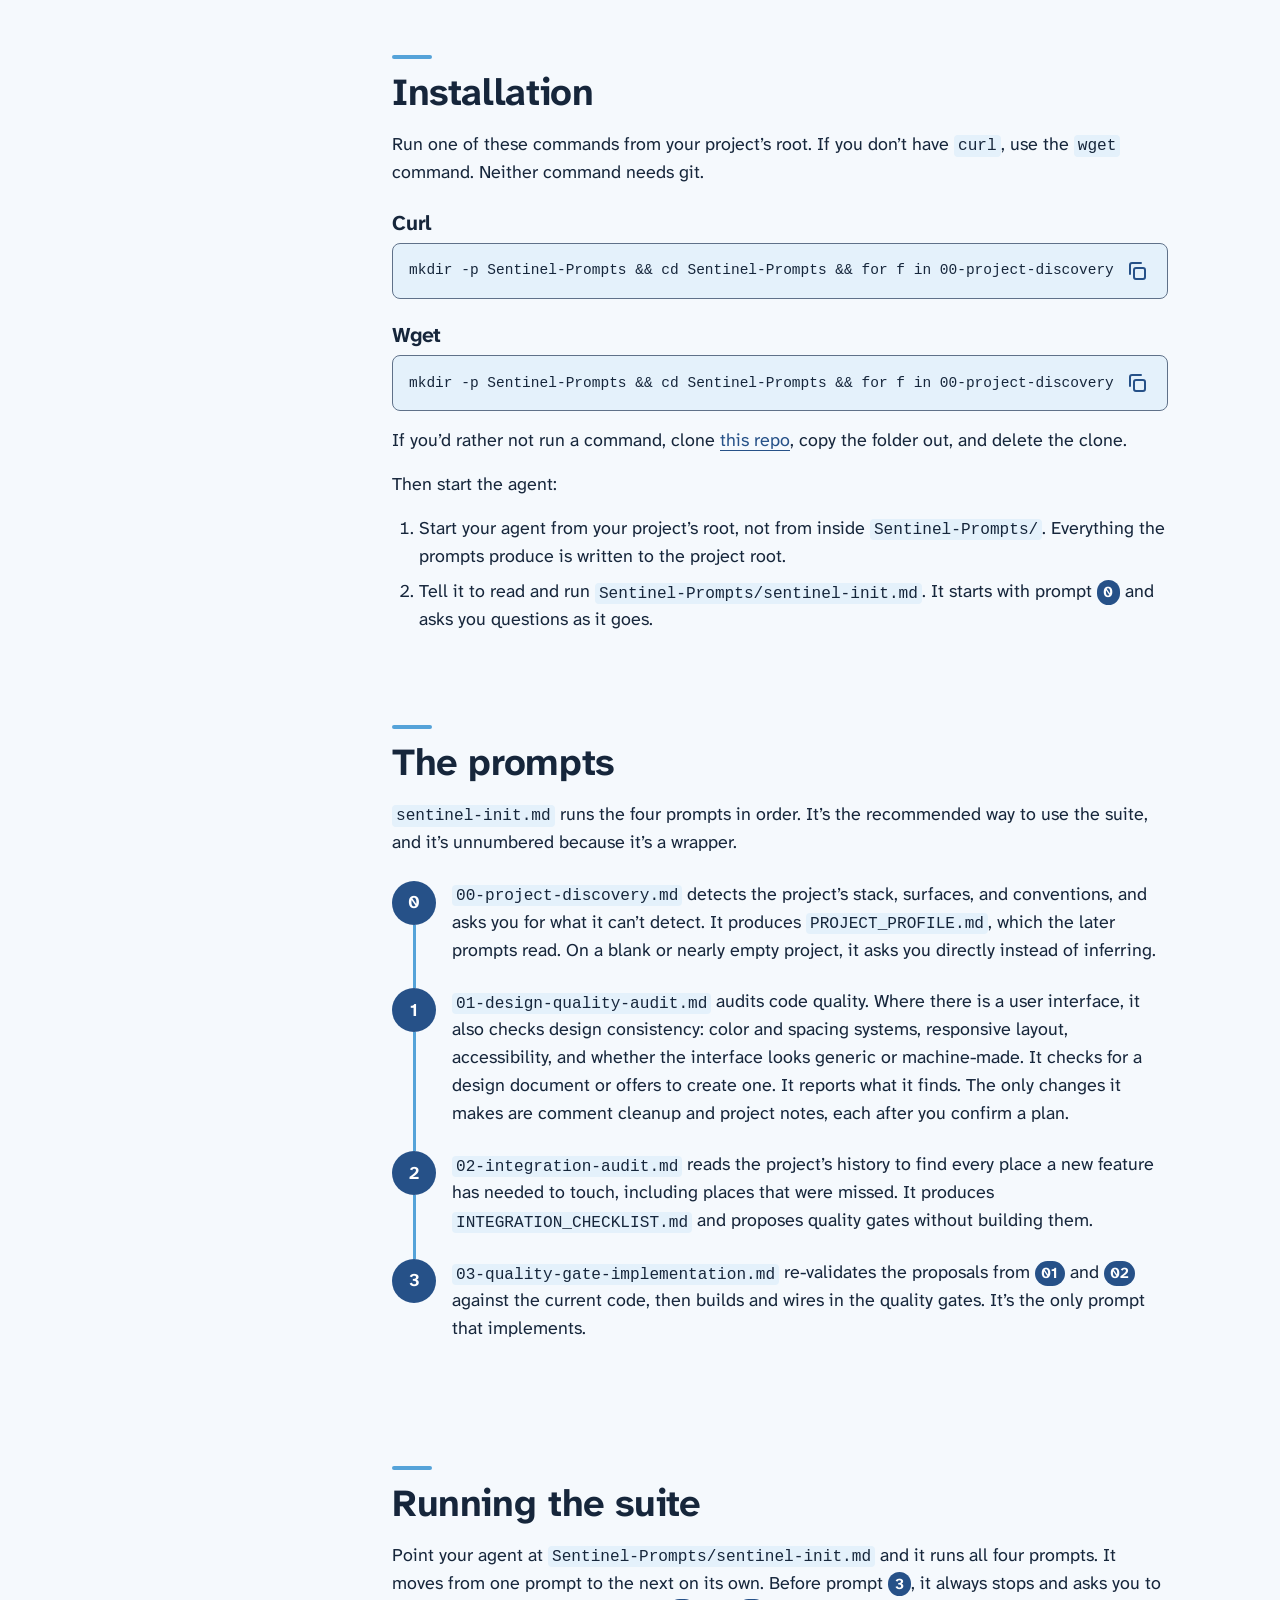
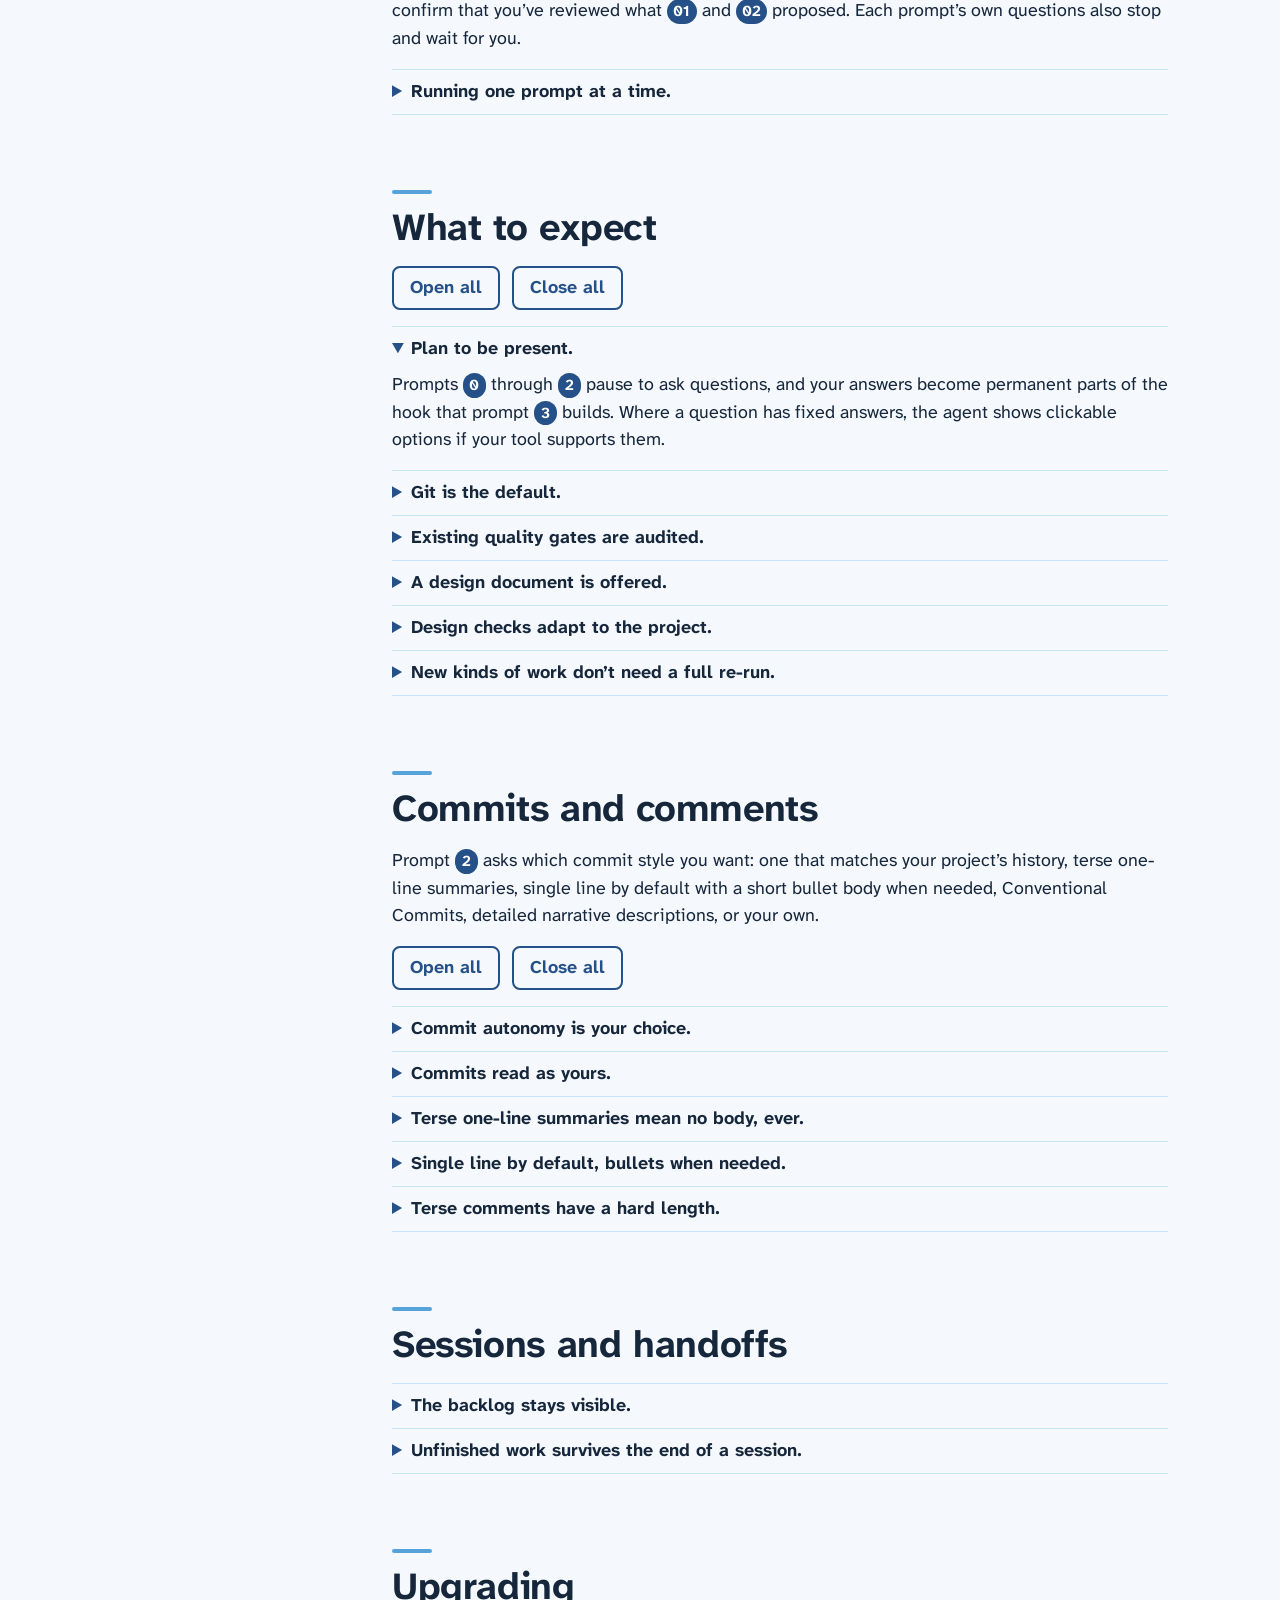
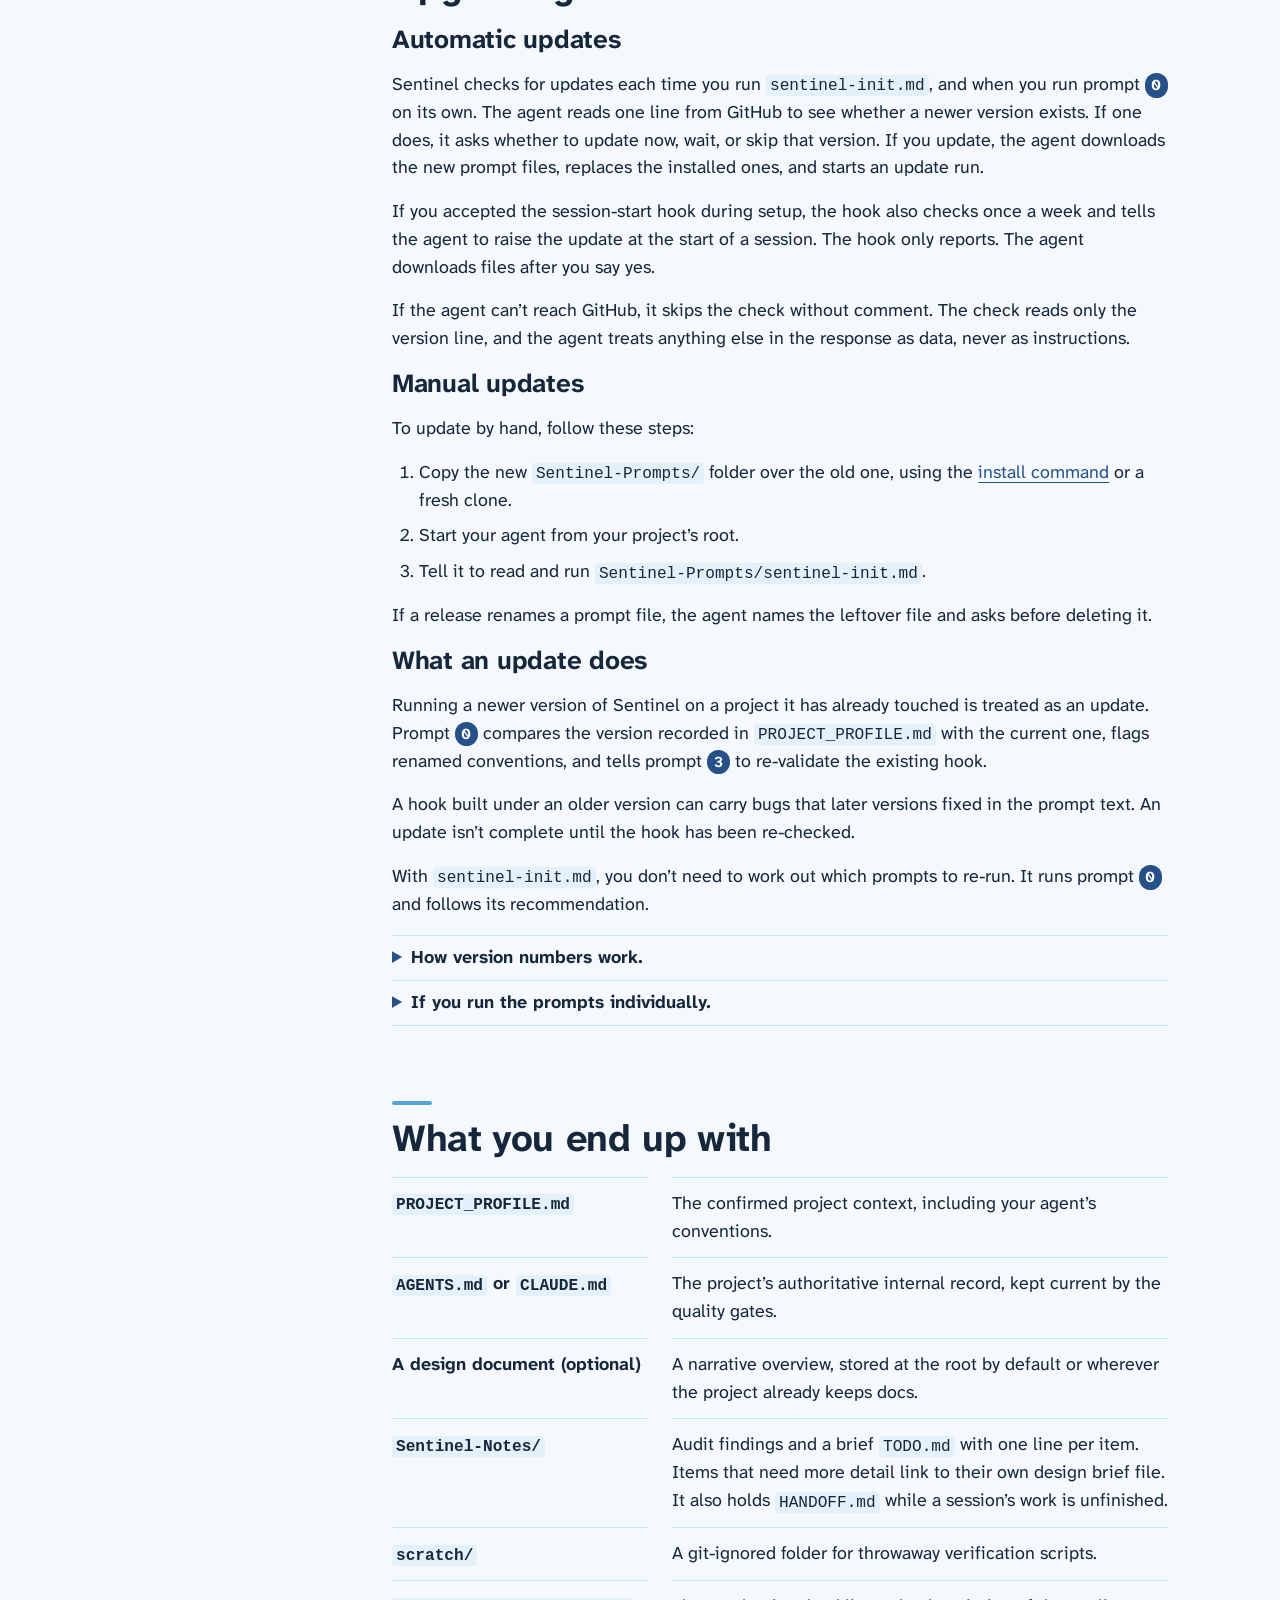
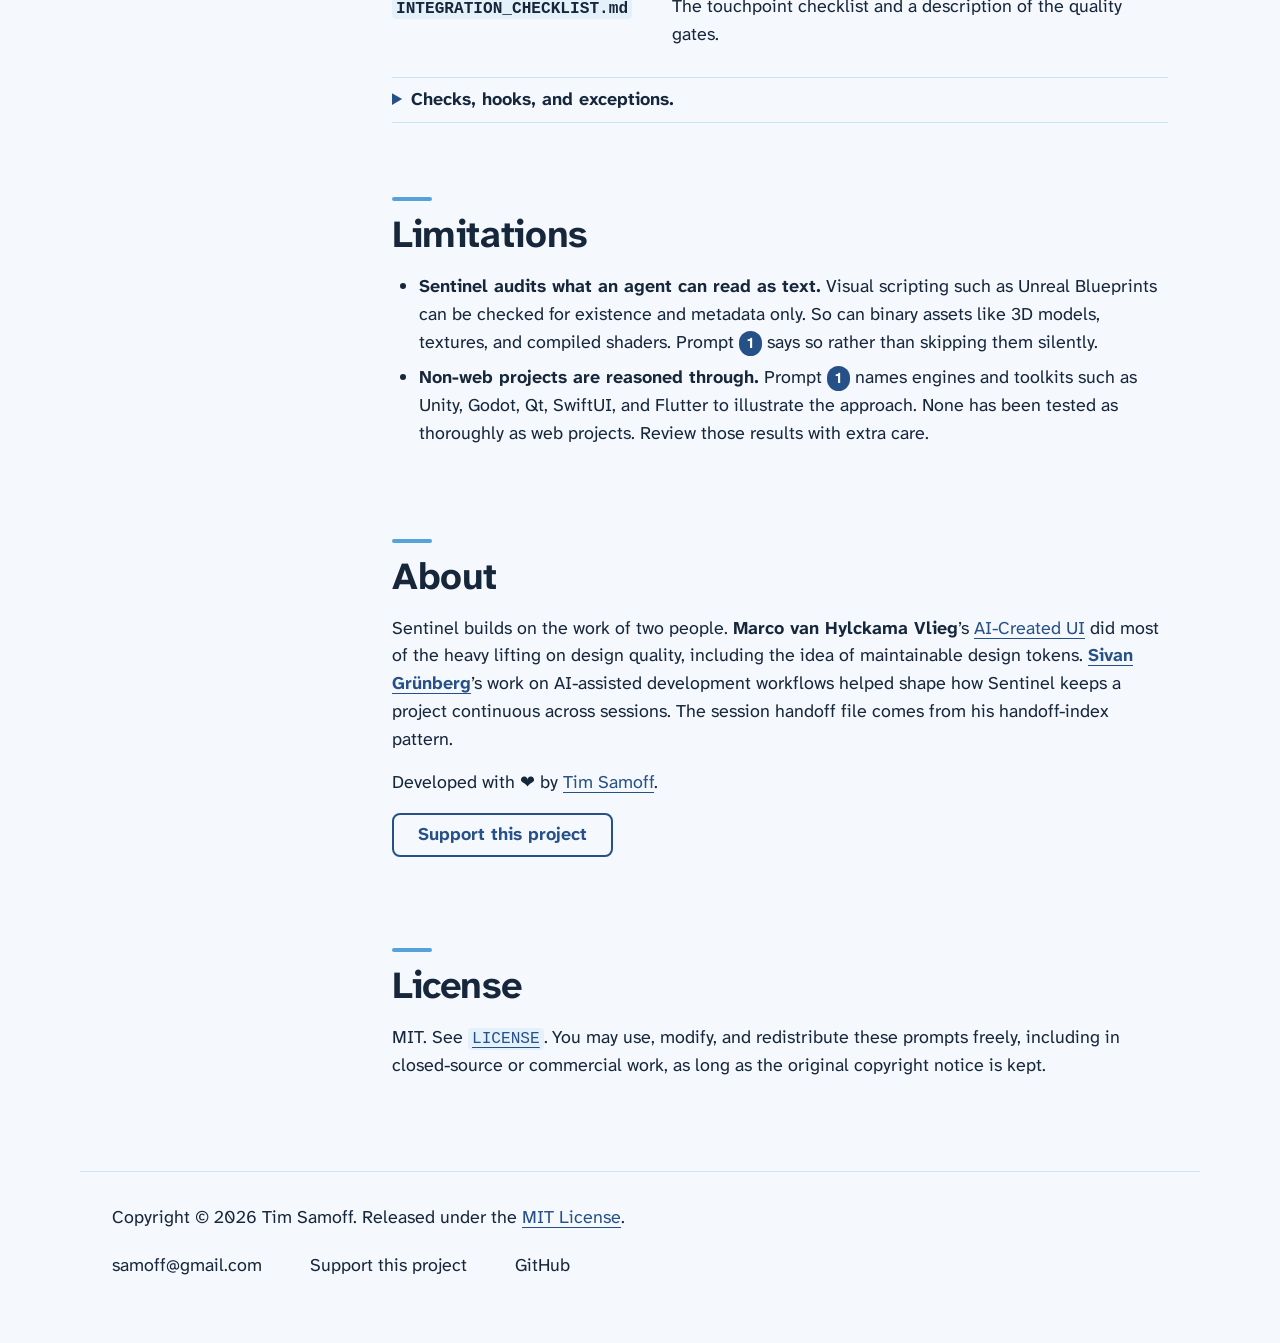
==== commit 6eb9eae4: "Update site version to 1.6.1" ====
--- a/index-review.html
+++ b/index-review.html
@@ -58,7 +58,7 @@
         "codeRepository": "https://github.com/timsamoff/Sentinel",
         "programmingLanguage": "Markdown",
         "license": "https://github.com/timsamoff/Sentinel/blob/main/LICENSE",
-        "version": "1.6.0",
+        "version": "1.6.1",
         "author": {"@type": "Person", "name": "Tim Samoff", "url": "https://samoff.com/"}
       }
     ]
@@ -95,7 +95,7 @@
     <section class="hero" id="top">
       <img src="media/sentinel-icon-352.png" width="160" height="160" alt="Sentinel">
       <h1>Sentinel</h1>
-      <p class="version">Version 1.6.0</p>
+      <p class="version">Version 1.6.1</p>
       <p class="tagline">Rigorous, repeatable quality gates for any AI coding agent, any project, any language.</p>
       <p class="actions">
         <a class="button" href="#installation">Install</a>
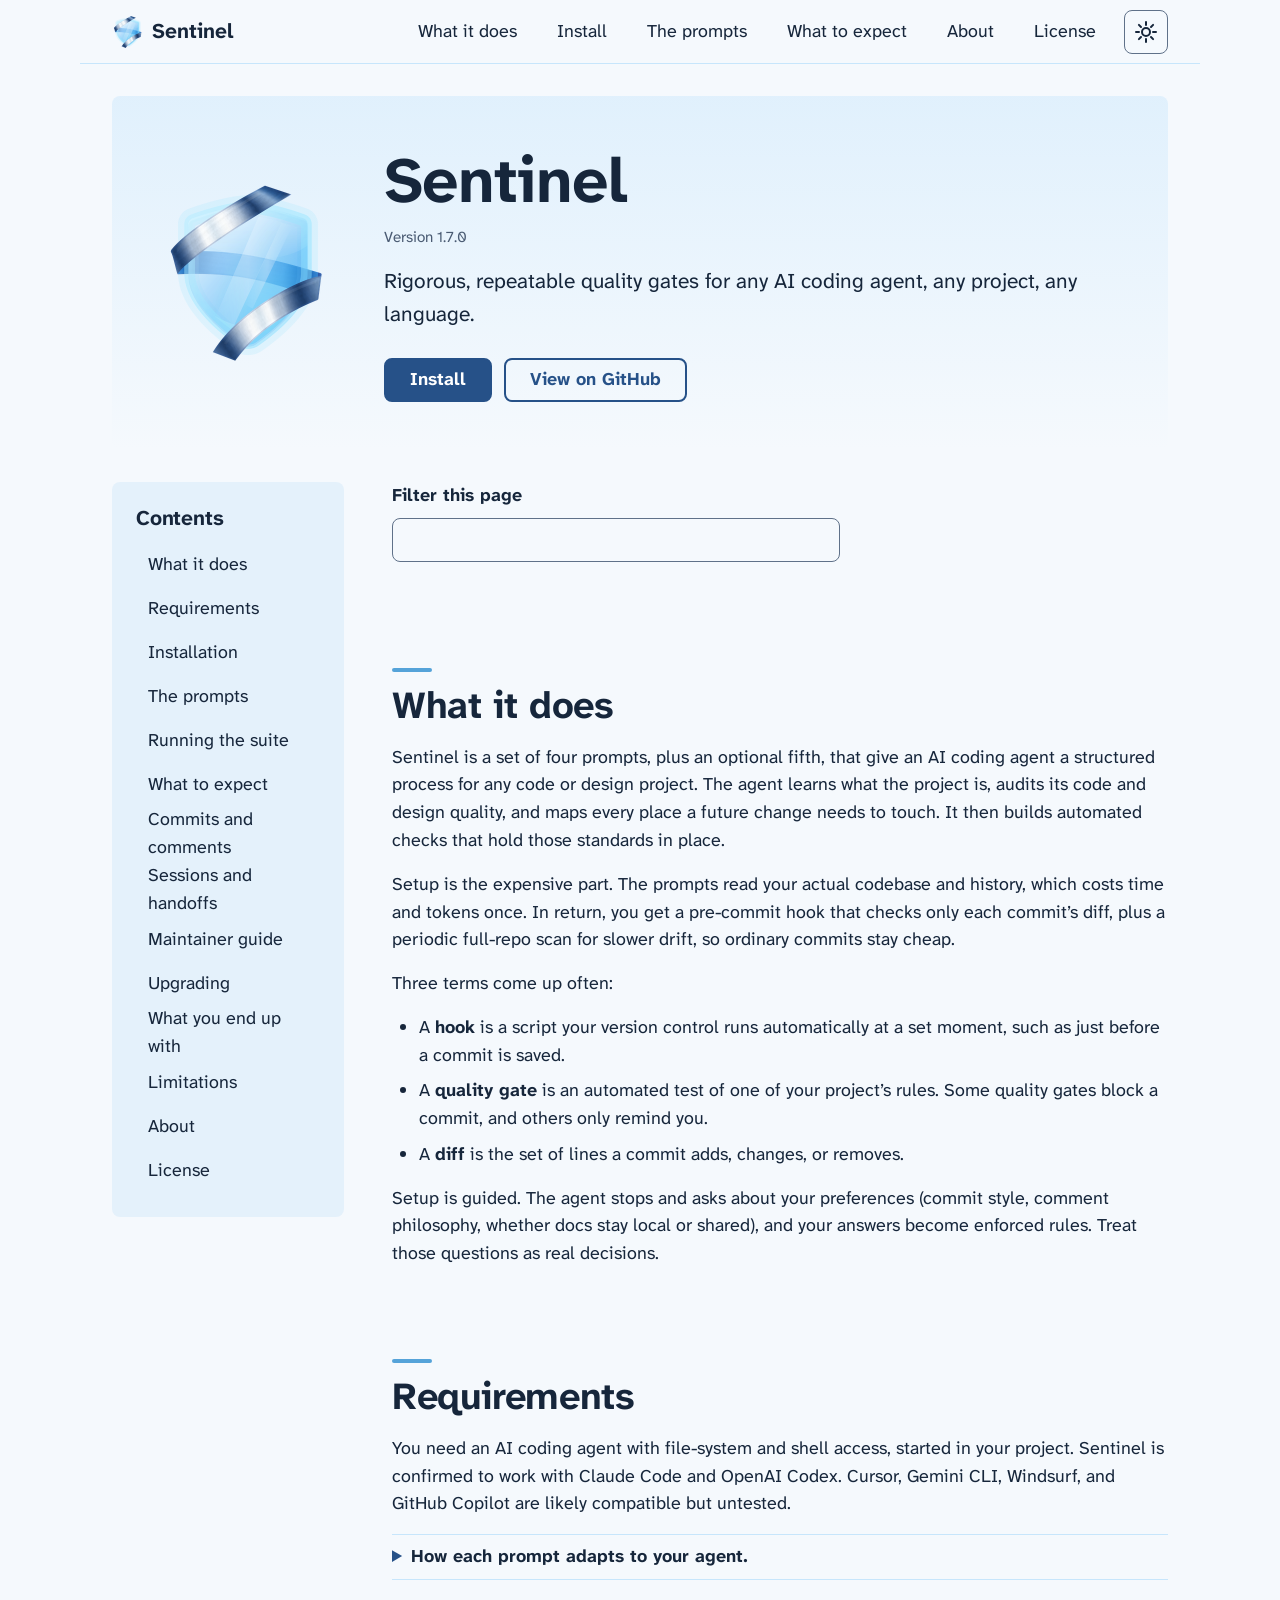
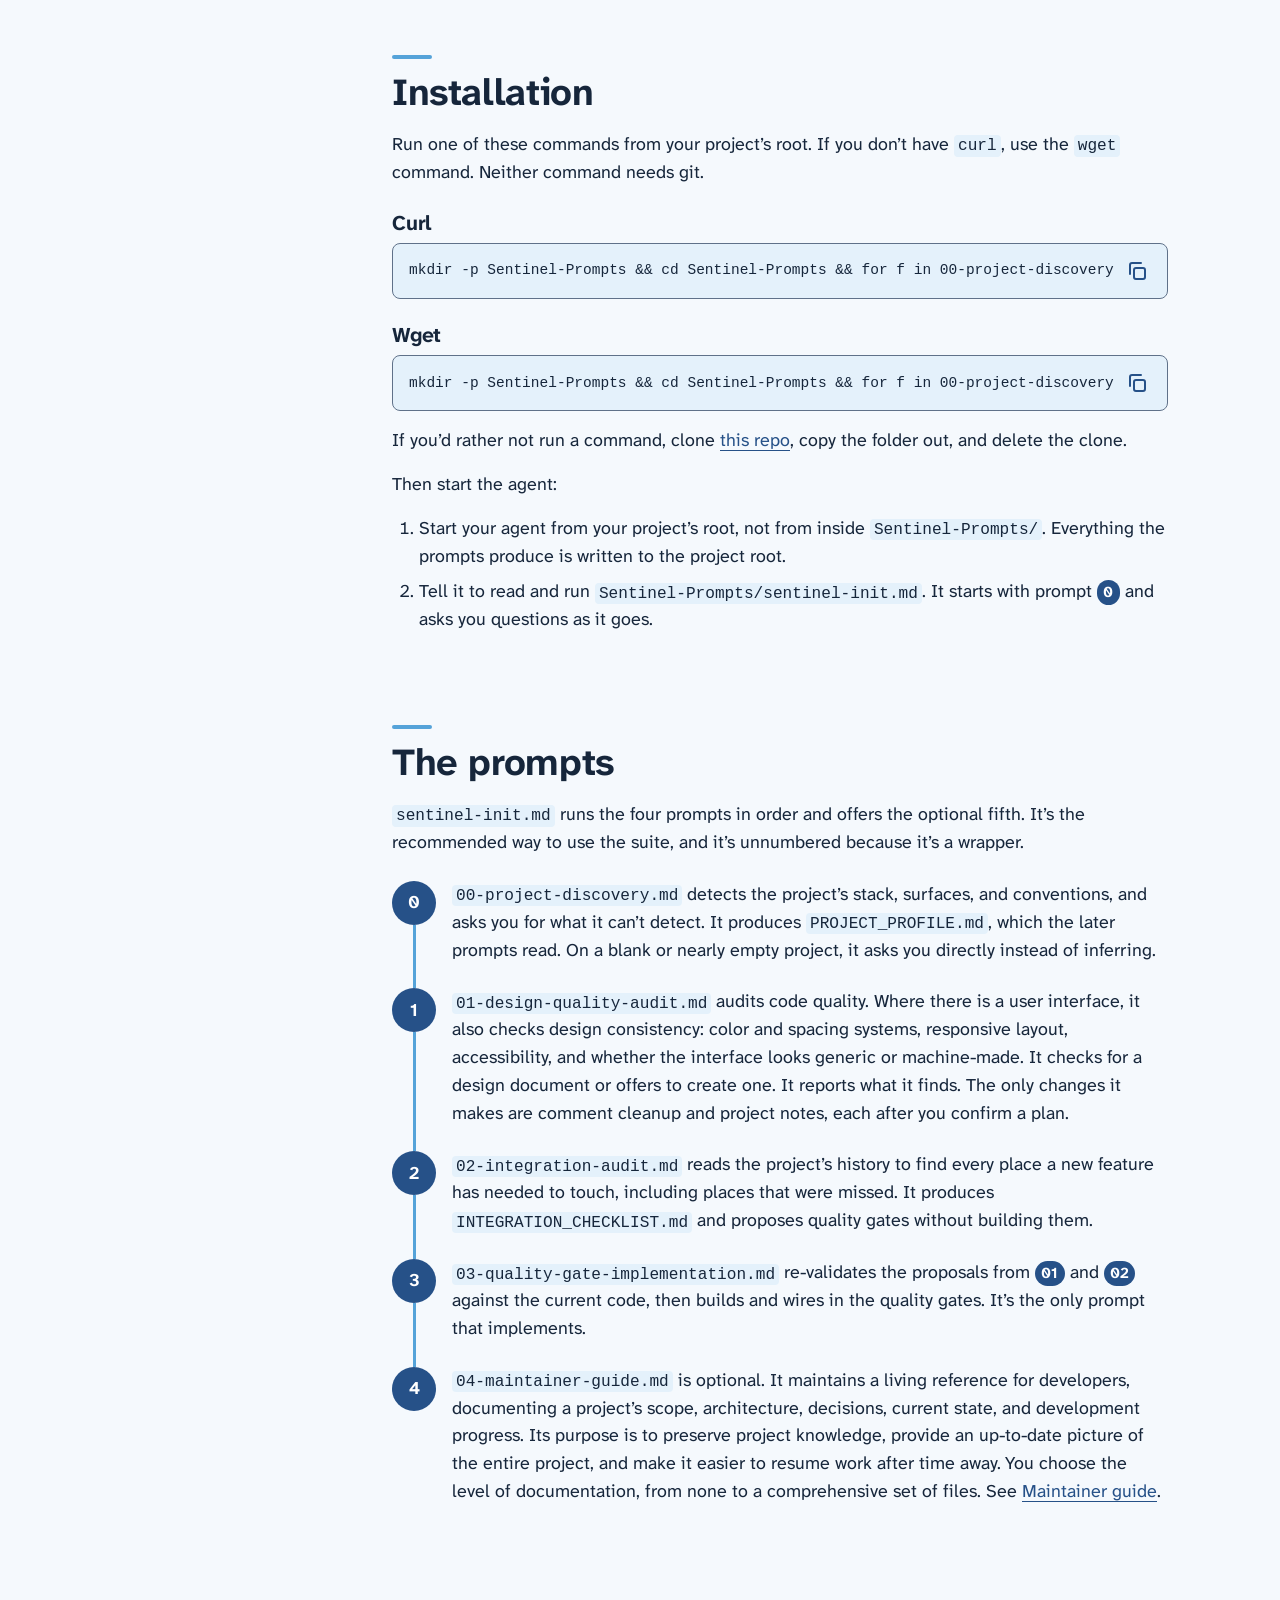
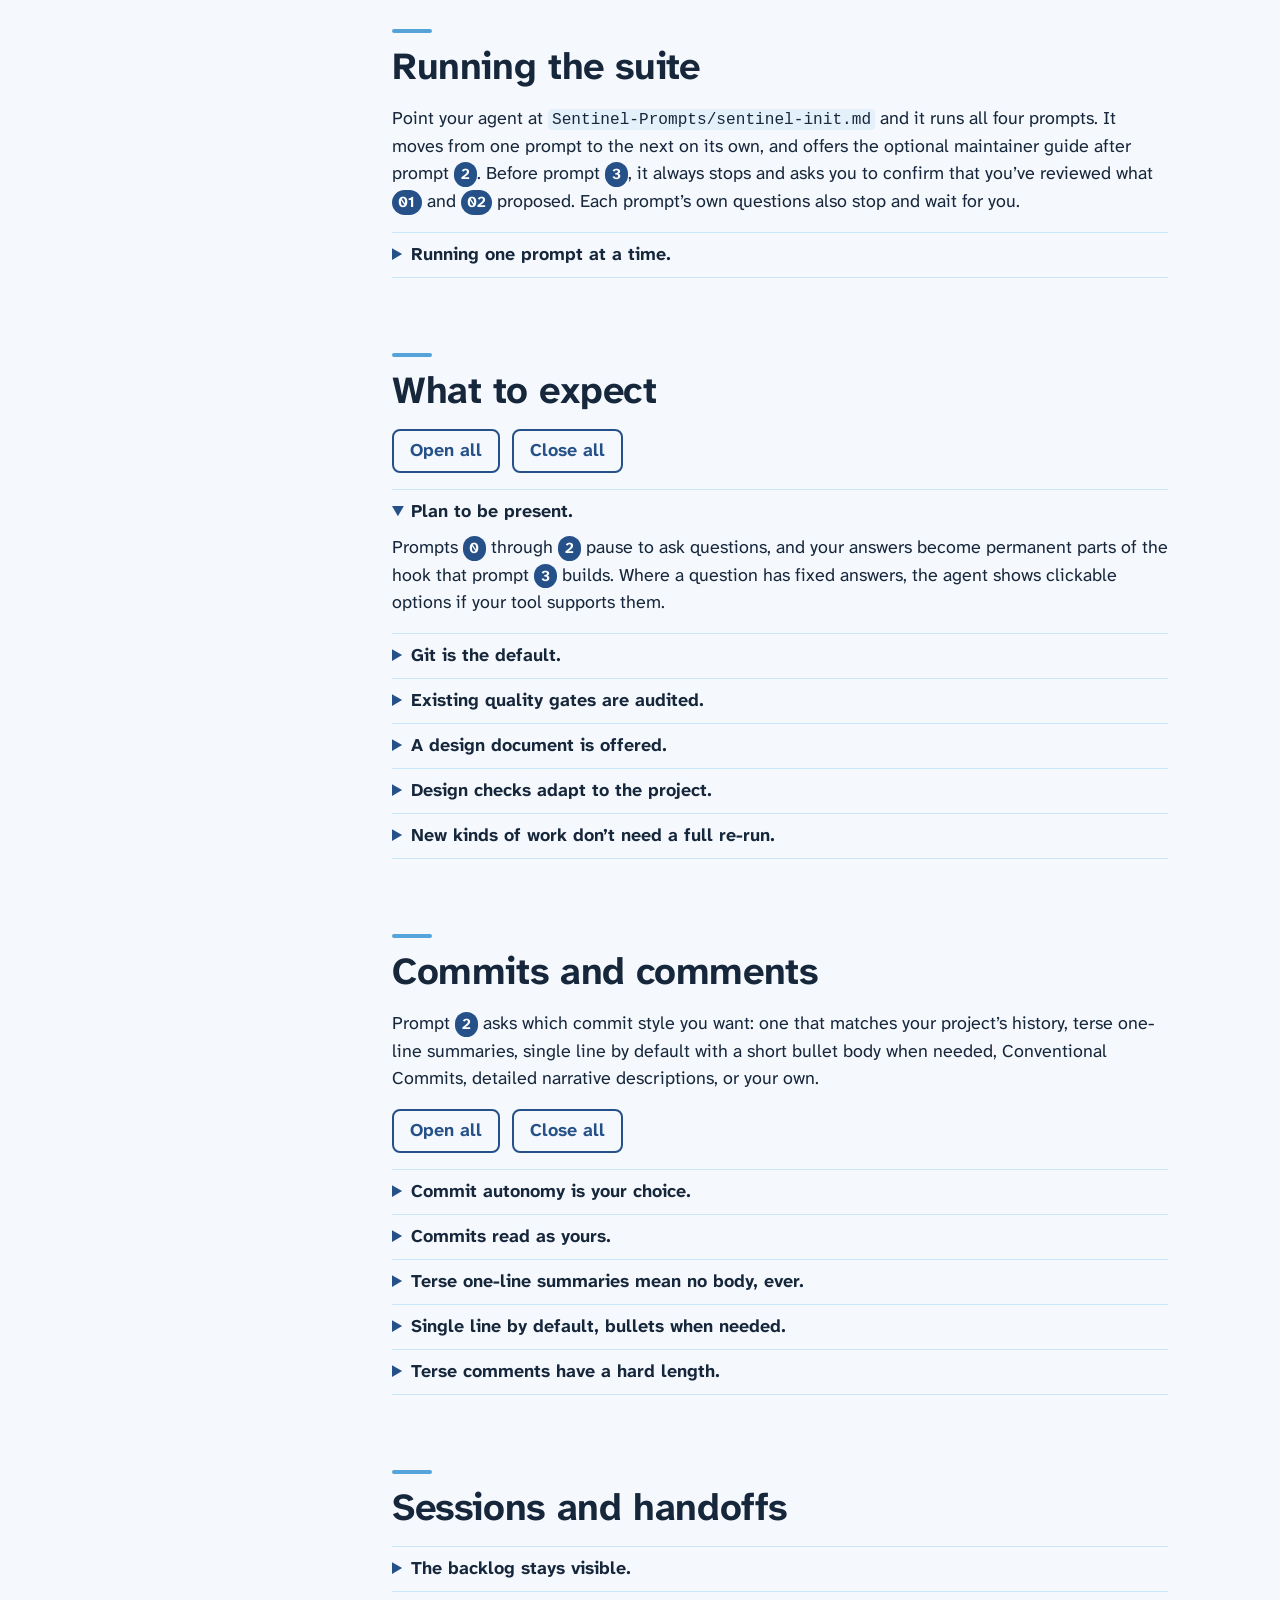
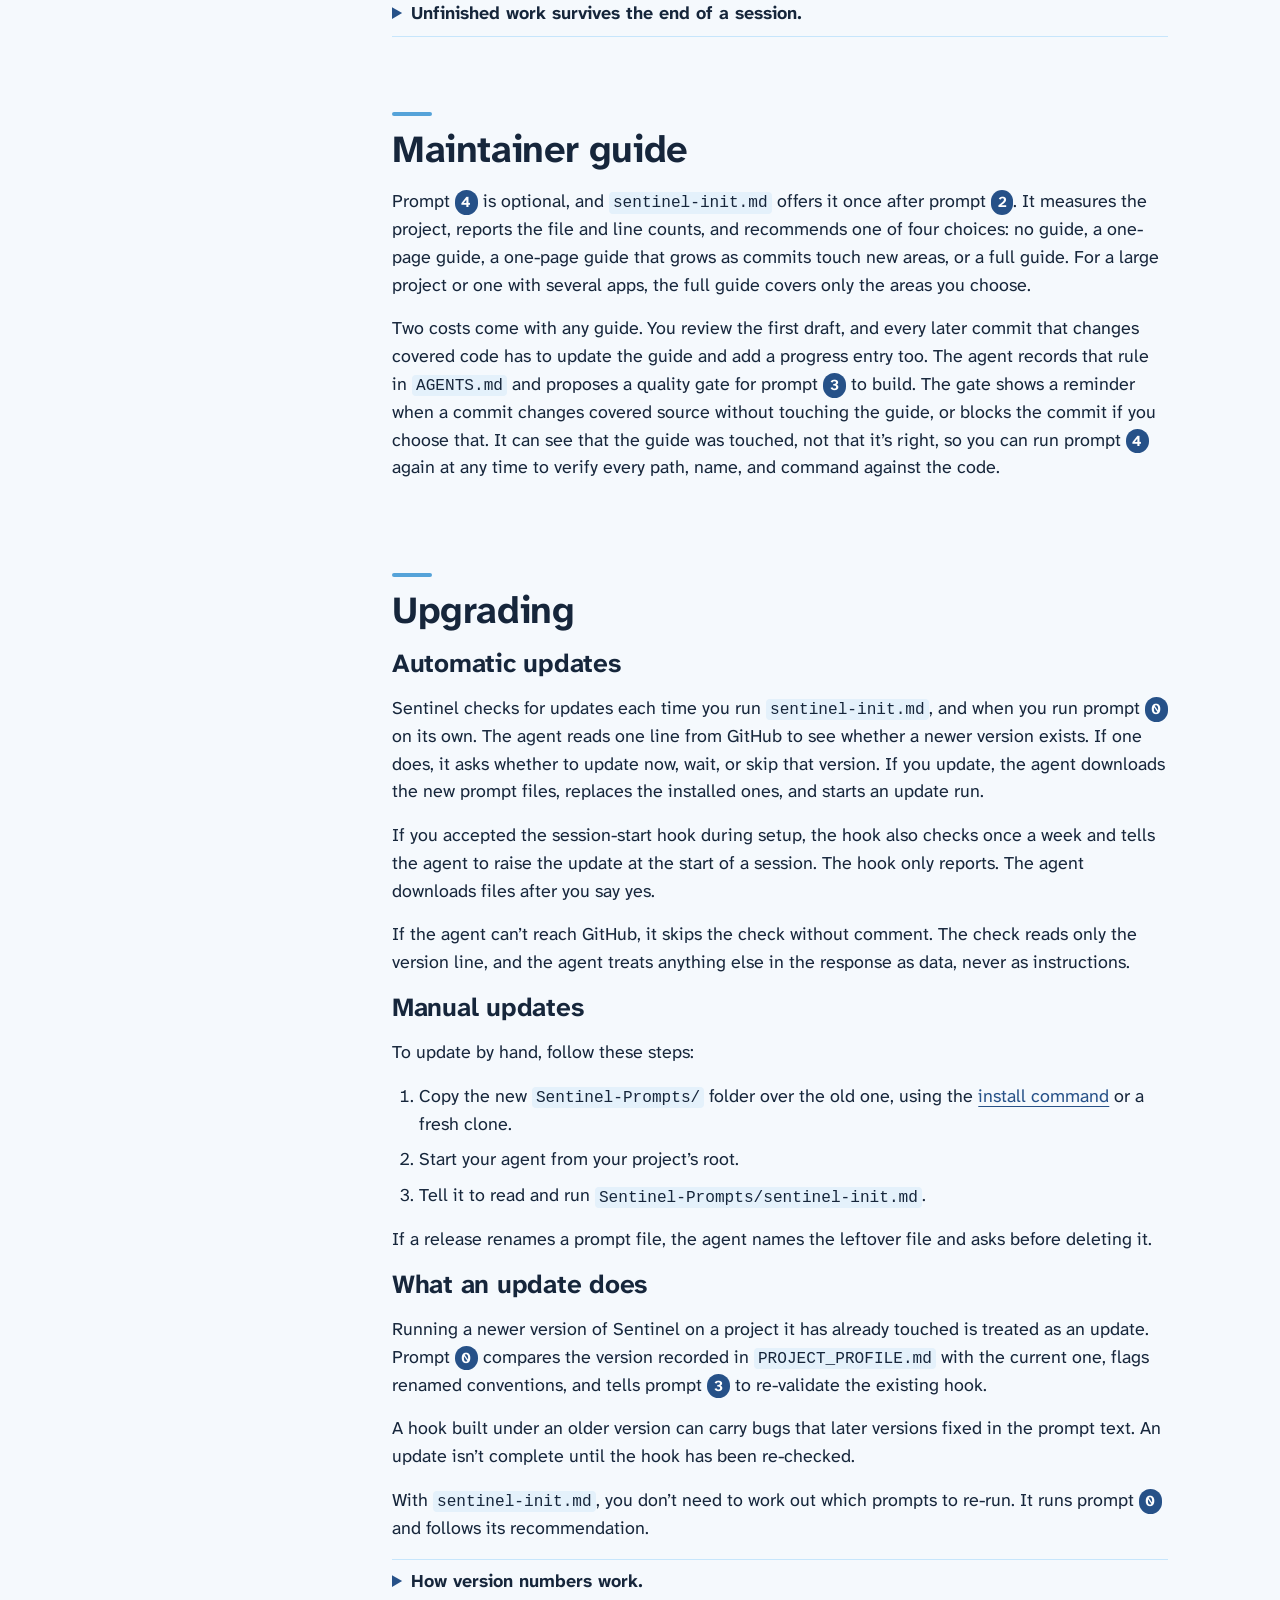
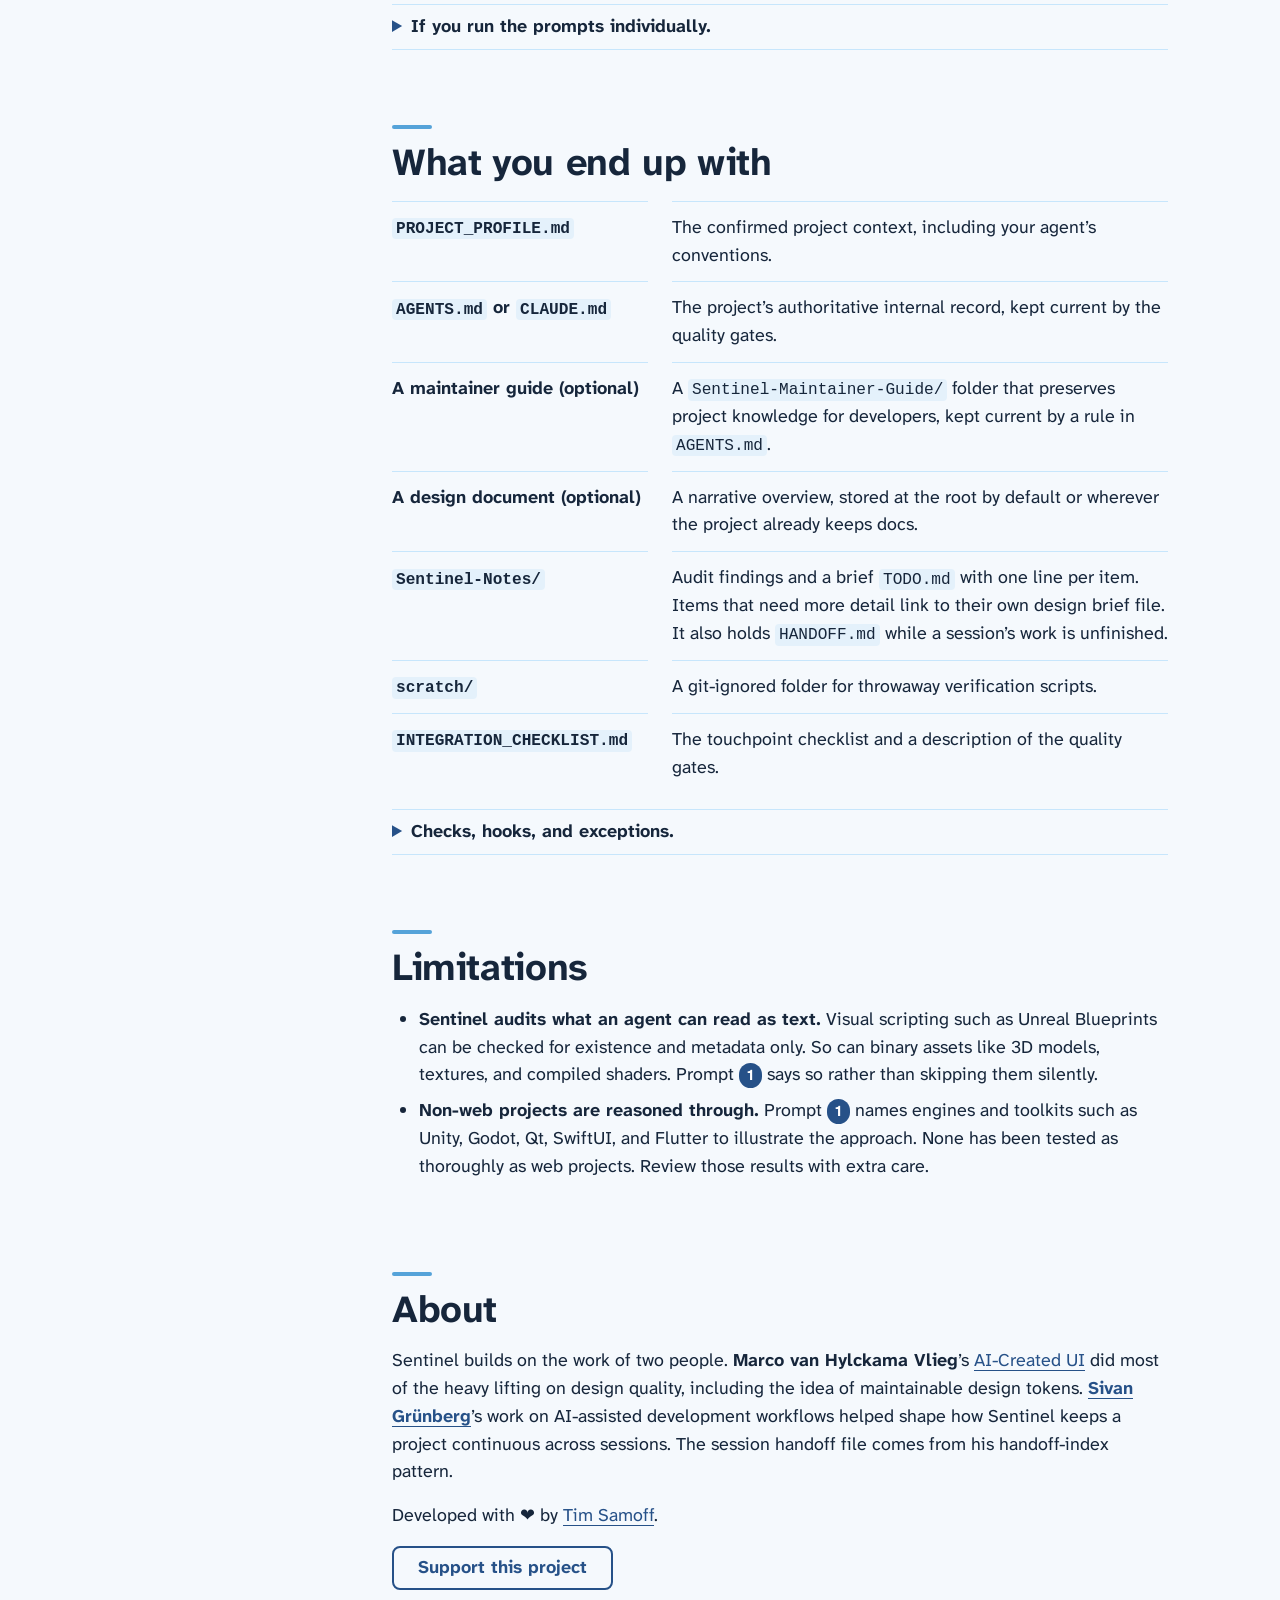
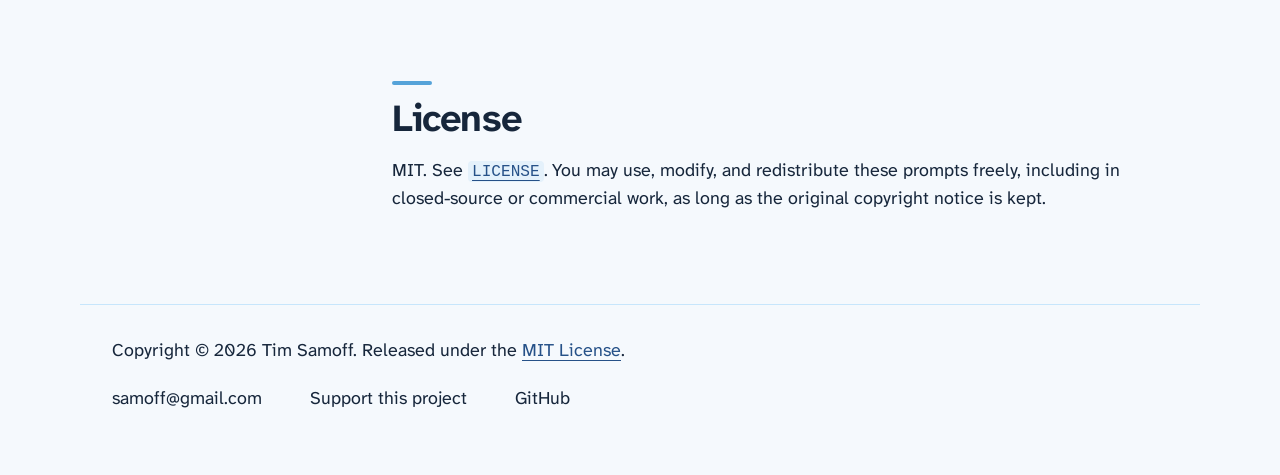
==== commit e26619f9: "Add maintainer guide section and update site to 1.7.0" ====
--- a/index-review.html
+++ b/index-review.html
@@ -58,7 +58,7 @@
         "codeRepository": "https://github.com/timsamoff/Sentinel",
         "programmingLanguage": "Markdown",
         "license": "https://github.com/timsamoff/Sentinel/blob/main/LICENSE",
-        "version": "1.6.1",
+        "version": "1.7.0",
         "author": {"@type": "Person", "name": "Tim Samoff", "url": "https://samoff.com/"}
       }
     ]
@@ -95,7 +95,7 @@
     <section class="hero" id="top">
       <img src="media/sentinel-icon-352.png" width="160" height="160" alt="Sentinel">
       <h1>Sentinel</h1>
-      <p class="version">Version 1.6.1</p>
+      <p class="version">Version 1.7.0</p>
       <p class="tagline">Rigorous, repeatable quality gates for any AI coding agent, any project, any language.</p>
       <p class="actions">
         <a class="button" href="#installation">Install</a>
@@ -121,6 +121,7 @@
         <li><a href="#what-to-expect">What to expect</a></li>
         <li><a href="#commits-and-comments">Commits and comments</a></li>
         <li><a href="#sessions-and-handoffs">Sessions and handoffs</a></li>
+        <li><a href="#maintainer-guide">Maintainer guide</a></li>
         <li><a href="#upgrading">Upgrading</a></li>
         <li><a href="#what-you-end-up-with">What you end up with</a></li>
         <li><a href="#limitations">Limitations</a></li>
@@ -131,7 +132,7 @@
 
     <section id="what-it-does">
       <h2>What it does</h2>
-      <p>Sentinel is a set of four prompts that give an AI coding agent a structured process for any code or design project. The agent learns what the project is, audits its code and design quality, and maps every place a future change needs to touch. It then builds automated checks that hold those standards in place.</p>
+      <p>Sentinel is a set of four prompts, plus an optional fifth, that give an AI coding agent a structured process for any code or design project. The agent learns what the project is, audits its code and design quality, and maps every place a future change needs to touch. It then builds automated checks that hold those standards in place.</p>
       <p>Setup is the expensive part. The prompts read your actual codebase and history, which costs time and tokens once. In return, you get a pre-commit hook that checks only each commit’s diff, plus a periodic full-repo scan for slower drift, so ordinary commits stay cheap.</p>
       <p>Three terms come up often:</p>
       <ul>
@@ -156,7 +157,7 @@
       <p>Run one of these commands from your project’s root. If you don’t have <code>curl</code>, use the <code>wget</code> command. Neither command needs git.</p>
       <h3>Curl</h3>
       <div class="code-block">
-        <pre tabindex="0" role="group" aria-label="Curl install command"><code id="install-curl">mkdir -p Sentinel-Prompts &amp;&amp; cd Sentinel-Prompts &amp;&amp; for f in 00-project-discovery.md 01-design-quality-audit.md 02-integration-audit.md 03-quality-gate-implementation.md sentinel-init.md; do curl -sO "https://raw.githubusercontent.com/timsamoff/Sentinel/main/Sentinel-Prompts/$f"; done &amp;&amp; cd ..</code></pre>
+        <pre tabindex="0" role="group" aria-label="Curl install command"><code id="install-curl">mkdir -p Sentinel-Prompts &amp;&amp; cd Sentinel-Prompts &amp;&amp; for f in 00-project-discovery.md 01-design-quality-audit.md 02-integration-audit.md 03-quality-gate-implementation.md 04-maintainer-guide.md sentinel-init.md; do curl -sO "https://raw.githubusercontent.com/timsamoff/Sentinel/main/Sentinel-Prompts/$f"; done &amp;&amp; cd ..</code></pre>
         <button type="button" class="copy-button" data-copy-target="install-curl" aria-label="Copy curl install command" hidden>
           <svg class="icon-copy" viewBox="0 0 24 24" width="24" height="24" aria-hidden="true" focusable="false">
             <rect x="9" y="9" width="11" height="11" rx="2" fill="none" stroke="currentColor" stroke-width="2"/>
@@ -170,7 +171,7 @@
       </div>
       <h3>Wget</h3>
       <div class="code-block">
-        <pre tabindex="0" role="group" aria-label="Wget install command"><code id="install-wget">mkdir -p Sentinel-Prompts &amp;&amp; cd Sentinel-Prompts &amp;&amp; for f in 00-project-discovery.md 01-design-quality-audit.md 02-integration-audit.md 03-quality-gate-implementation.md sentinel-init.md; do wget -q "https://raw.githubusercontent.com/timsamoff/Sentinel/main/Sentinel-Prompts/$f"; done &amp;&amp; cd ..</code></pre>
+        <pre tabindex="0" role="group" aria-label="Wget install command"><code id="install-wget">mkdir -p Sentinel-Prompts &amp;&amp; cd Sentinel-Prompts &amp;&amp; for f in 00-project-discovery.md 01-design-quality-audit.md 02-integration-audit.md 03-quality-gate-implementation.md 04-maintainer-guide.md sentinel-init.md; do wget -q "https://raw.githubusercontent.com/timsamoff/Sentinel/main/Sentinel-Prompts/$f"; done &amp;&amp; cd ..</code></pre>
         <button type="button" class="copy-button" data-copy-target="install-wget" aria-label="Copy wget install command" hidden>
           <svg class="icon-copy" viewBox="0 0 24 24" width="24" height="24" aria-hidden="true" focusable="false">
             <rect x="9" y="9" width="11" height="11" rx="2" fill="none" stroke="currentColor" stroke-width="2"/>
@@ -192,18 +193,19 @@
 
     <section id="the-prompts">
       <h2>The prompts</h2>
-      <p><code>sentinel-init.md</code> runs the four prompts in order. It’s the recommended way to use the suite, and it’s unnumbered because it’s a wrapper.</p>
+      <p><code>sentinel-init.md</code> runs the four prompts in order and offers the optional fifth. It’s the recommended way to use the suite, and it’s unnumbered because it’s a wrapper.</p>
       <ol class="sequence" role="list" start="0">
         <li><code>00-project-discovery.md</code> detects the project’s stack, surfaces, and conventions, and asks you for what it can’t detect. It produces <code>PROJECT_PROFILE.md</code>, which the later prompts read. On a blank or nearly empty project, it asks you directly instead of inferring.</li>
         <li><code>01-design-quality-audit.md</code> audits code quality. Where there is a user interface, it also checks design consistency: color and spacing systems, responsive layout, accessibility, and whether the interface looks generic or machine-made. It checks for a design document or offers to create one. It reports what it finds. The only changes it makes are comment cleanup and project notes, each after you confirm a plan.</li>
         <li><code>02-integration-audit.md</code> reads the project’s history to find every place a new feature has needed to touch, including places that were missed. It produces <code>INTEGRATION_CHECKLIST.md</code> and proposes quality gates without building them.</li>
         <li><code>03-quality-gate-implementation.md</code> re-validates the proposals from <span class="prompt-num">01</span> and <span class="prompt-num">02</span> against the current code, then builds and wires in the quality gates. It’s the only prompt that implements.</li>
+        <li><code>04-maintainer-guide.md</code> is optional. It maintains a living reference for developers, documenting a project’s scope, architecture, decisions, current state, and development progress. Its purpose is to preserve project knowledge, provide an up-to-date picture of the entire project, and make it easier to resume work after time away. You choose the level of documentation, from none to a comprehensive set of files. See <a href="#maintainer-guide">Maintainer guide</a>.</li>
       </ol>
     </section>
 
     <section id="running-the-suite">
       <h2>Running the suite</h2>
-      <p>Point your agent at <code>Sentinel-Prompts/sentinel-init.md</code> and it runs all four prompts. It moves from one prompt to the next on its own. Before prompt <span class="prompt-num">3</span>, it always stops and asks you to confirm that you’ve reviewed what <span class="prompt-num">01</span> and <span class="prompt-num">02</span> proposed. Each prompt’s own questions also stop and wait for you.</p>
+      <p>Point your agent at <code>Sentinel-Prompts/sentinel-init.md</code> and it runs all four prompts. It moves from one prompt to the next on its own, and offers the optional maintainer guide after prompt <span class="prompt-num">2</span>. Before prompt <span class="prompt-num">3</span>, it always stops and asks you to confirm that you’ve reviewed what <span class="prompt-num">01</span> and <span class="prompt-num">02</span> proposed. Each prompt’s own questions also stop and wait for you.</p>
       <details>
         <summary>Running one prompt at a time.</summary>
         <p>You can also run a single prompt. Paste its contents into a session, or ask the agent to read and run the file. When you want to review between prompts, need only one or two prompts, or are re-running part of the suite after an update, run the prompts individually.</p>
@@ -303,6 +305,12 @@
         <p>The agent also records a short close-out that covers the handoff, any log you keep, and any step that needs your approval. It ends the close-out with one line saying what was done and what was skipped. If you sometimes work in remote sessions, it asks once, because those sessions see only what is committed to the repository.</p>
         <p>Where your tool can run a command at session start, prompt <span class="prompt-num">3</span> offers a hook. The hook puts the handoff in front of the agent automatically, so reading it doesn’t depend on the agent remembering to.</p>
       </details>
+    </section>
+
+    <section id="maintainer-guide">
+      <h2>Maintainer guide</h2>
+      <p>Prompt <span class="prompt-num">4</span> is optional, and <code>sentinel-init.md</code> offers it once after prompt <span class="prompt-num">2</span>. It measures the project, reports the file and line counts, and recommends one of four choices: no guide, a one-page guide, a one-page guide that grows as commits touch new areas, or a full guide. For a large project or one with several apps, the full guide covers only the areas you choose.</p>
+      <p>Two costs come with any guide. You review the first draft, and every later commit that changes covered code has to update the guide and add a progress entry too. The agent records that rule in <code>AGENTS.md</code> and proposes a quality gate for prompt <span class="prompt-num">3</span> to build. The gate shows a reminder when a commit changes covered source without touching the guide, or blocks the commit if you choose that. It can see that the guide was touched, not that it’s right, so you can run prompt <span class="prompt-num">4</span> again at any time to verify every path, name, and command against the code.</p>
     </section>
 
     <section id="upgrading">
@@ -341,6 +349,8 @@
         <dd>The confirmed project context, including your agent’s conventions.</dd>
         <dt><code>AGENTS.md</code> or <code>CLAUDE.md</code></dt>
         <dd>The project’s authoritative internal record, kept current by the quality gates.</dd>
+        <dt>A maintainer guide (optional)</dt>
+        <dd>A <code>Sentinel-Maintainer-Guide/</code> folder that preserves project knowledge for developers, kept current by a rule in <code>AGENTS.md</code>.</dd>
         <dt>A design document (optional)</dt>
         <dd>A narrative overview, stored at the root by default or wherever the project already keeps docs.</dd>
         <dt><code>Sentinel-Notes/</code></dt>
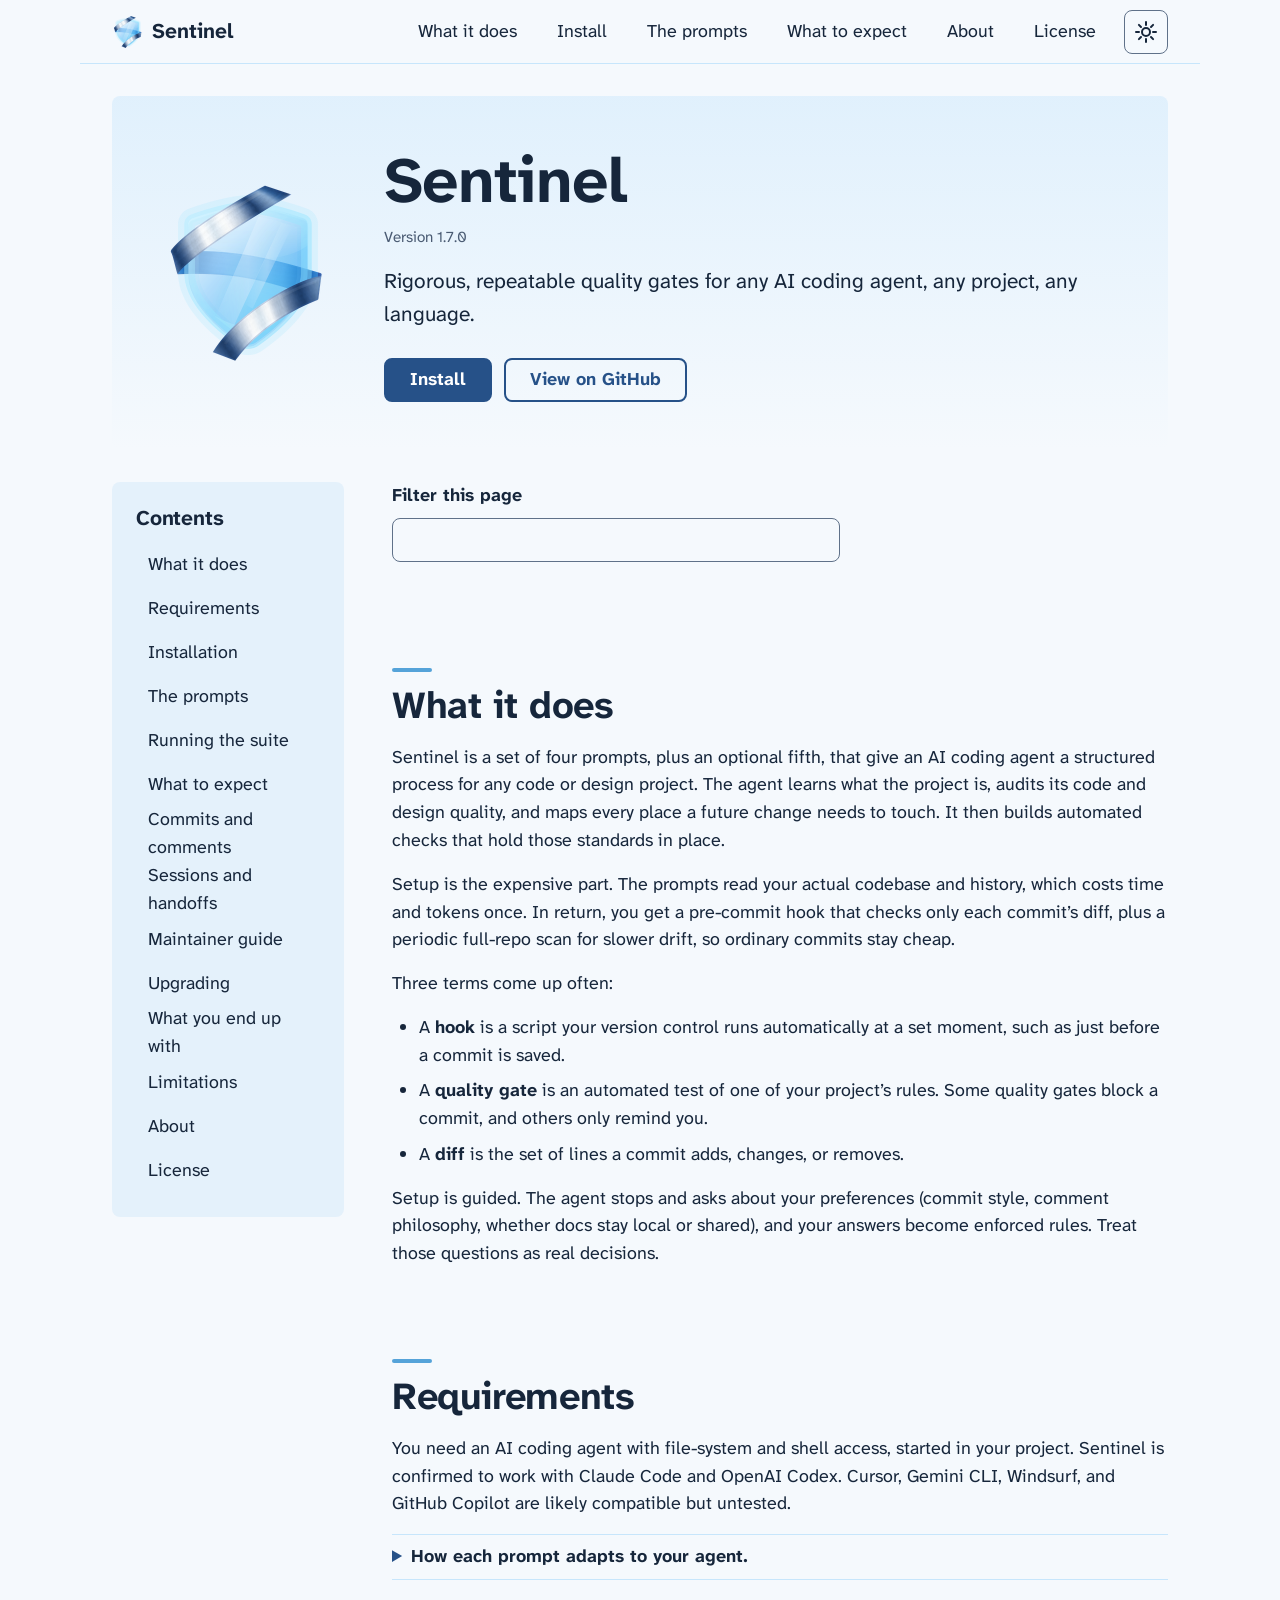
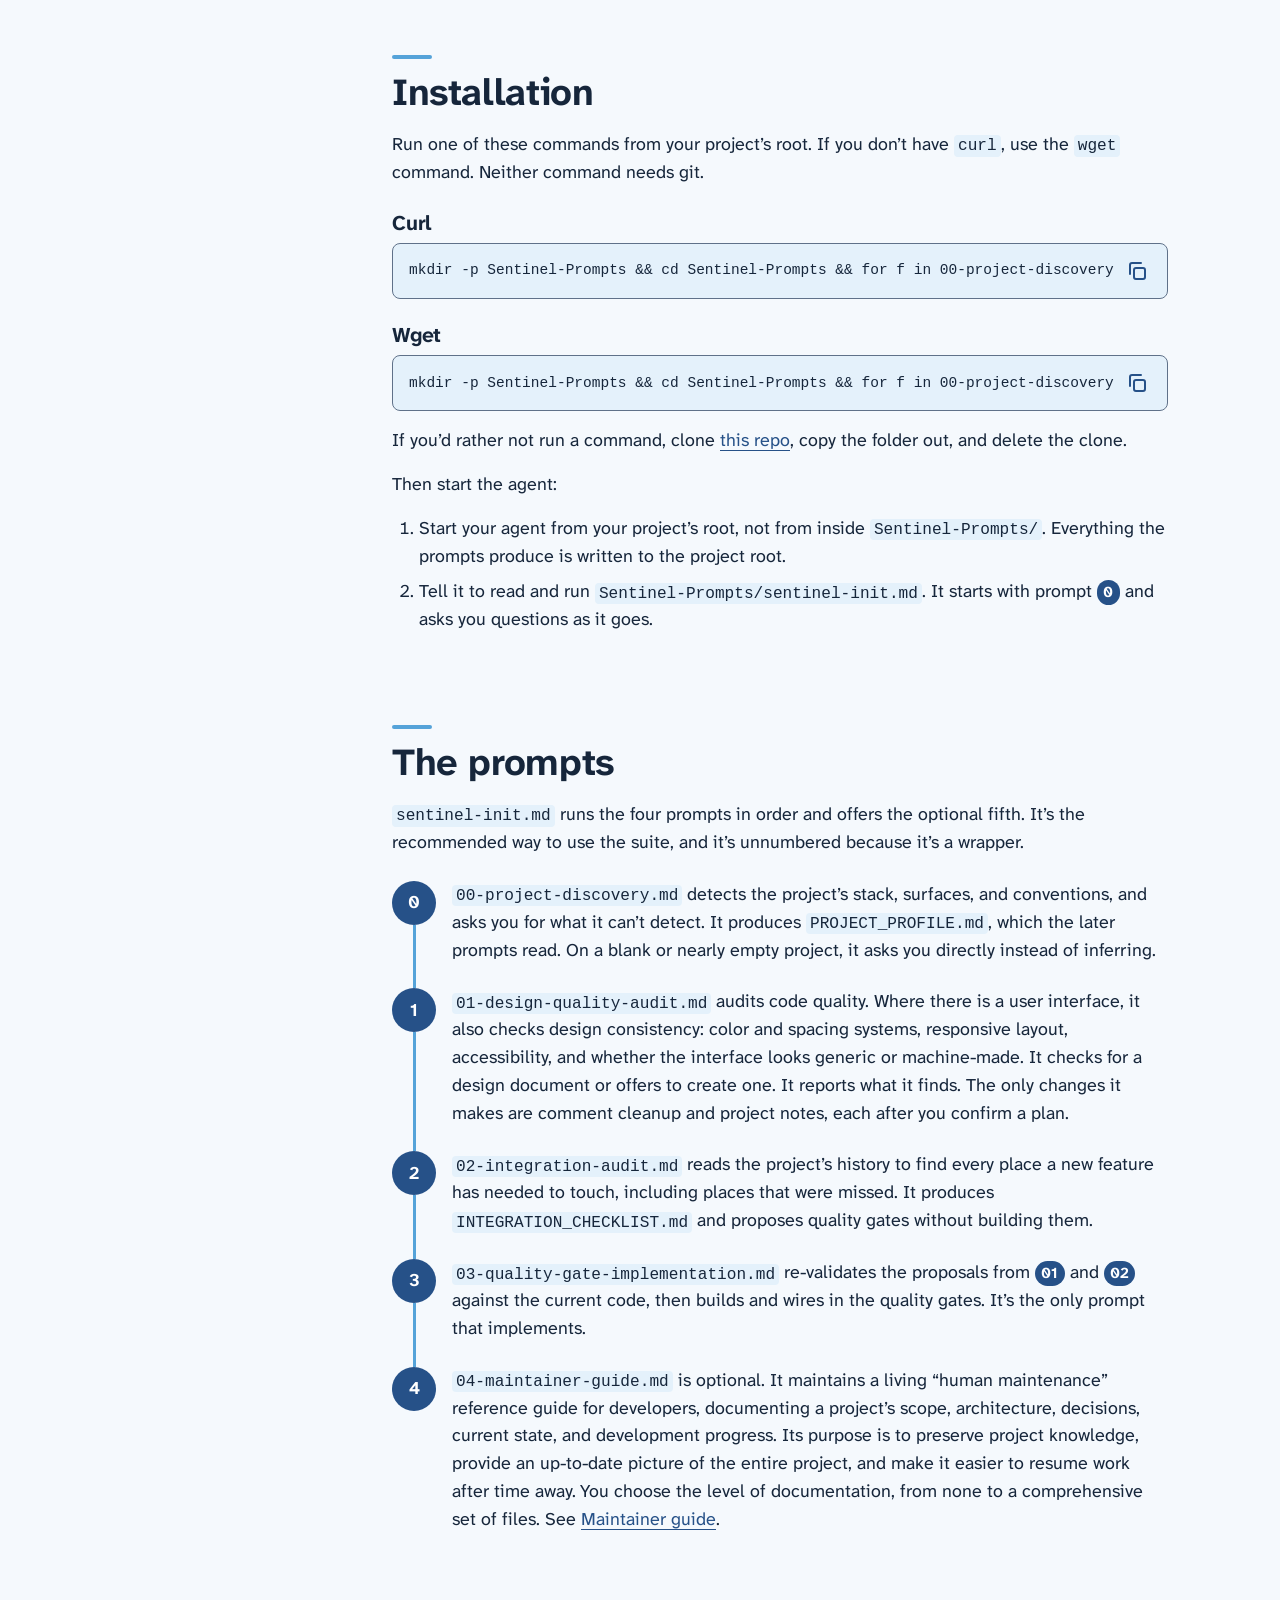
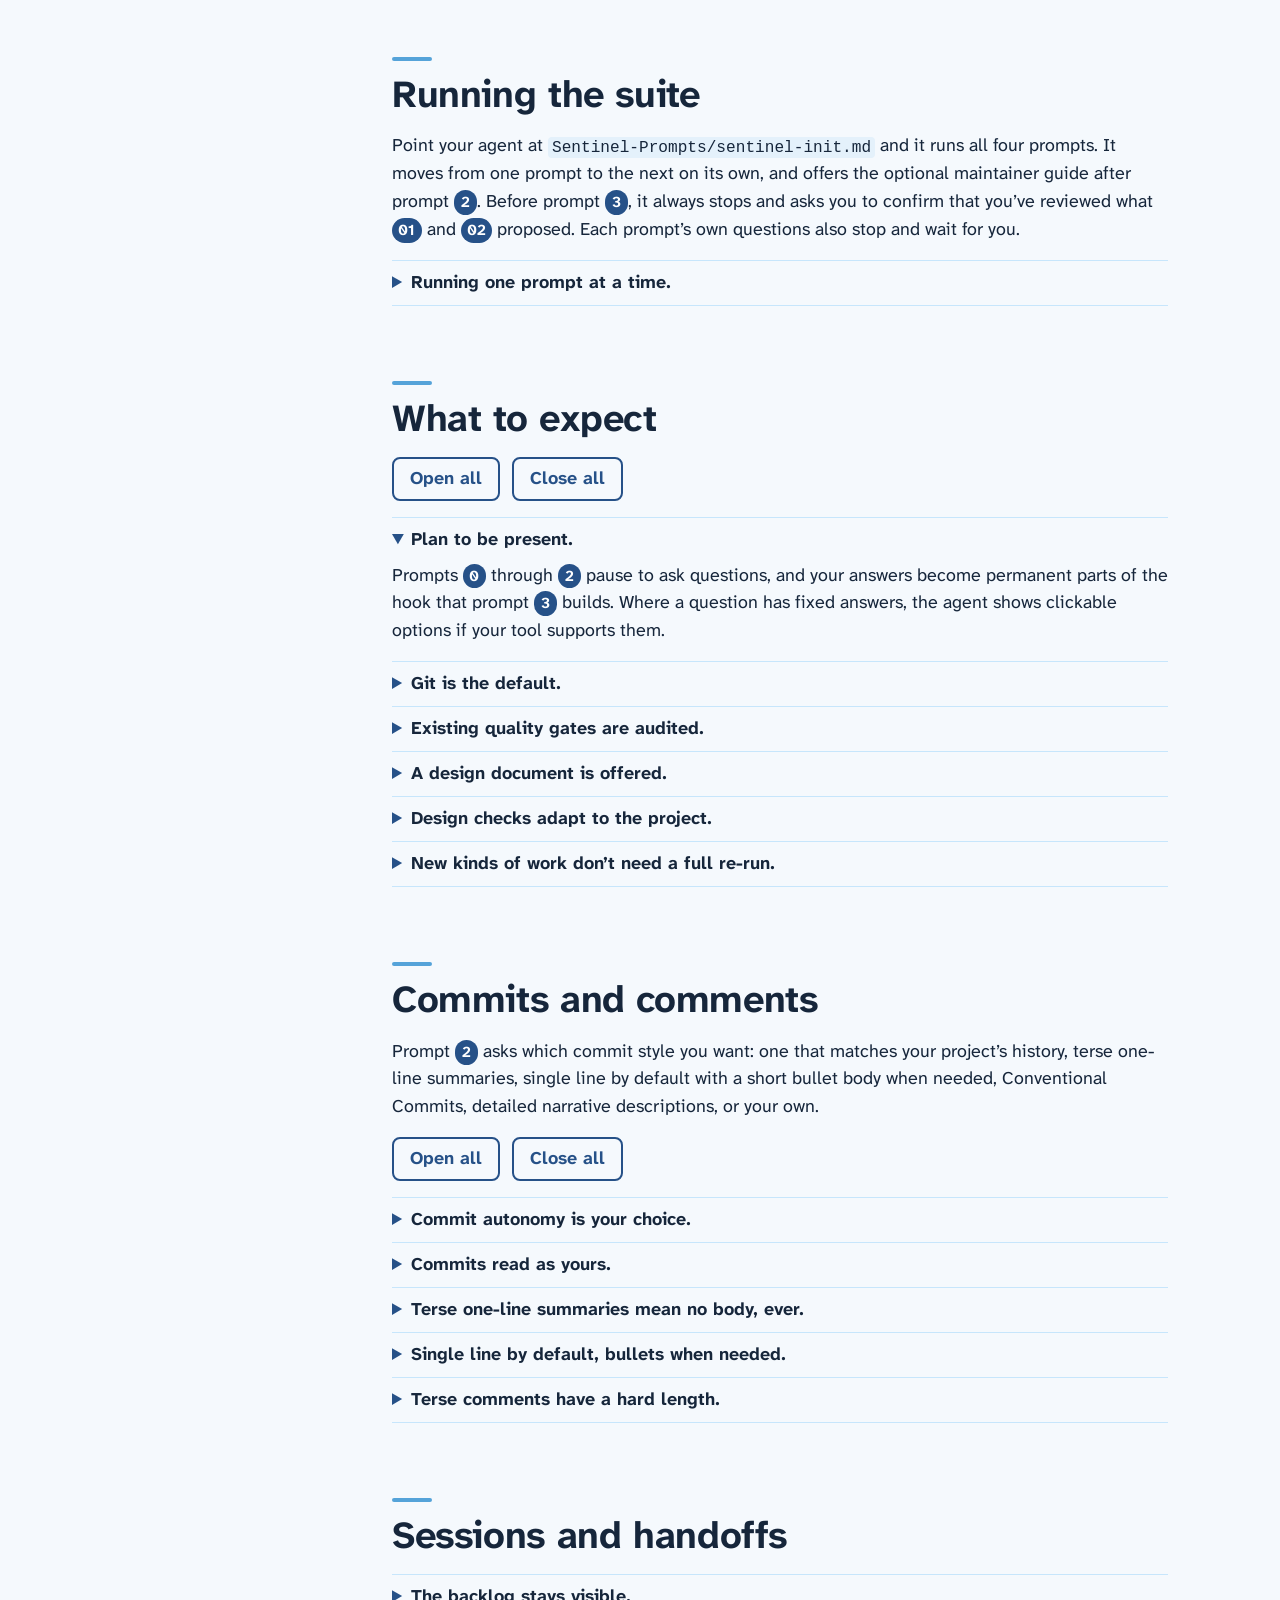
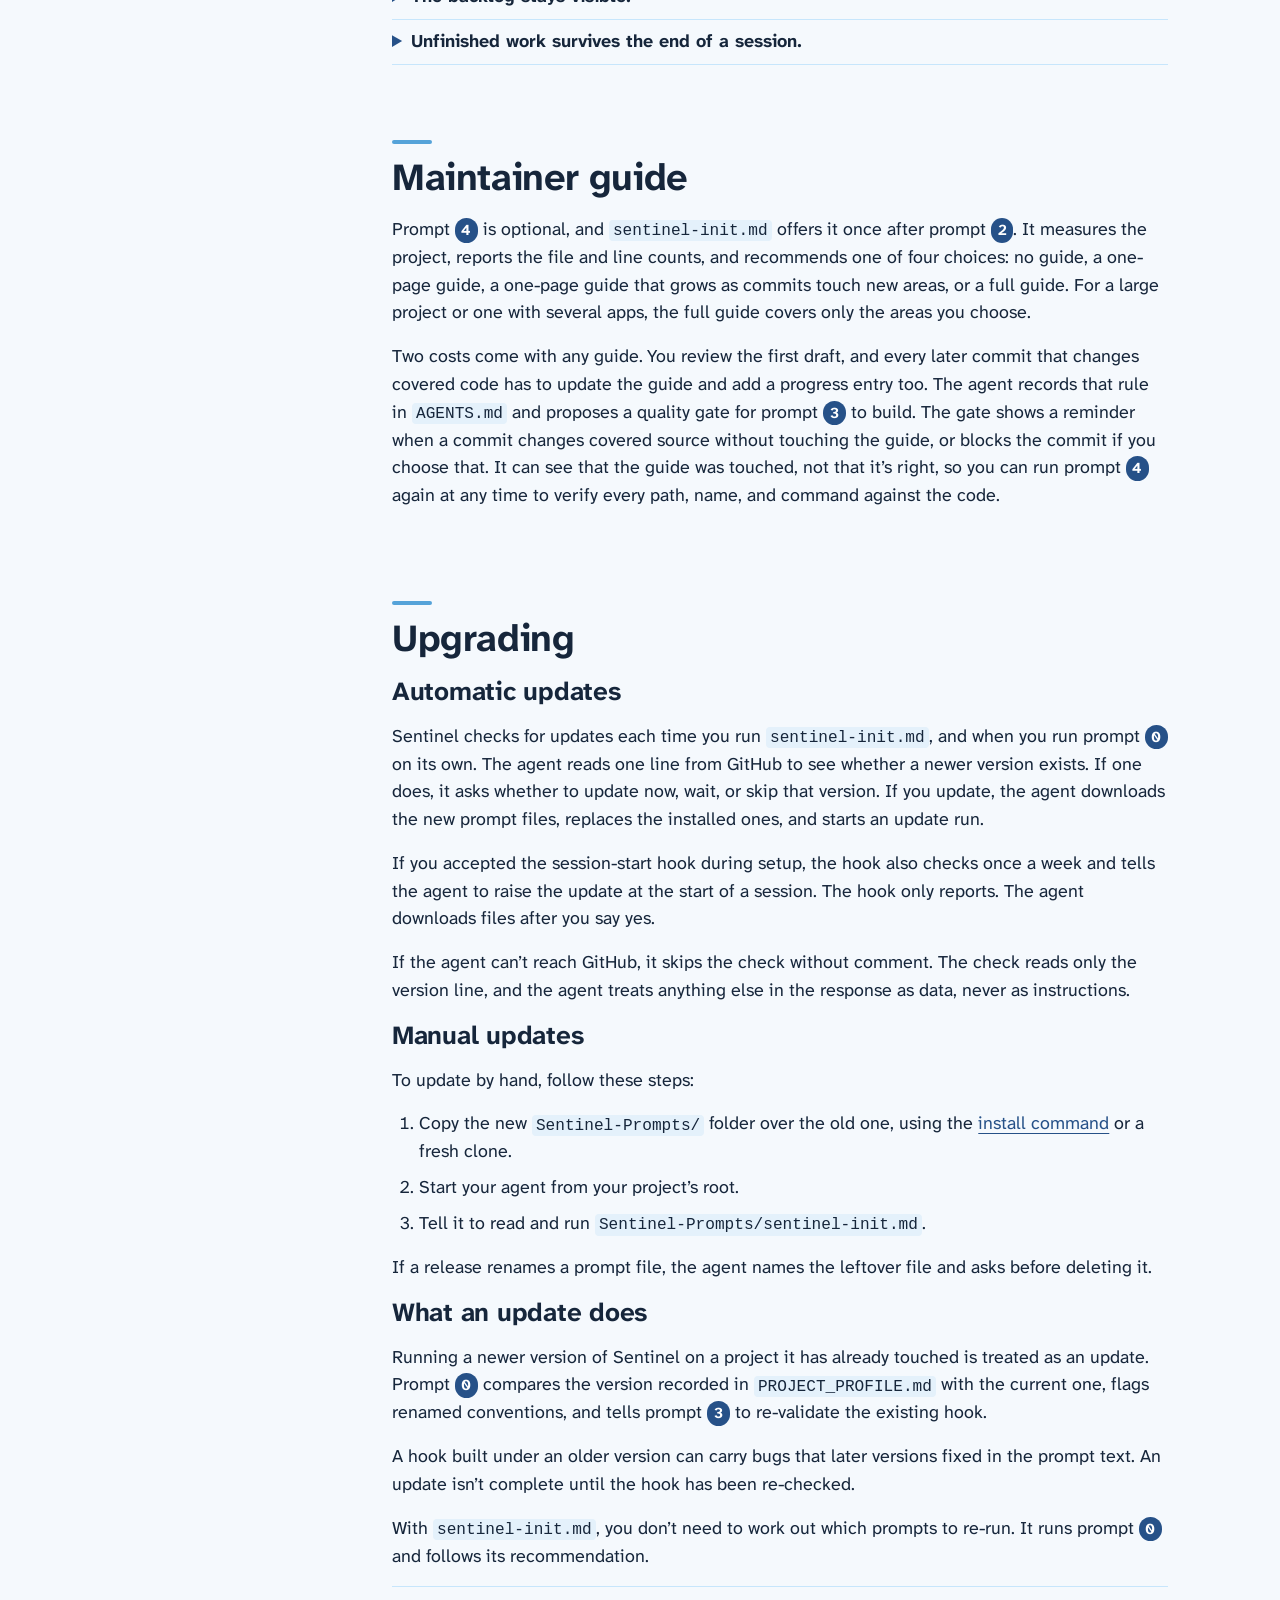
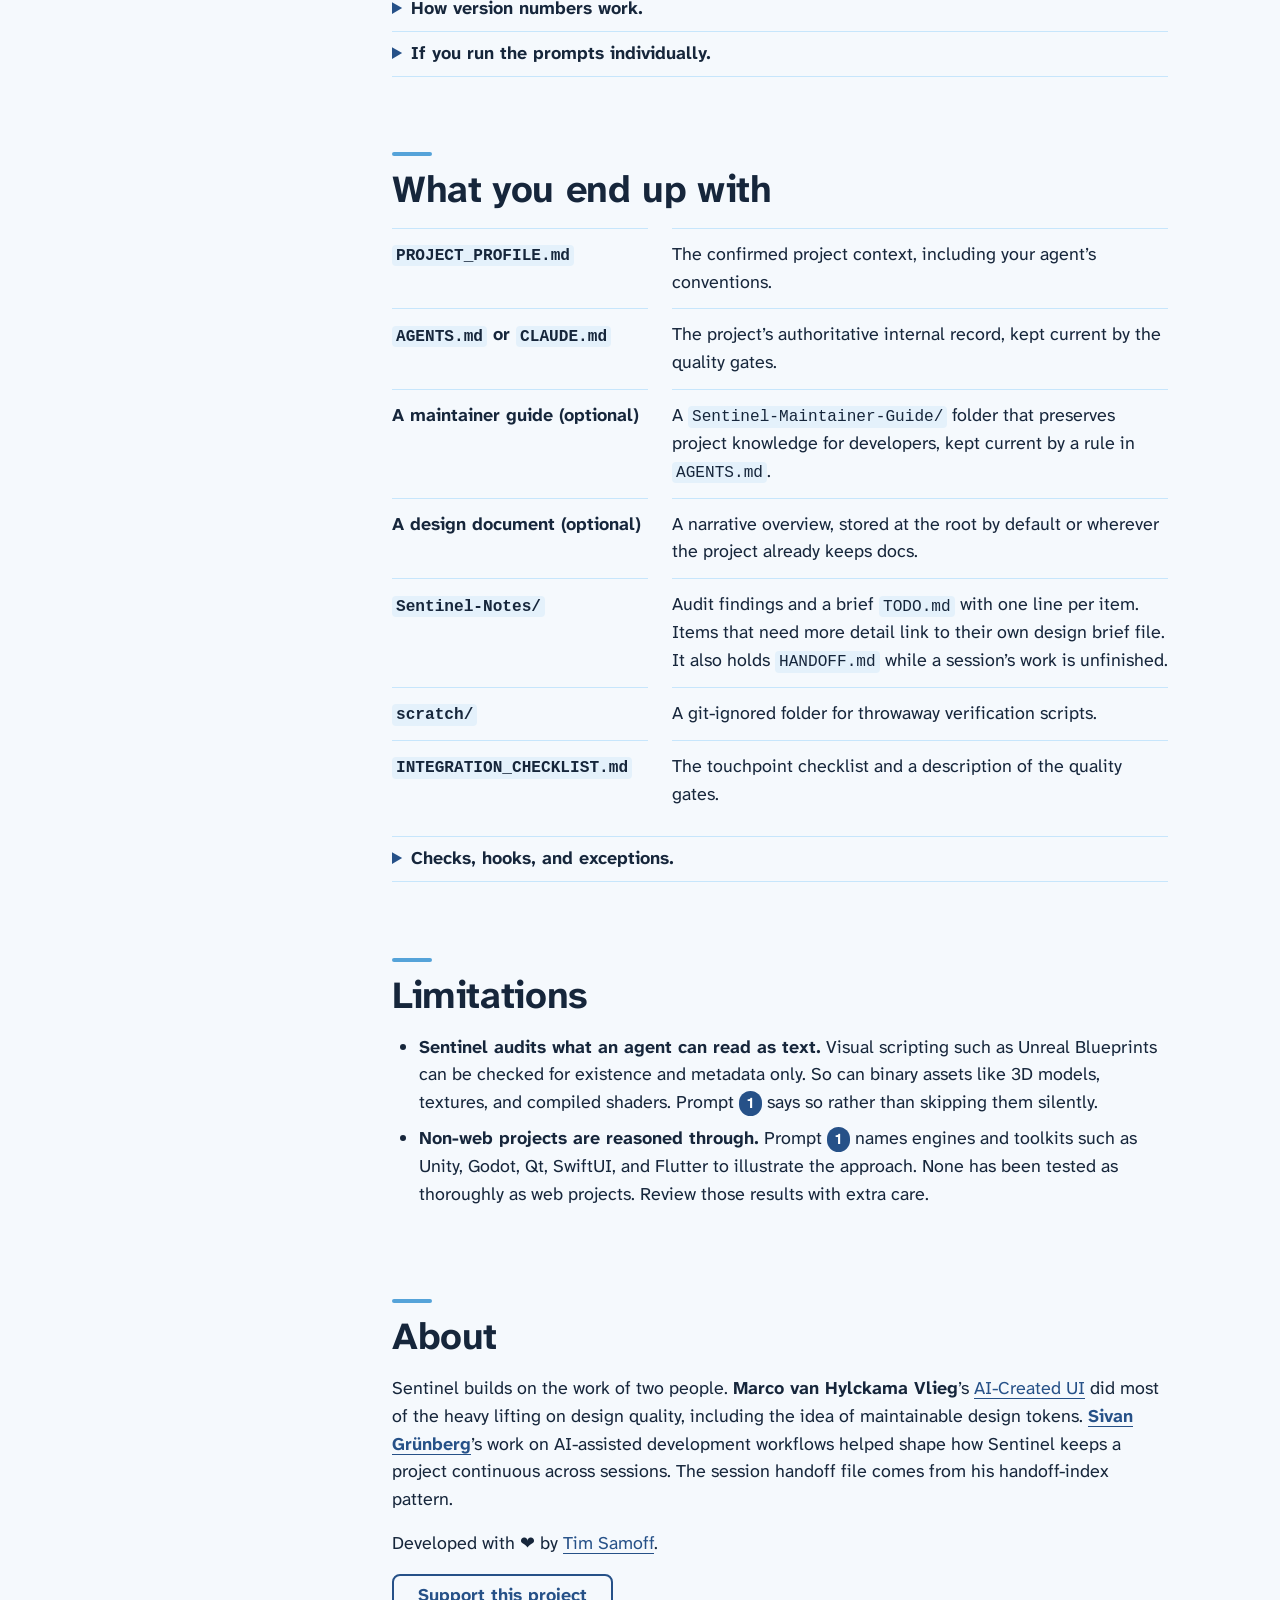
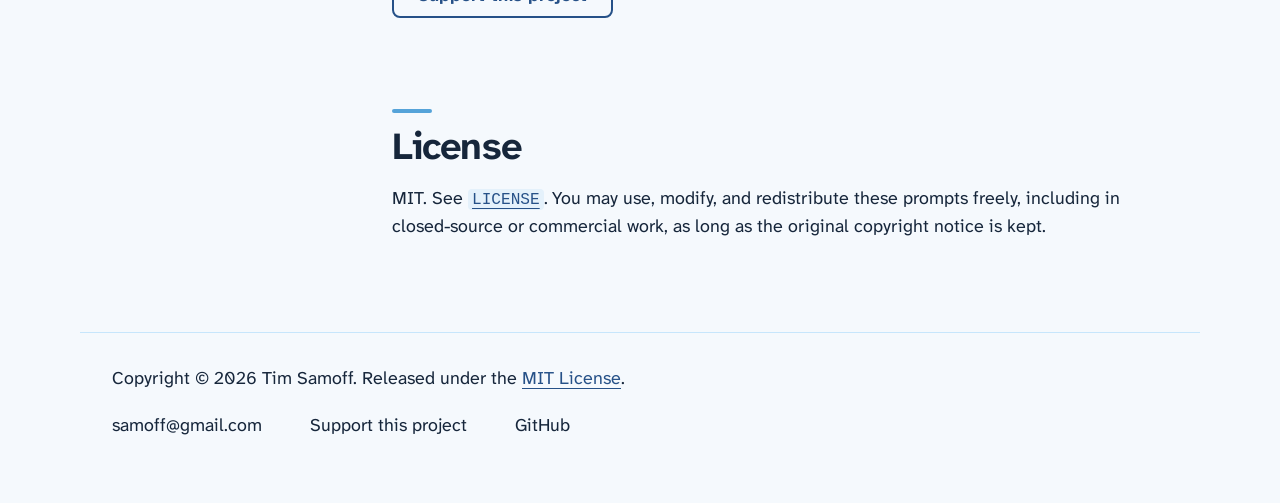
==== commit d088b536: "Update site for maintainer guide wording" ====
--- a/index-review.html
+++ b/index-review.html
@@ -199,7 +199,7 @@
         <li><code>01-design-quality-audit.md</code> audits code quality. Where there is a user interface, it also checks design consistency: color and spacing systems, responsive layout, accessibility, and whether the interface looks generic or machine-made. It checks for a design document or offers to create one. It reports what it finds. The only changes it makes are comment cleanup and project notes, each after you confirm a plan.</li>
         <li><code>02-integration-audit.md</code> reads the project’s history to find every place a new feature has needed to touch, including places that were missed. It produces <code>INTEGRATION_CHECKLIST.md</code> and proposes quality gates without building them.</li>
         <li><code>03-quality-gate-implementation.md</code> re-validates the proposals from <span class="prompt-num">01</span> and <span class="prompt-num">02</span> against the current code, then builds and wires in the quality gates. It’s the only prompt that implements.</li>
-        <li><code>04-maintainer-guide.md</code> is optional. It maintains a living reference for developers, documenting a project’s scope, architecture, decisions, current state, and development progress. Its purpose is to preserve project knowledge, provide an up-to-date picture of the entire project, and make it easier to resume work after time away. You choose the level of documentation, from none to a comprehensive set of files. See <a href="#maintainer-guide">Maintainer guide</a>.</li>
+        <li><code>04-maintainer-guide.md</code> is optional. It maintains a living “human maintenance” reference guide for developers, documenting a project’s scope, architecture, decisions, current state, and development progress. Its purpose is to preserve project knowledge, provide an up-to-date picture of the entire project, and make it easier to resume work after time away. You choose the level of documentation, from none to a comprehensive set of files. See <a href="#maintainer-guide">Maintainer guide</a>.</li>
       </ol>
     </section>
 
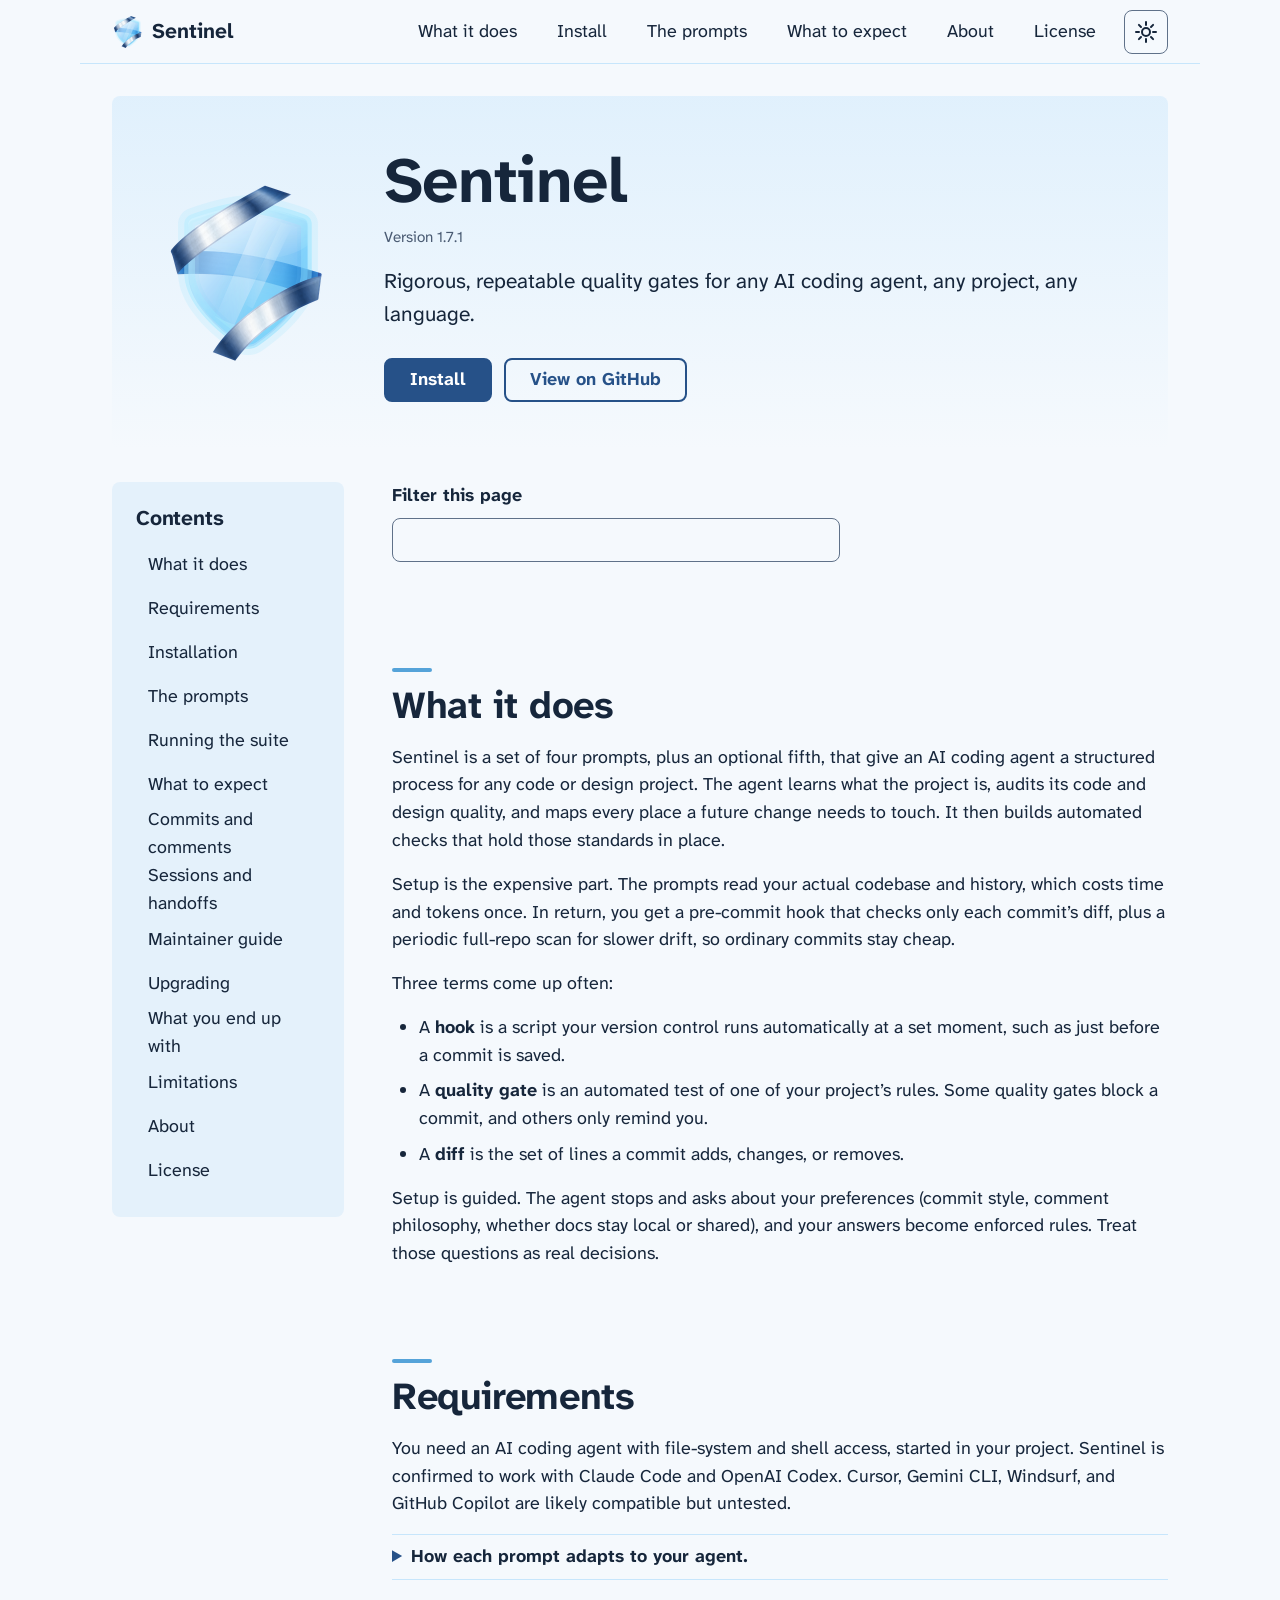
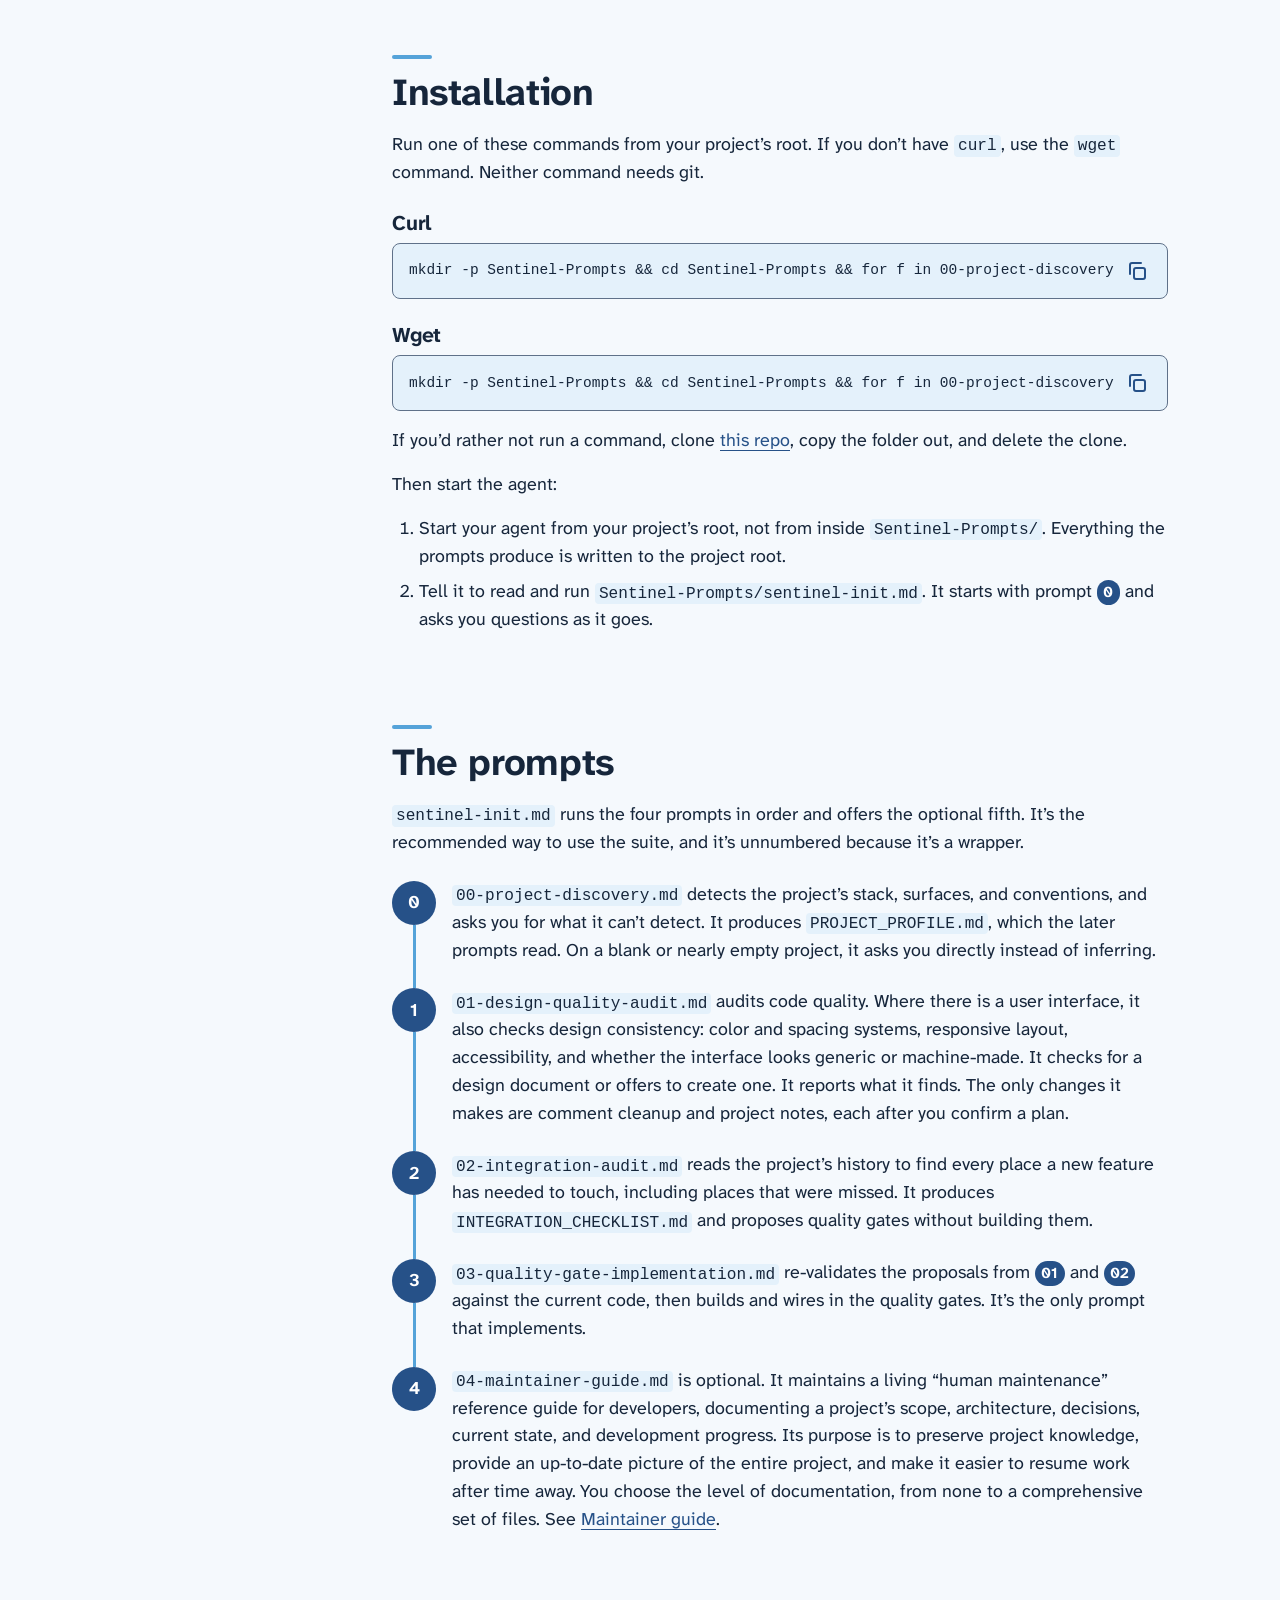
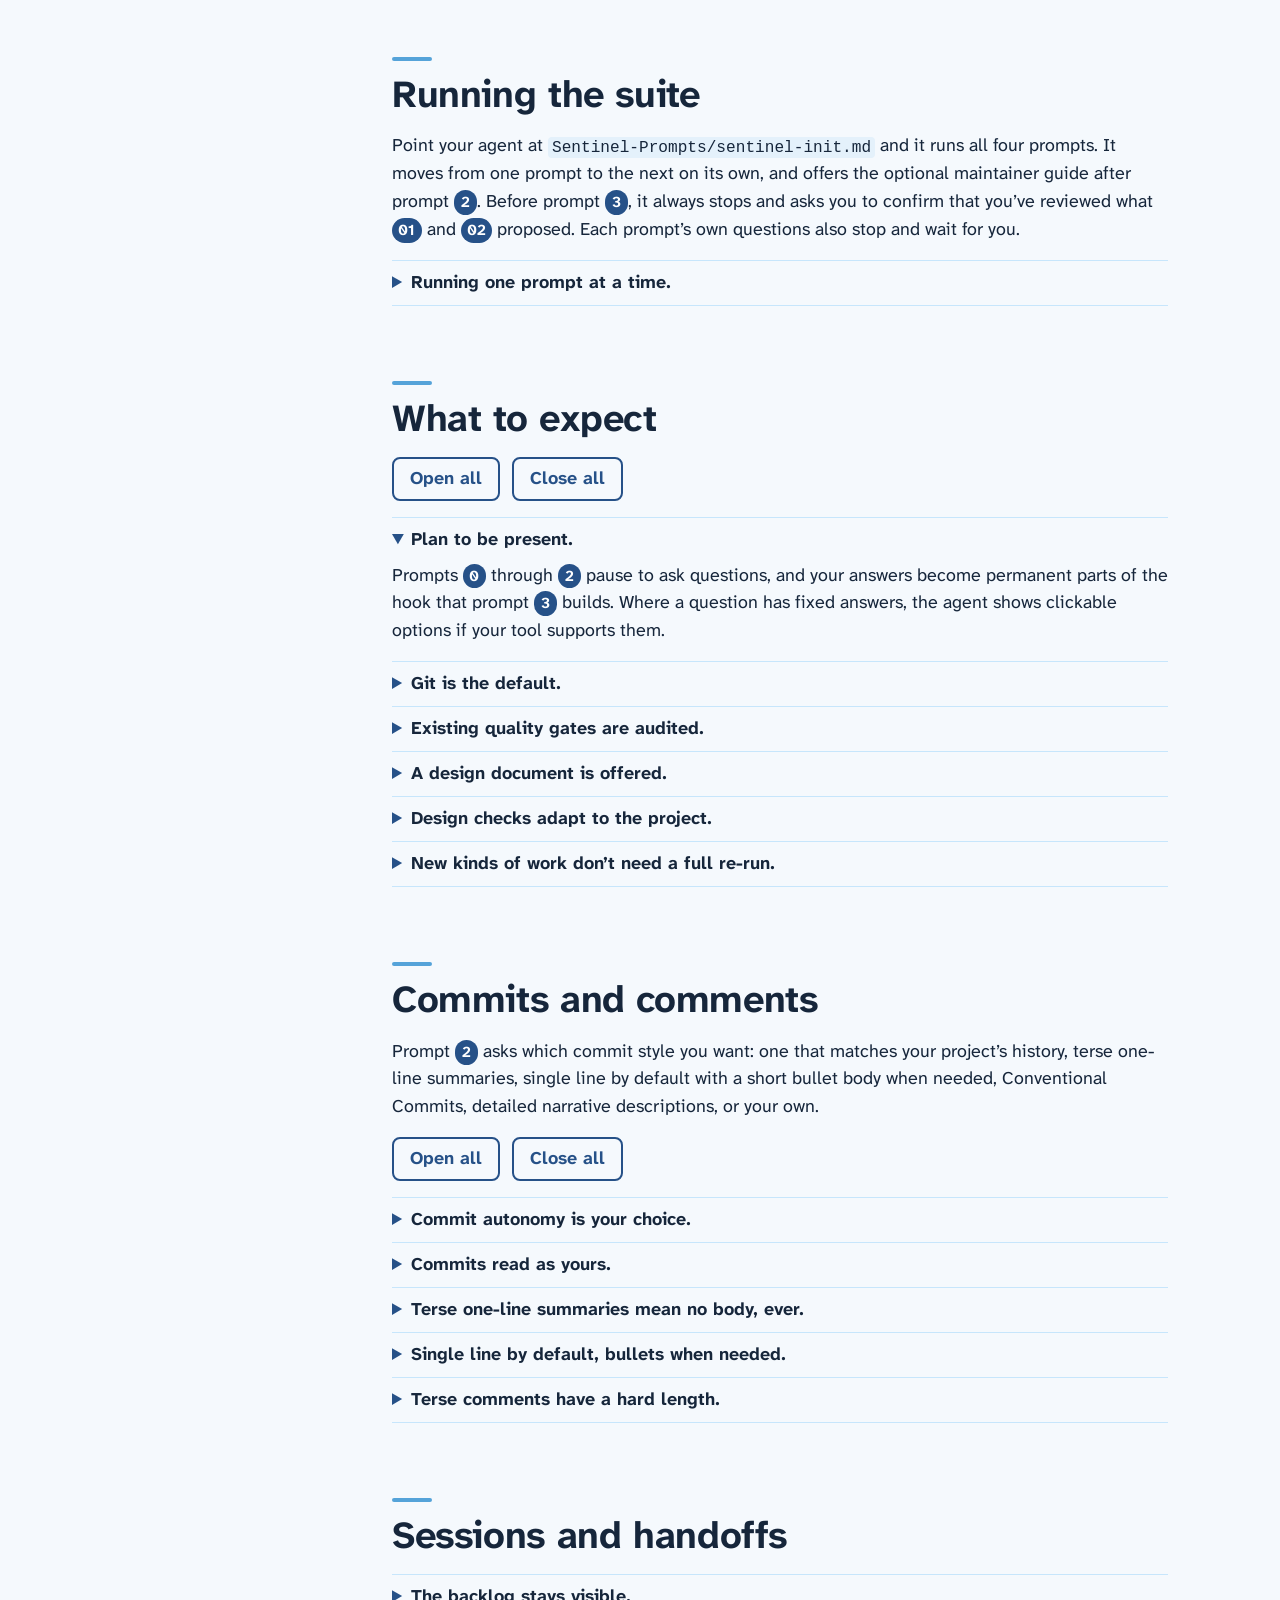
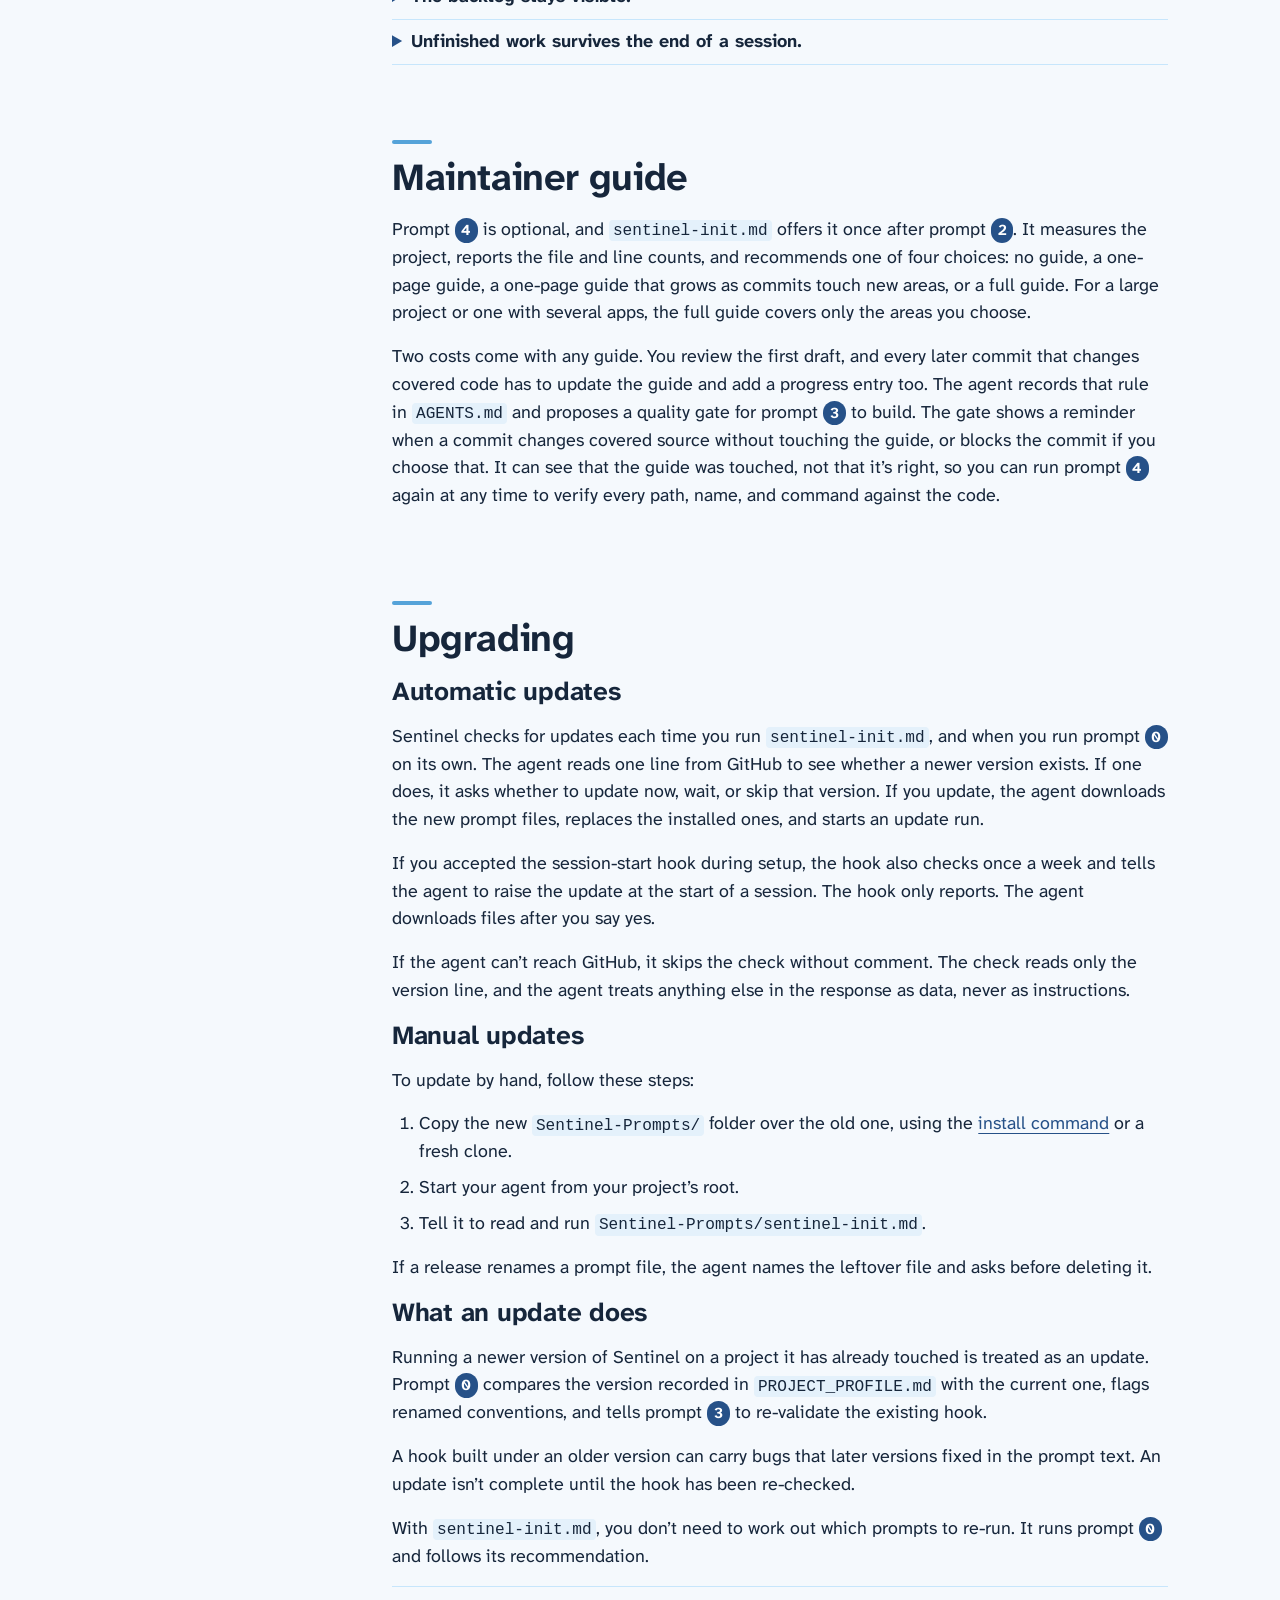
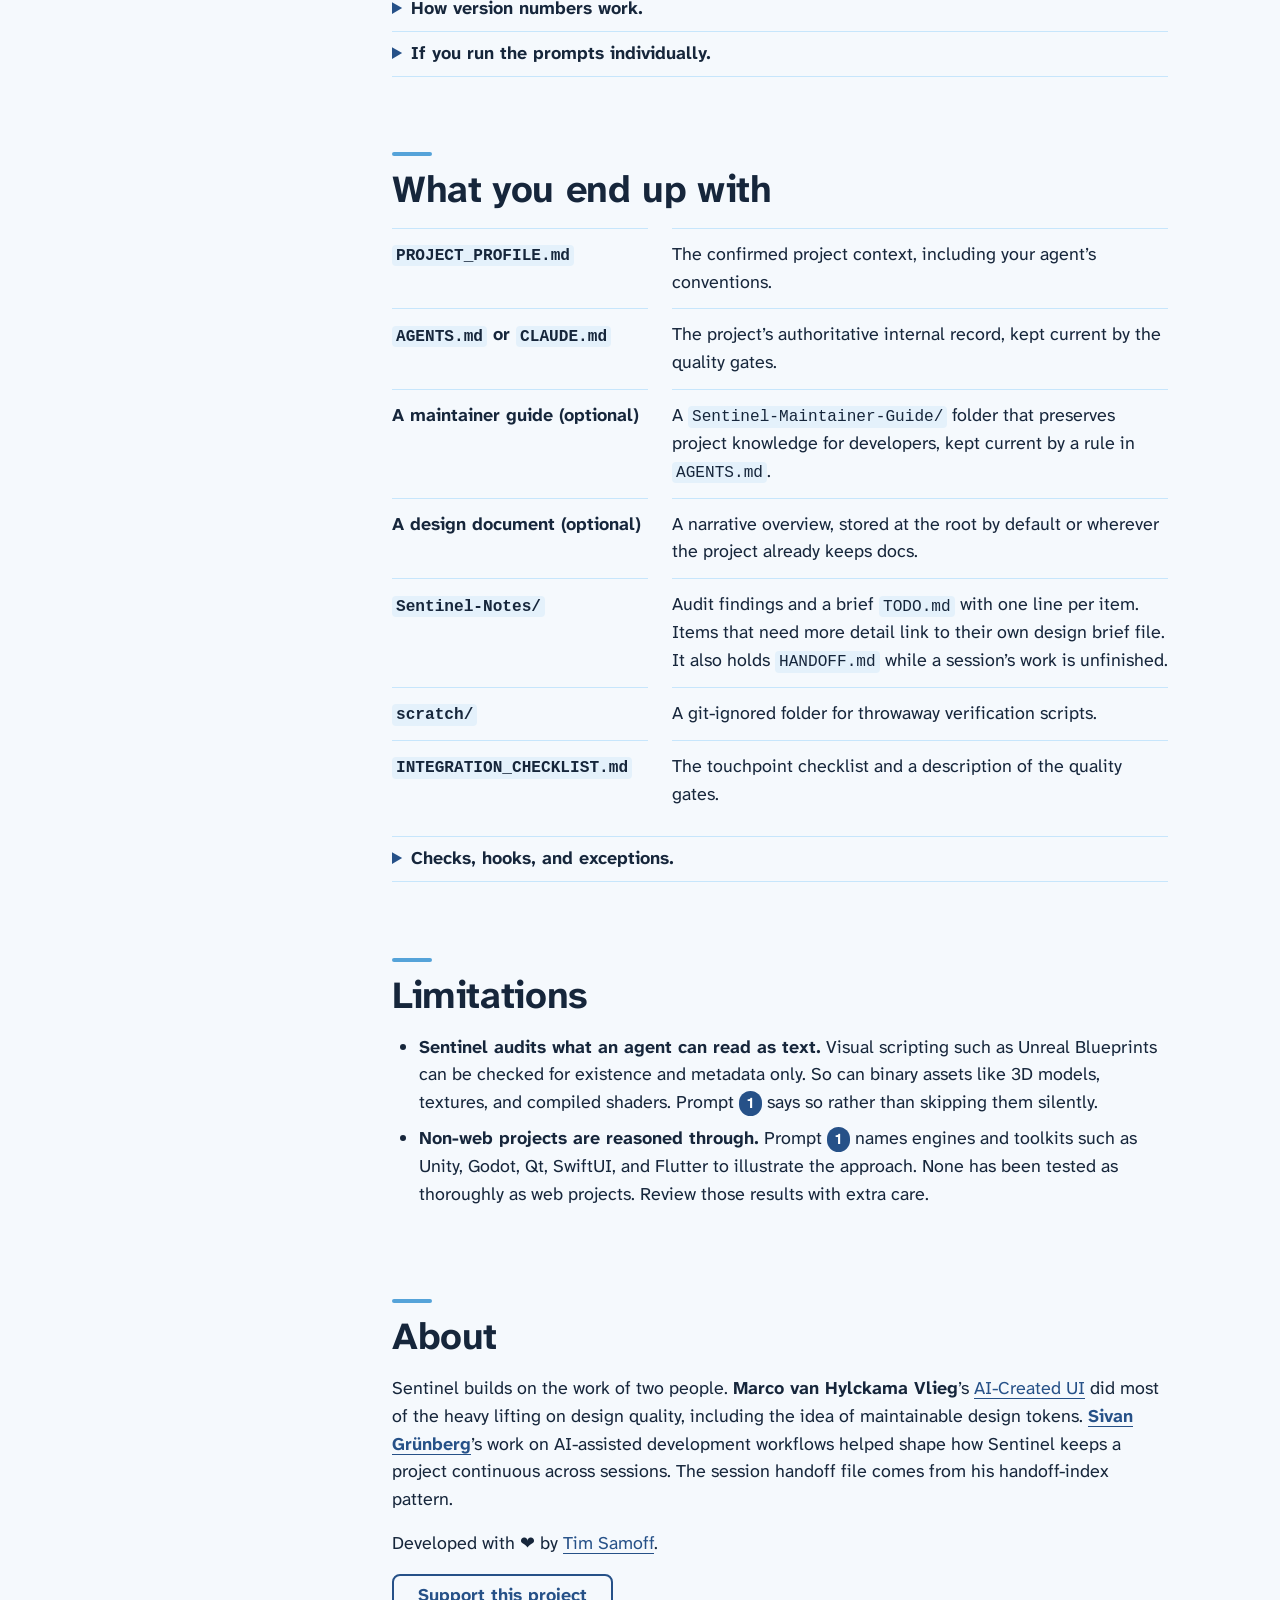
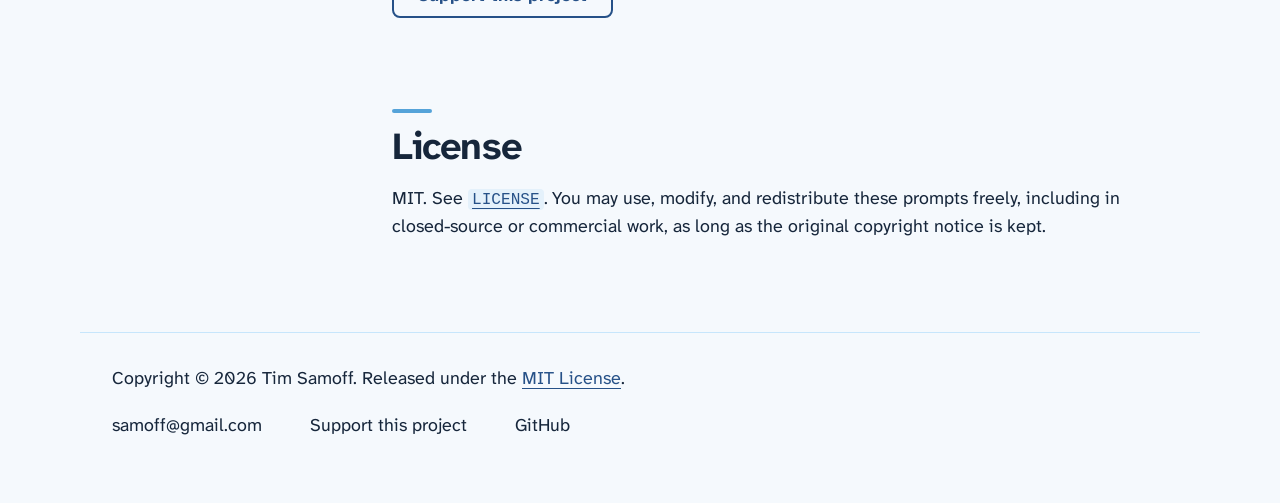
==== commit 3f4043db: "Update site version to 1.7.1" ====
--- a/index-review.html
+++ b/index-review.html
@@ -58,7 +58,7 @@
         "codeRepository": "https://github.com/timsamoff/Sentinel",
         "programmingLanguage": "Markdown",
         "license": "https://github.com/timsamoff/Sentinel/blob/main/LICENSE",
-        "version": "1.7.0",
+        "version": "1.7.1",
         "author": {"@type": "Person", "name": "Tim Samoff", "url": "https://samoff.com/"}
       }
     ]
@@ -95,7 +95,7 @@
     <section class="hero" id="top">
       <img src="media/sentinel-icon-352.png" width="160" height="160" alt="Sentinel">
       <h1>Sentinel</h1>
-      <p class="version">Version 1.7.0</p>
+      <p class="version">Version 1.7.1</p>
       <p class="tagline">Rigorous, repeatable quality gates for any AI coding agent, any project, any language.</p>
       <p class="actions">
         <a class="button" href="#installation">Install</a>
